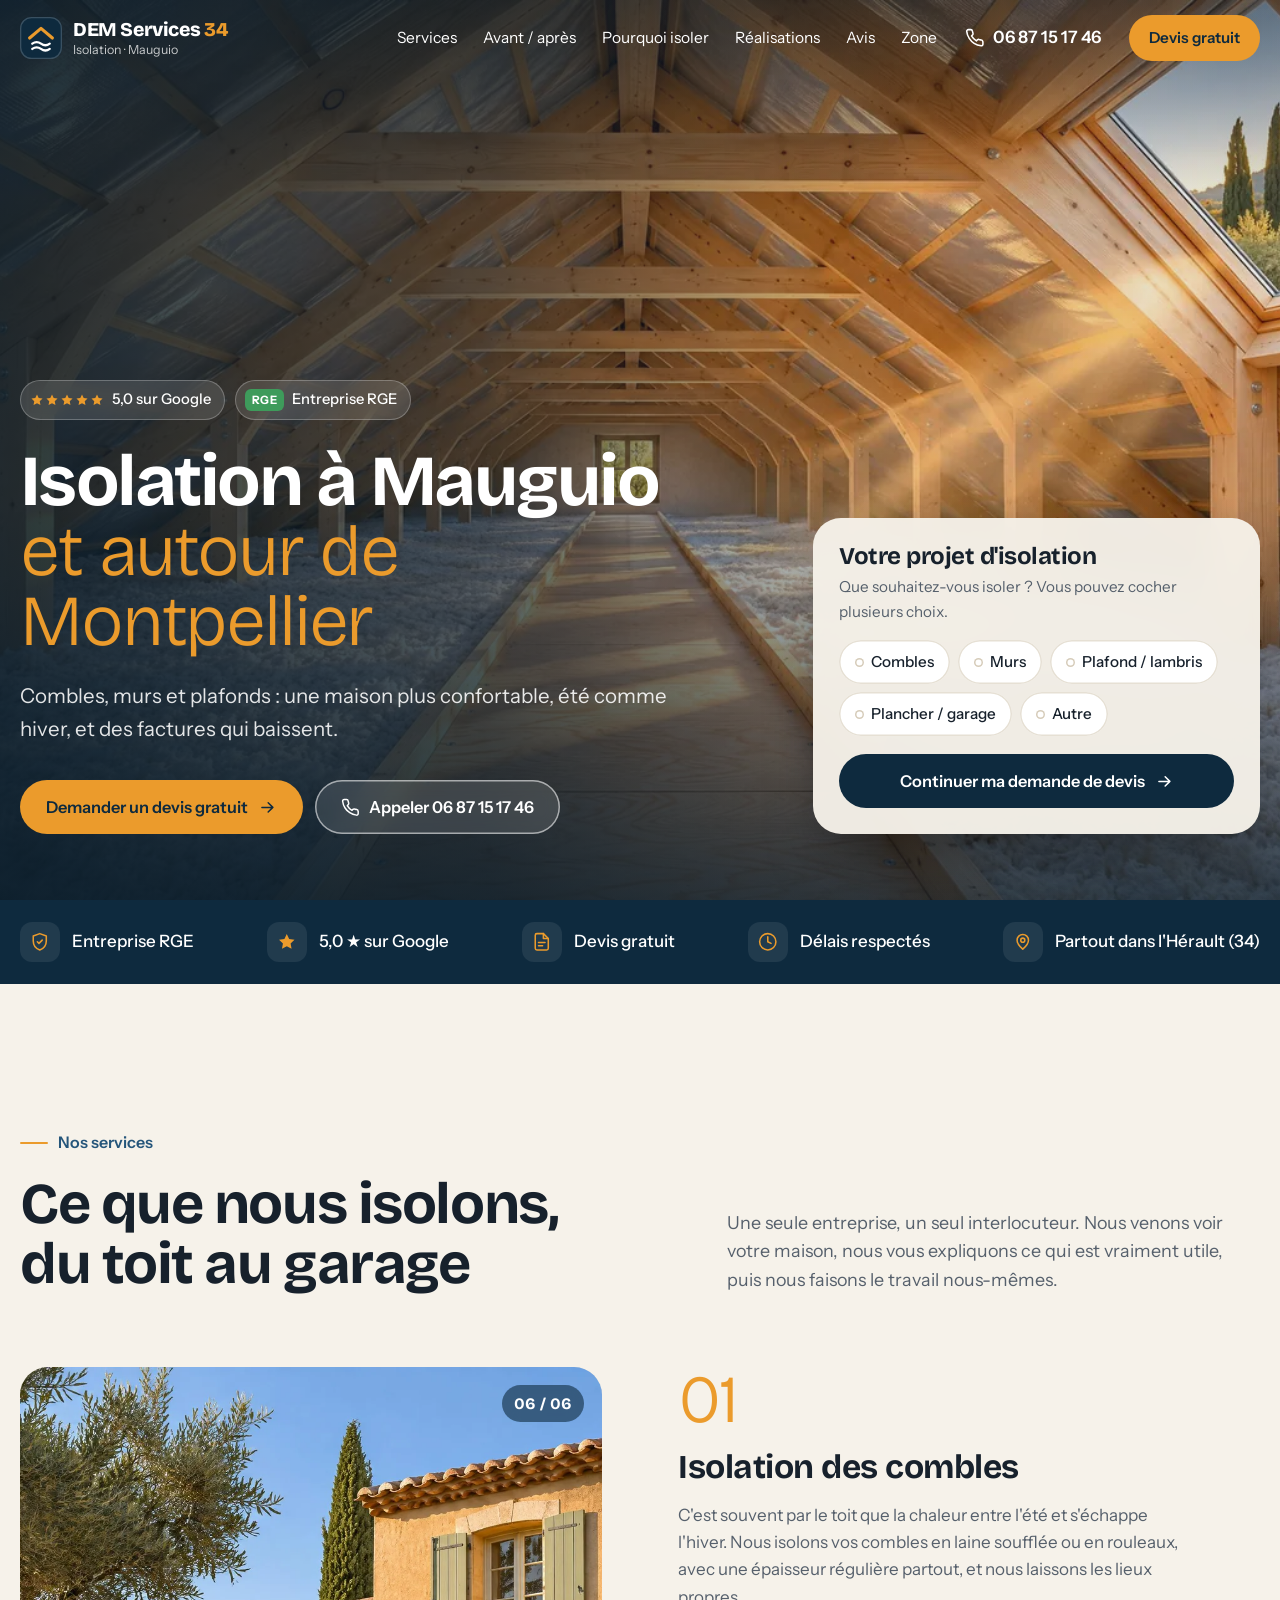
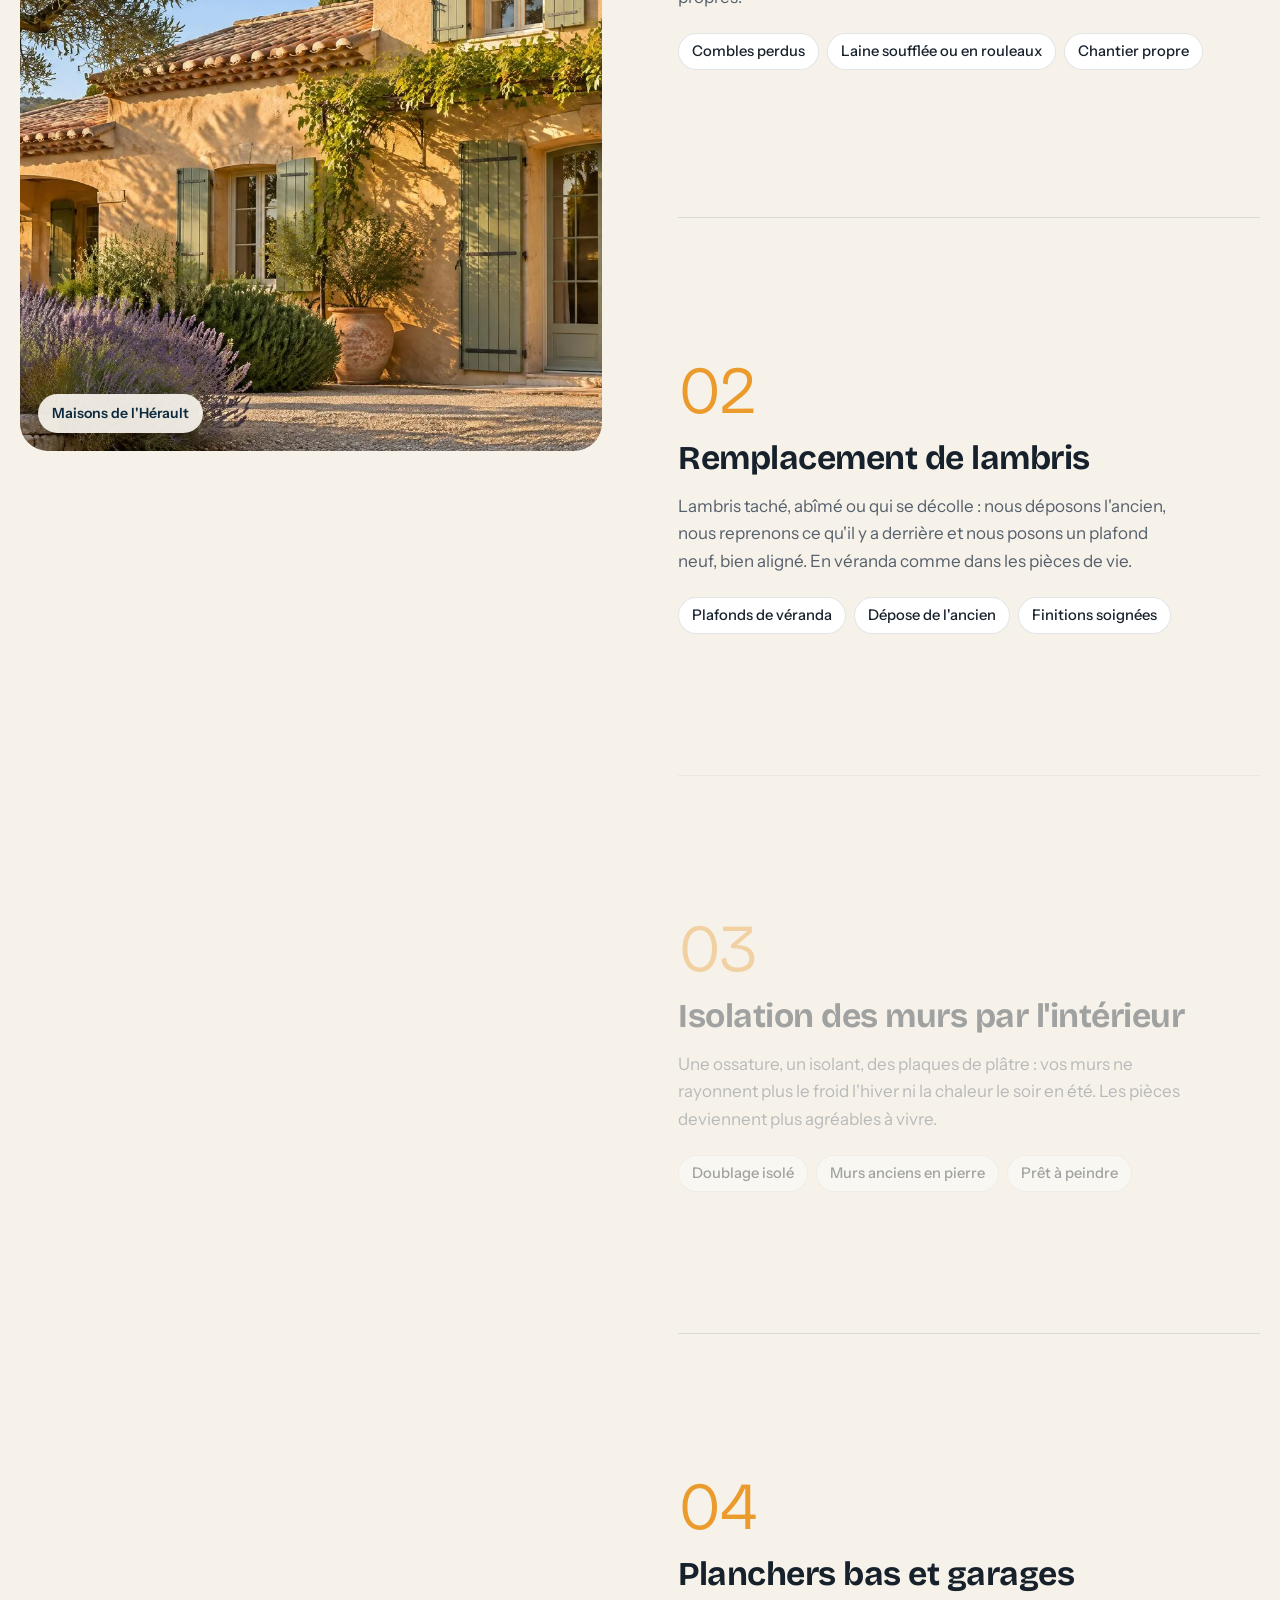
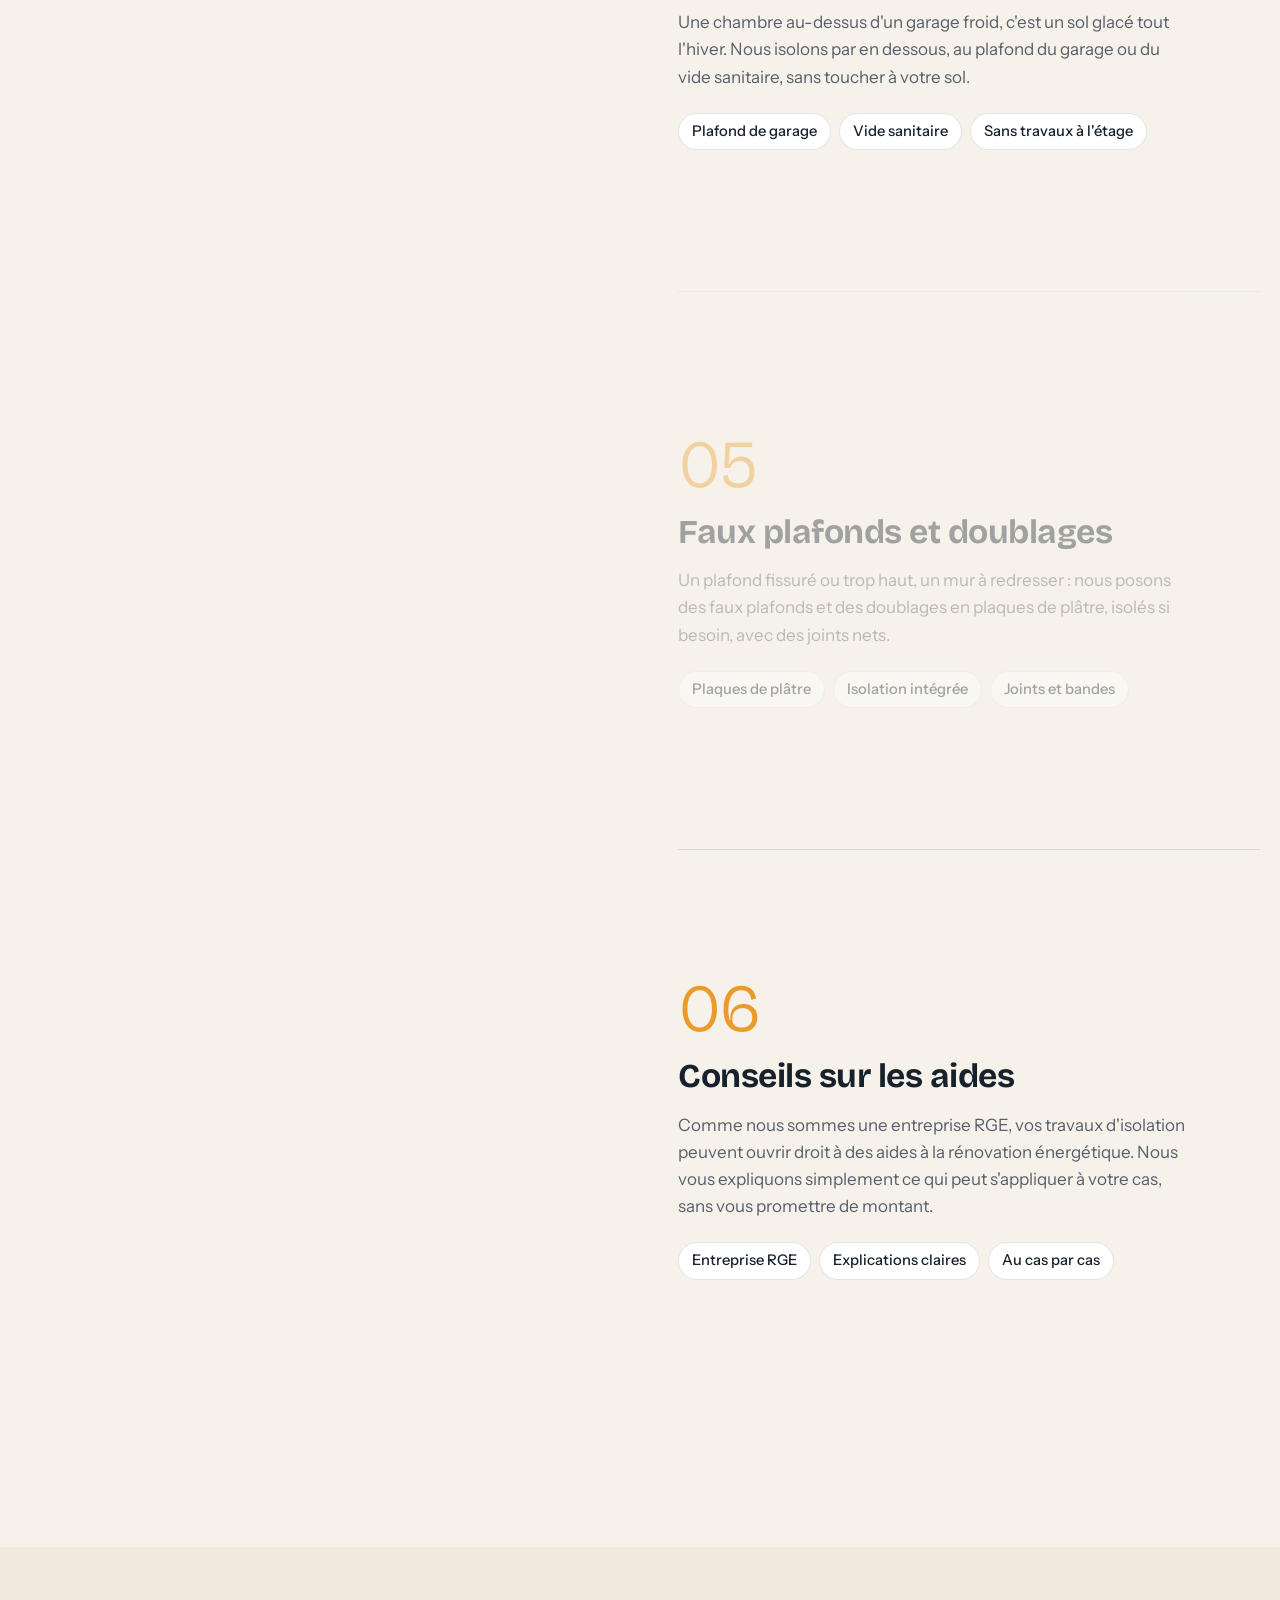
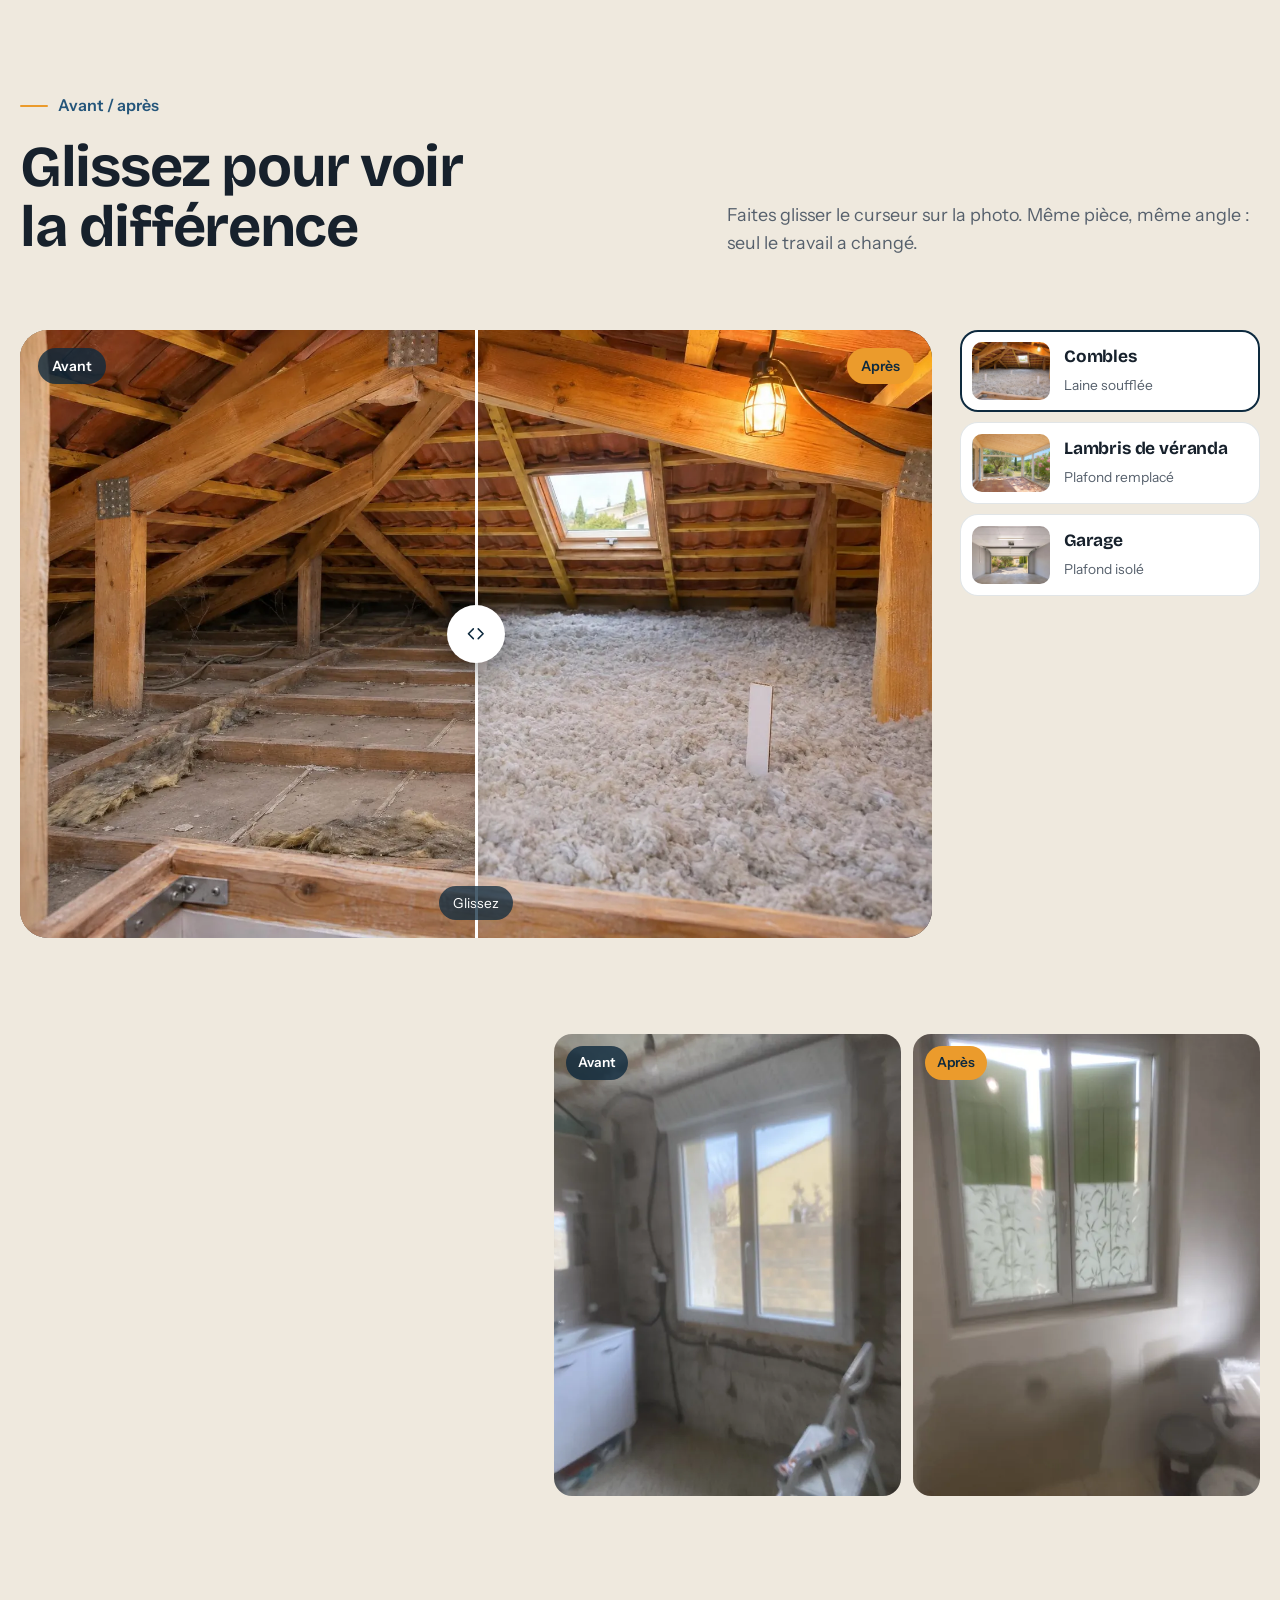
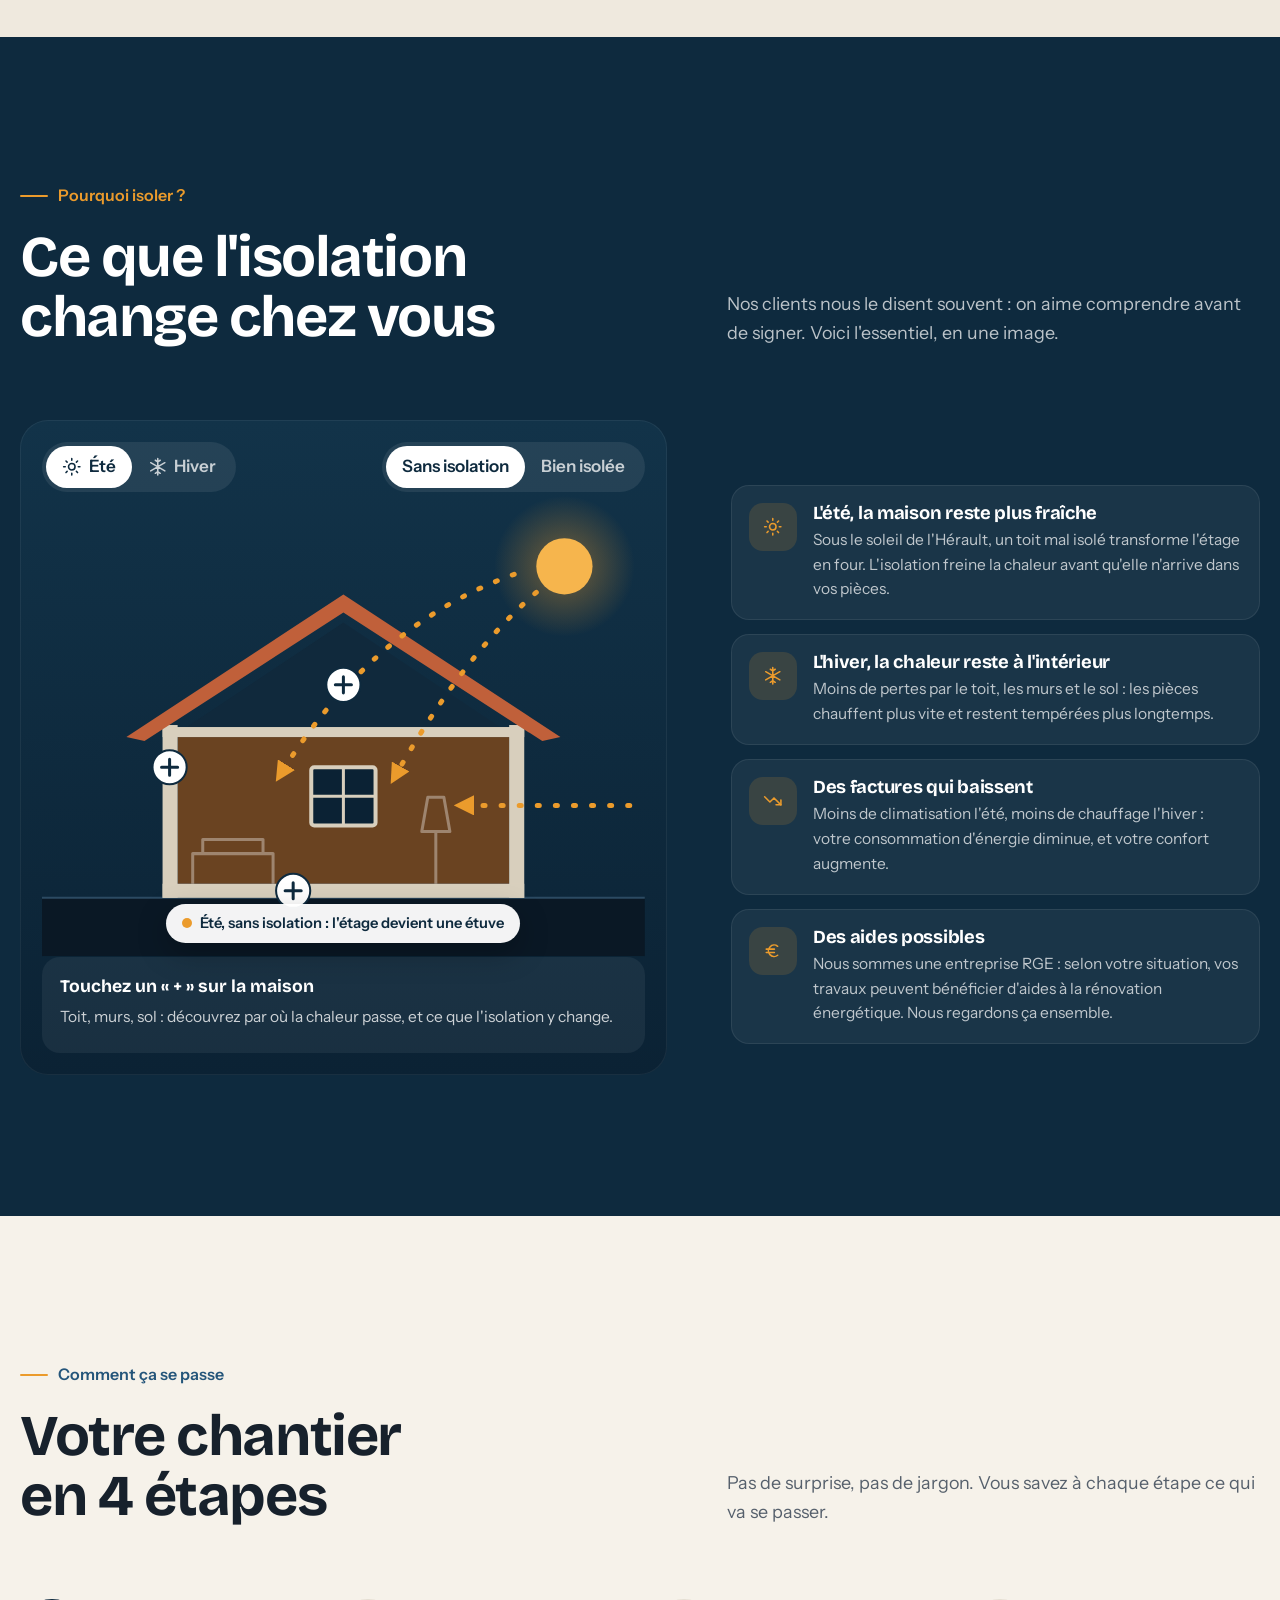
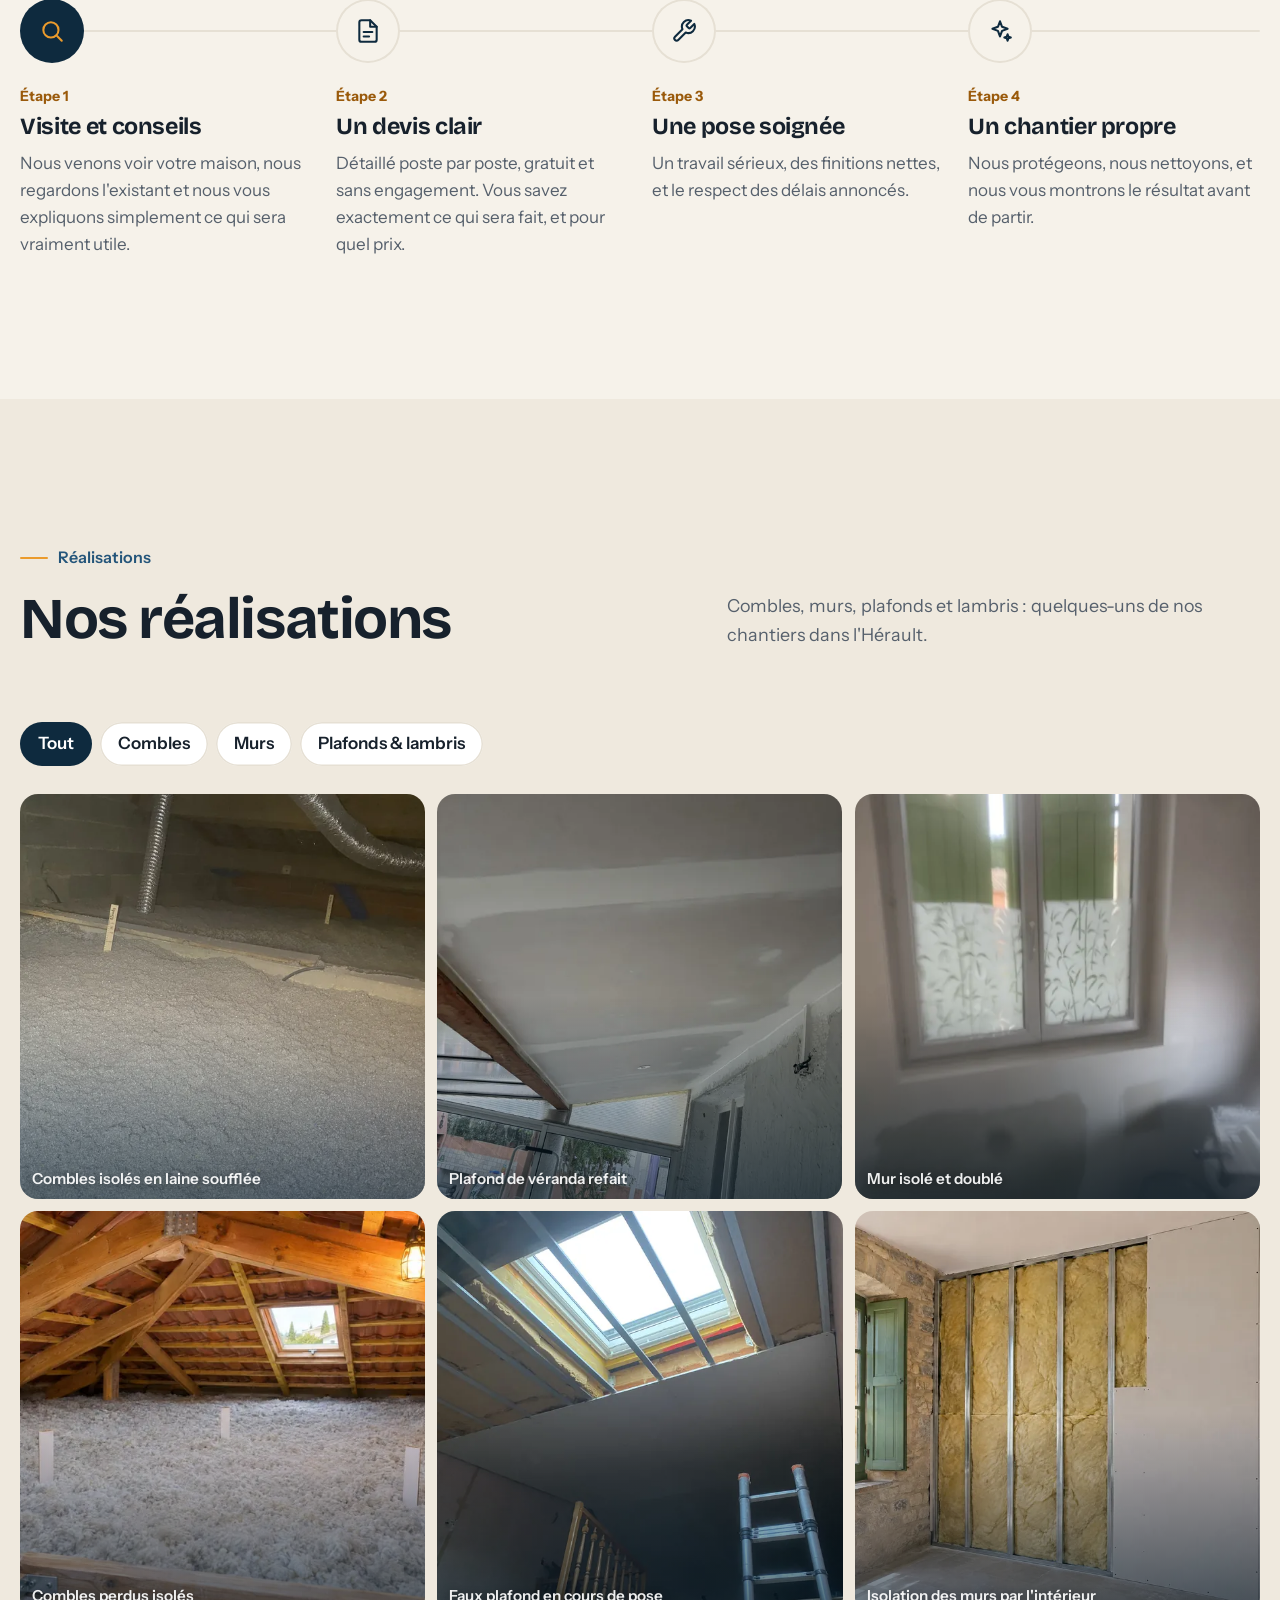
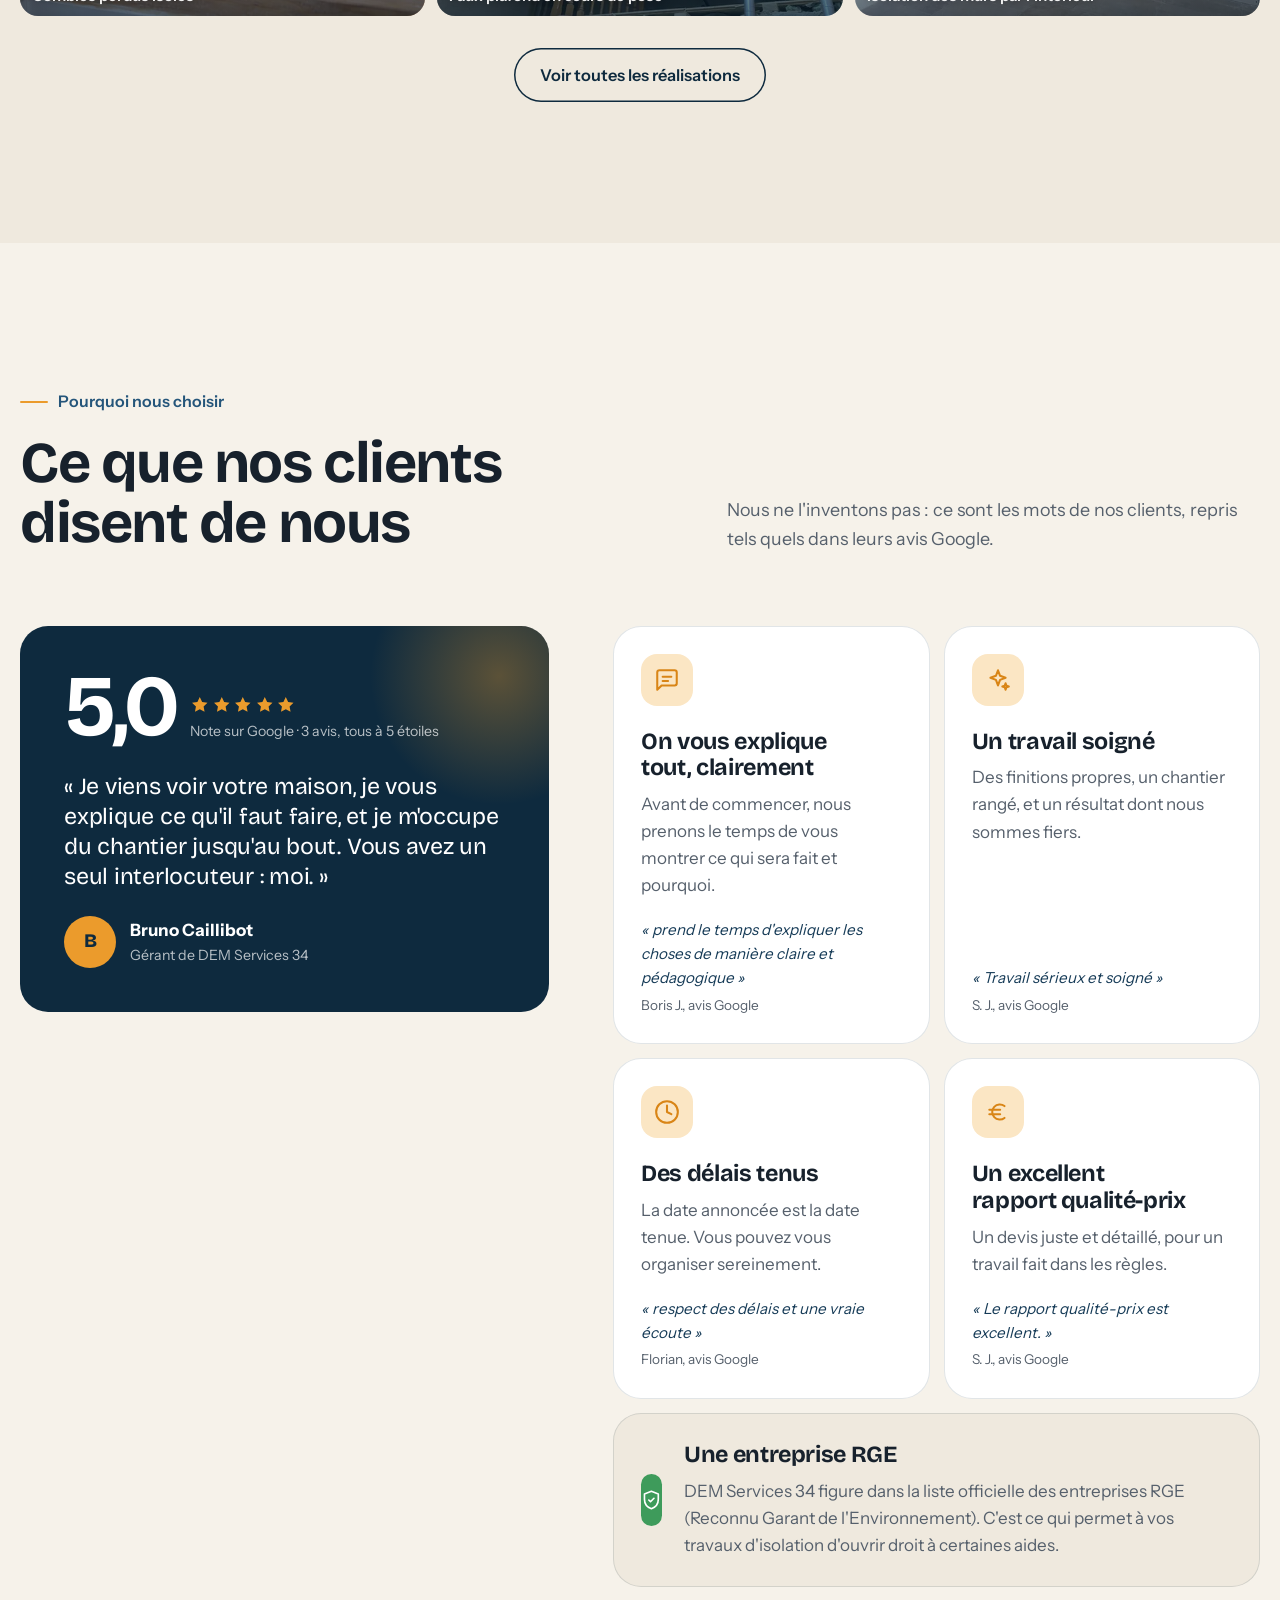
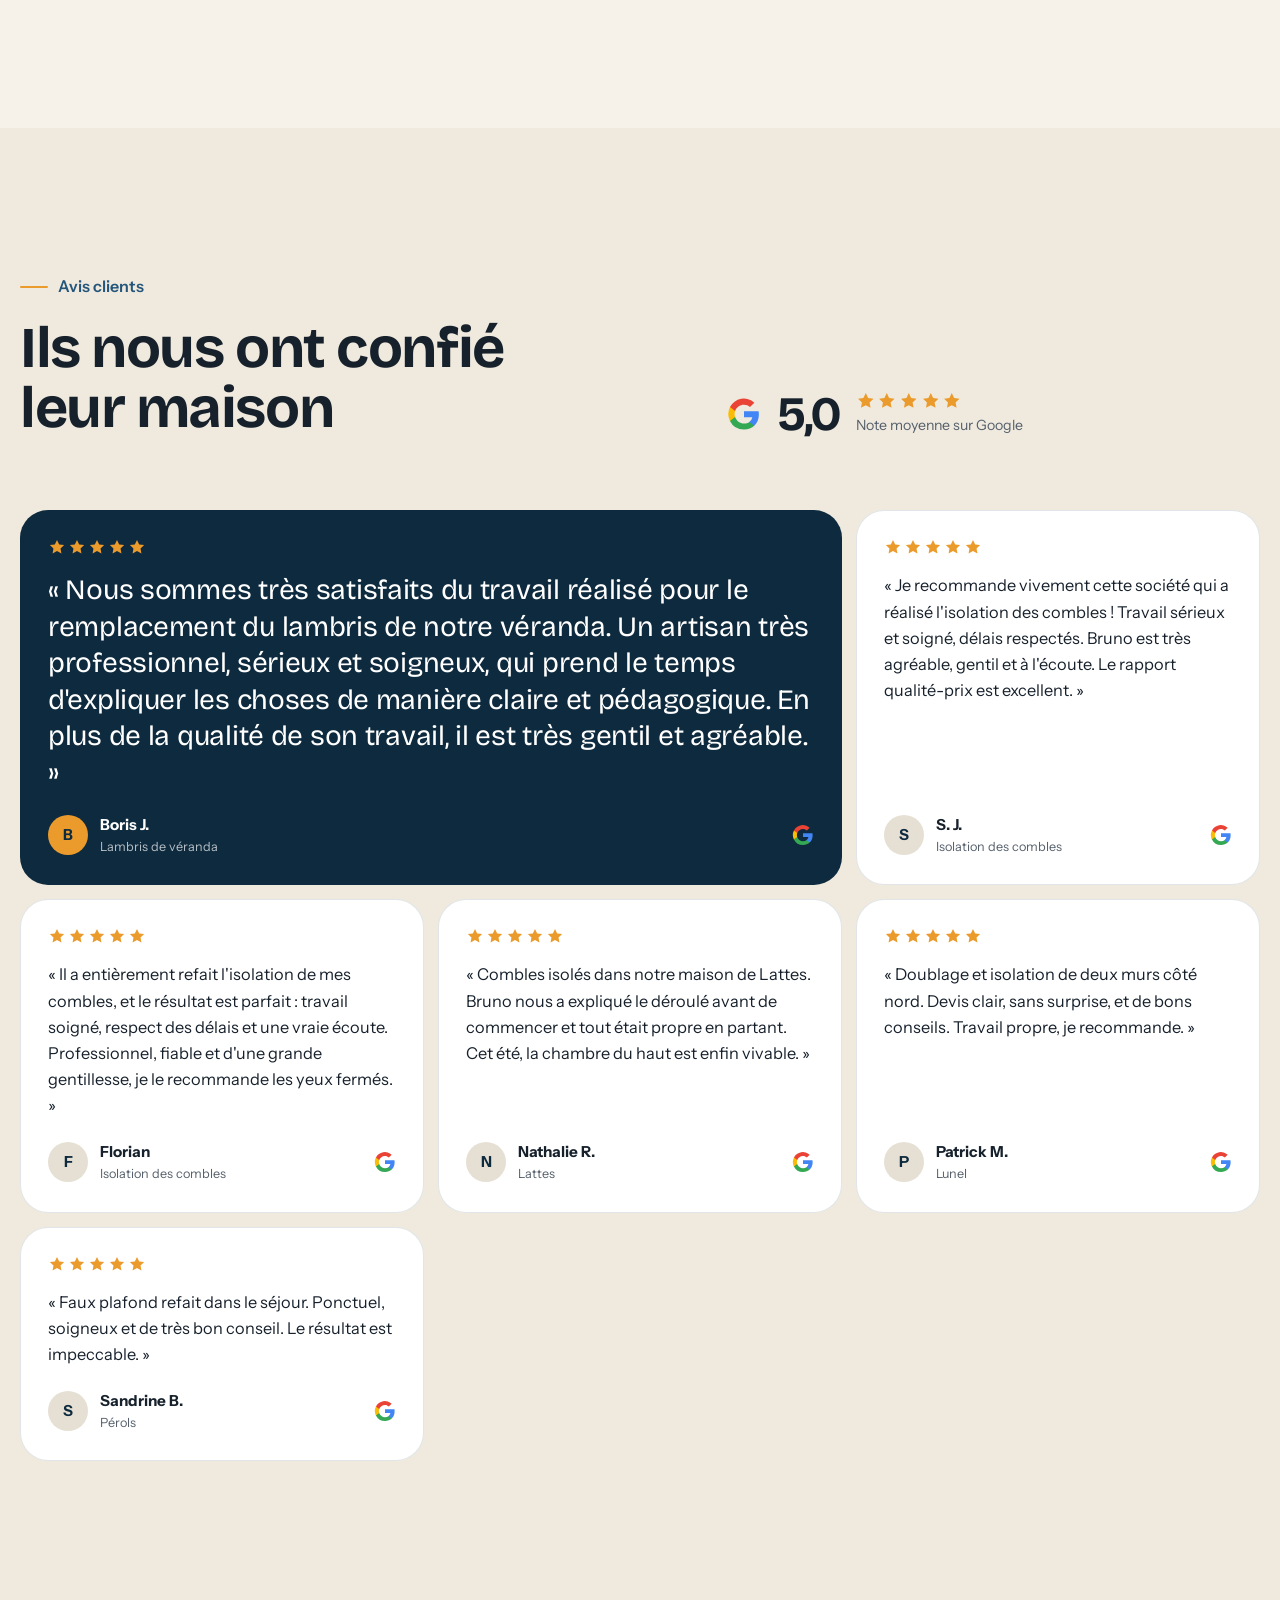
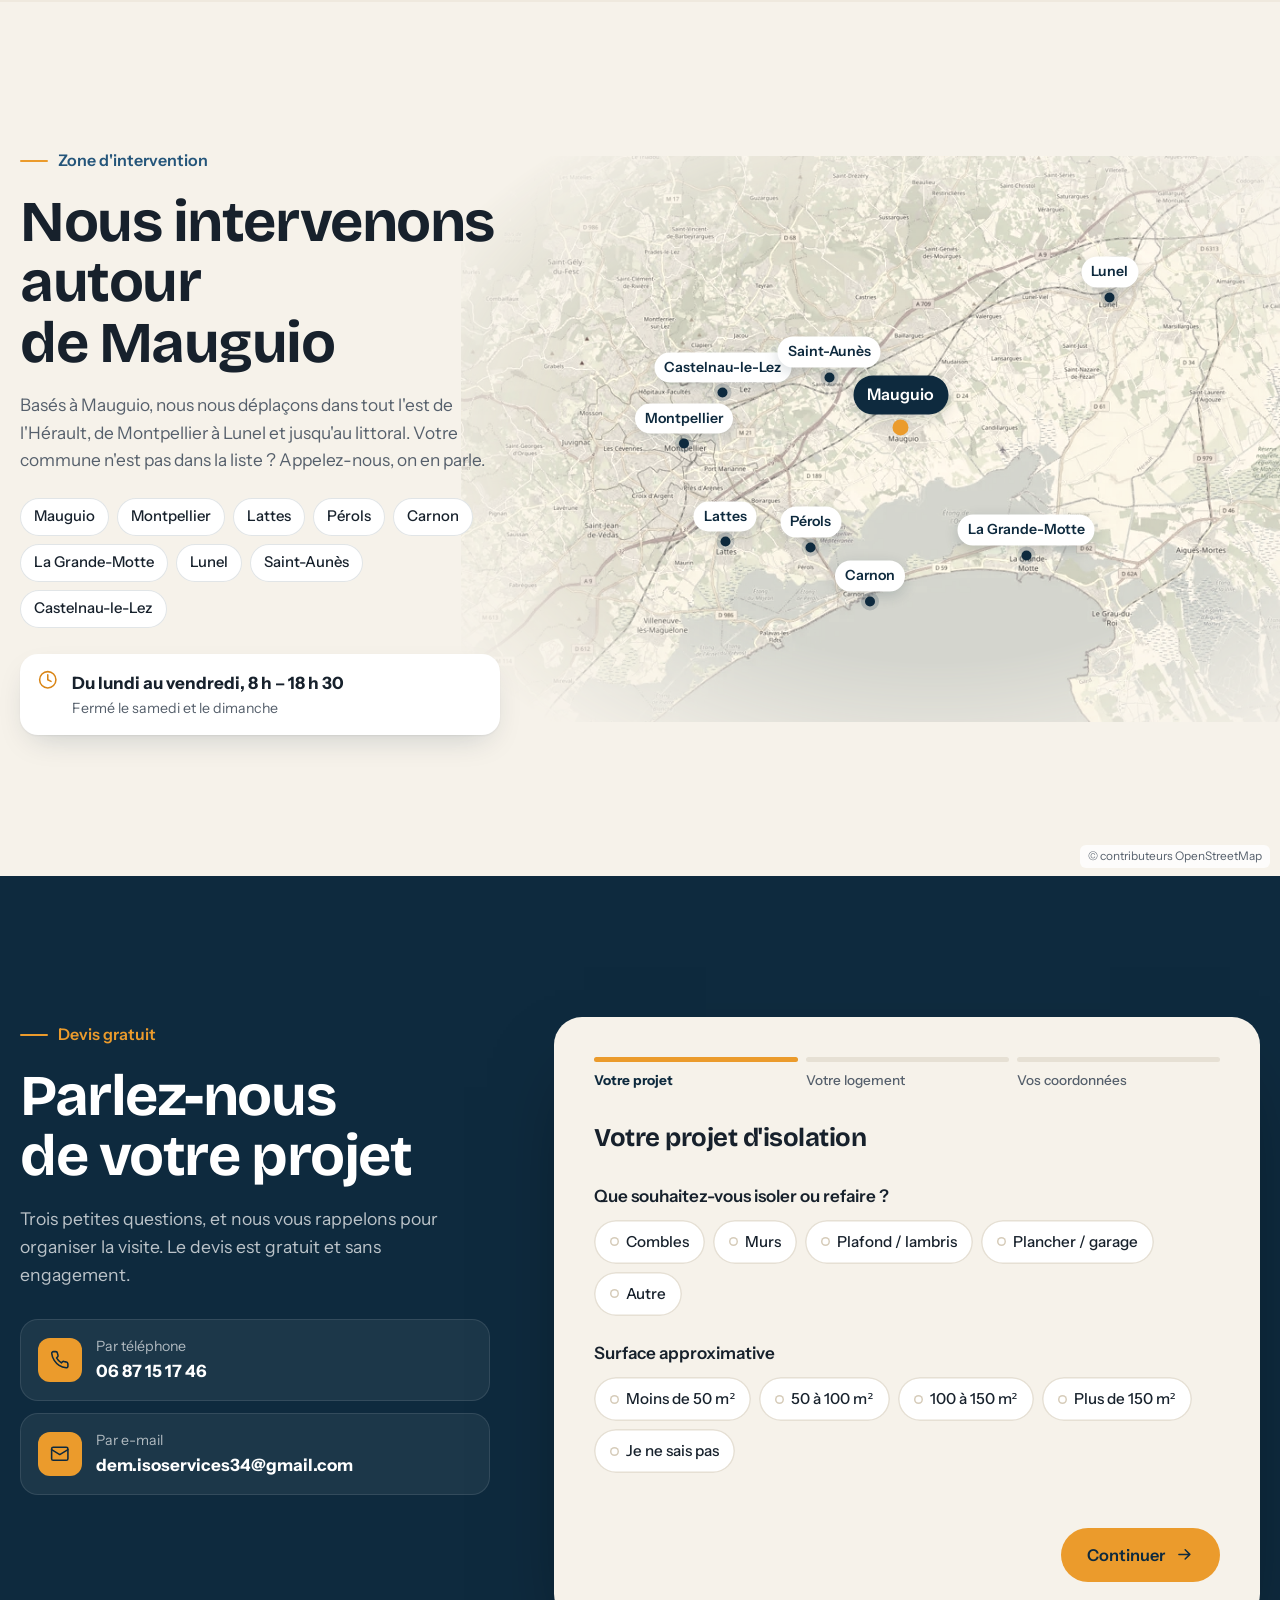
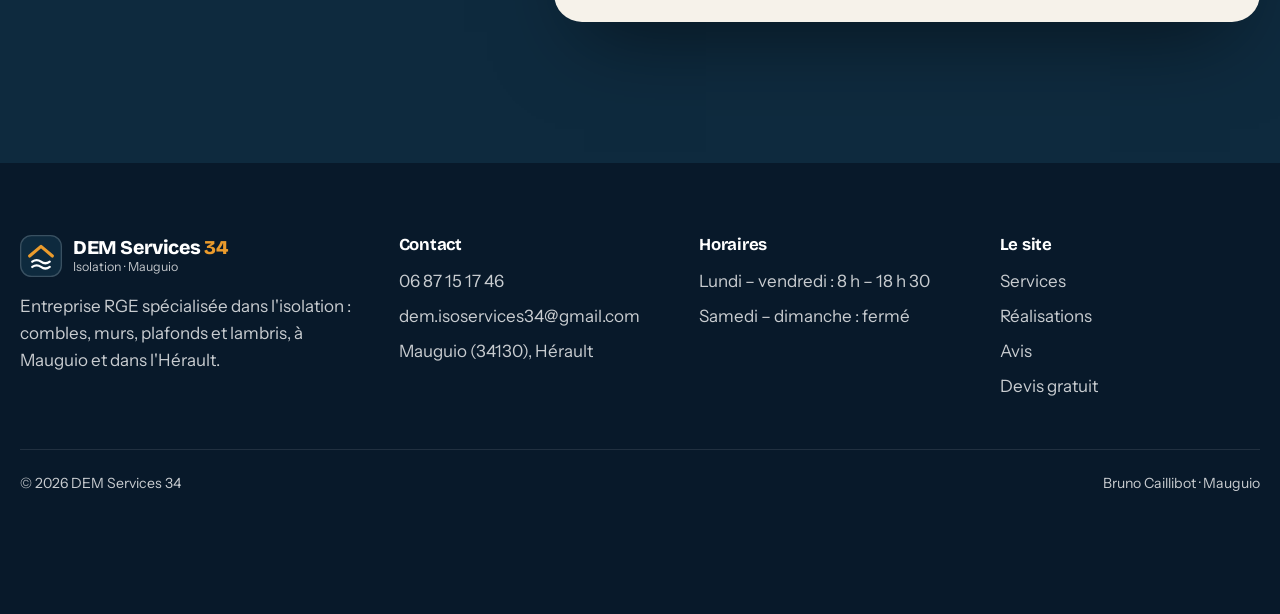
==== index.html @ ad9427db "Ajout démo DEM Services 34" ====
<!doctype html>
<html lang="fr">
<head>
<meta charset="utf-8">
<meta name="viewport" content="width=device-width, initial-scale=1, viewport-fit=cover">
<script>document.documentElement.style.setProperty("--vh",innerHeight/100+"px")</script>
<title>DEM Services 34 · Isolation à Mauguio et autour de Montpellier</title>
<meta name="description" content="DEM Services 34, entreprise RGE spécialisée dans l'isolation à Mauguio (Hérault) : isolation des combles, des murs et des plafonds, remplacement de lambris. Noté 5,0 sur Google. Devis gratuit.">
<meta name="robots" content="noindex, nofollow">
<meta name="theme-color" content="#0e2a3e">
<link rel="icon" type="image/svg+xml" href="favicon.svg">
<link rel="apple-touch-icon" href="apple-touch-icon.png">
<meta property="og:type" content="website">
<meta property="og:locale" content="fr_FR">
<meta property="og:title" content="DEM Services 34 · Isolation à Mauguio">
<meta property="og:description" content="Combles, murs et plafonds : une maison plus confortable, été comme hiver. Entreprise RGE, 5,0 sur Google.">
<meta property="og:image" content="https://rovia-demos.github.io/dem-services34/og-image.jpg">
<meta property="og:url" content="https://rovia-demos.github.io/dem-services34/">
<meta name="twitter:card" content="summary_large_image">
<link rel="preload" href="fonts/bricolage.woff2" as="font" type="font/woff2" crossorigin>
<link rel="preload" href="fonts/instrument.woff2" as="font" type="font/woff2" crossorigin>
<link rel="preload" as="image" href="img/hero-1280.webp" imagesrcset="img/hero-800.webp 800w, img/hero-1280.webp 1280w, img/hero-2400.webp 2400w" imagesizes="100vw" fetchpriority="high">
<link rel="stylesheet" href="styles.css">
<script type="application/ld+json">
{
  "@context": "https://schema.org",
  "@type": "HomeAndConstructionBusiness",
  "name": "DEM Services 34",
  "description": "Entreprise RGE spécialisée dans l'isolation à Mauguio : combles, murs, plafonds, remplacement de lambris.",
  "image": "https://rovia-demos.github.io/dem-services34/og-image.jpg",
  "url": "https://rovia-demos.github.io/dem-services34/",
  "telephone": "+33687151746",
  "email": "dem.isoservices34@gmail.com",
  "founder": {"@type": "Person", "name": "Bruno Caillibot"},
  "address": {"@type": "PostalAddress", "postalCode": "34130", "addressLocality": "Mauguio", "addressRegion": "Hérault", "addressCountry": "FR"},
  "geo": {"@type": "GeoCoordinates", "latitude": 43.6167, "longitude": 4.0083},
  "openingHoursSpecification": [{"@type": "OpeningHoursSpecification", "dayOfWeek": ["Monday","Tuesday","Wednesday","Thursday","Friday"], "opens": "08:00", "closes": "18:30"}],
  "aggregateRating": {"@type": "AggregateRating", "ratingValue": "5.0", "reviewCount": "3", "bestRating": "5"},
  "areaServed": ["Mauguio", "Montpellier", "Lattes", "Pérols", "Carnon", "La Grande-Motte", "Lunel", "Saint-Aunès", "Castelnau-le-Lez"]
}
</script>
</head>
<body>
<a class="skip" href="#contenu">Aller au contenu</a>

<svg width="0" height="0" style="position:absolute" aria-hidden="true">
  <symbol id="i-phone" viewBox="0 0 24 24"><path d="M22 16.9v3a2 2 0 0 1-2.2 2 19.8 19.8 0 0 1-8.6-3.1 19.5 19.5 0 0 1-6-6A19.8 19.8 0 0 1 2.1 4.2 2 2 0 0 1 4.1 2h3a2 2 0 0 1 2 1.7c.1.9.4 1.8.7 2.7a2 2 0 0 1-.5 2.1L8 9.8a16 16 0 0 0 6 6l1.3-1.3a2 2 0 0 1 2.1-.4c.9.3 1.8.6 2.7.7a2 2 0 0 1 1.7 2z"/></symbol>
  <symbol id="i-arrow" viewBox="0 0 24 24"><path d="M5 12h14M13 6l6 6-6 6"/></symbol>
  <symbol id="i-back" viewBox="0 0 24 24"><path d="M19 12H5M11 6l-6 6 6 6"/></symbol>
  <symbol id="i-star" viewBox="0 0 24 24"><path d="M12 2.5l2.9 6 6.6.9-4.8 4.6 1.2 6.5L12 17.4l-5.9 3.1 1.2-6.5L2.5 9.4l6.6-.9z"/></symbol>
  <symbol id="i-check" viewBox="0 0 24 24"><path d="M20 6 9 17l-5-5"/></symbol>
  <symbol id="i-shield" viewBox="0 0 24 24"><path d="M12 2l8 3v6c0 5-3.4 9.3-8 11-4.6-1.7-8-6-8-11V5z"/><path d="M9 12l2 2 4-4"/></symbol>
  <symbol id="i-clock" viewBox="0 0 24 24"><circle cx="12" cy="12" r="10"/><path d="M12 6v6l4 2"/></symbol>
  <symbol id="i-pin" viewBox="0 0 24 24"><path d="M12 21s-7-6.1-7-11a7 7 0 0 1 14 0c0 4.9-7 11-7 11z"/><circle cx="12" cy="10" r="2.5"/></symbol>
  <symbol id="i-doc" viewBox="0 0 24 24"><path d="M14 2H6a2 2 0 0 0-2 2v16a2 2 0 0 0 2 2h12a2 2 0 0 0 2-2V8z"/><path d="M14 2v6h6M8 13h8M8 17h5"/></symbol>
  <symbol id="i-sun" viewBox="0 0 24 24"><circle cx="12" cy="12" r="4"/><path d="M12 2v2M12 20v2M4.9 4.9l1.4 1.4M17.7 17.7l1.4 1.4M2 12h2M20 12h2M4.9 19.1l1.4-1.4M17.7 6.3l1.4-1.4"/></symbol>
  <symbol id="i-snow" viewBox="0 0 24 24"><path d="M12 2v20M3.3 7l17.4 10M3.3 17 20.7 7M9 4l3 2 3-2M9 20l3-2 3 2"/></symbol>
  <symbol id="i-down" viewBox="0 0 24 24"><path d="M22 17l-8.5-8.5-5 5L2 7"/><path d="M16 17h6v-6"/></symbol>
  <symbol id="i-euro" viewBox="0 0 24 24"><path d="M18 6.5A7 7 0 1 0 18 17.5M4 10h10M4 14h10"/></symbol>
  <symbol id="i-chat" viewBox="0 0 24 24"><path d="M21 15a2 2 0 0 1-2 2H7l-4 4V5a2 2 0 0 1 2-2h14a2 2 0 0 1 2 2z"/><path d="M8 9h8M8 13h5"/></symbol>
  <symbol id="i-spark" viewBox="0 0 24 24"><path d="M12 3l1.9 5.1L19 10l-5.1 1.9L12 17l-1.9-5.1L5 10l5.1-1.9z"/><path d="M19 15l.8 2.2L22 18l-2.2.8L19 21l-.8-2.2L16 18l2.2-.8z"/></symbol>
  <symbol id="i-search" viewBox="0 0 24 24"><circle cx="11" cy="11" r="7"/><path d="M21 21l-4.3-4.3"/></symbol>
  <symbol id="i-tool" viewBox="0 0 24 24"><path d="M14.7 6.3a1 1 0 0 0 0 1.4l1.6 1.6a1 1 0 0 0 1.4 0l3.8-3.8a6 6 0 0 1-7.9 7.9l-6.9 6.9a2.1 2.1 0 0 1-3-3l6.9-6.9a6 6 0 0 1 7.9-7.9z"/></symbol>
  <symbol id="i-home" viewBox="0 0 24 24"><path d="M3 11l9-8 9 8v9a1 1 0 0 1-1 1h-5v-6H9v6H4a1 1 0 0 1-1-1z"/></symbol>
  <symbol id="i-camera" viewBox="0 0 24 24"><path d="M23 19a2 2 0 0 1-2 2H3a2 2 0 0 1-2-2V8a2 2 0 0 1 2-2h4l2-3h6l2 3h4a2 2 0 0 1 2 2z"/><circle cx="12" cy="13" r="4"/></symbol>
  <symbol id="i-mail" viewBox="0 0 24 24"><rect x="2" y="4" width="20" height="16" rx="2"/><path d="M22 7l-10 6L2 7"/></symbol>
  <symbol id="i-wa" viewBox="0 0 24 24"><path d="M3 21l1.7-5A9 9 0 1 1 8 19.4z"/><path d="M9 8.5c0 3.5 3 6.5 6.5 6.5l1-1.6-2-1-1 .8a4.5 4.5 0 0 1-2.2-2.2l.8-1-1-2z"/></symbol>
  <symbol id="i-x" viewBox="0 0 24 24"><path d="M18 6 6 18M6 6l12 12"/></symbol>
  <symbol id="i-lr" viewBox="0 0 24 24"><path d="M9 6l-6 6 6 6M15 6l6 6-6 6"/></symbol>
  <symbol id="i-logo" viewBox="0 0 48 48"><rect width="48" height="48" rx="13" fill="#0e2a3e"/><rect x=".75" y=".75" width="46.5" height="46.5" rx="12.3" fill="none" stroke="#fff" stroke-opacity=".18" stroke-width="1.5"/><path d="M11 24 24 13l13 11" fill="none" stroke="#eb9b2c" stroke-width="3.6" stroke-linecap="round" stroke-linejoin="round"/><path d="M14 30.5c3.3-2.4 6.7-2.4 10 0s6.7 2.4 10 0M14 36.5c3.3-2.4 6.7-2.4 10 0s6.7 2.4 10 0" fill="none" stroke="#fff" stroke-width="2.6" stroke-linecap="round"/></symbol>
  <symbol id="i-g" viewBox="0 0 24 24"><path fill="#4285F4" d="M22.5 12.3c0-.8-.1-1.5-.2-2.3H12v4.3h5.9a5 5 0 0 1-2.2 3.3v2.7h3.5c2.1-1.9 3.3-4.7 3.3-8z"/><path fill="#34A853" d="M12 23c3 0 5.5-1 7.3-2.7l-3.5-2.7c-1 .7-2.3 1.1-3.8 1.1-2.9 0-5.4-2-6.3-4.6H2.1v2.8A11 11 0 0 0 12 23z"/><path fill="#FBBC05" d="M5.7 14.1a6.6 6.6 0 0 1 0-4.2V7.1H2.1a11 11 0 0 0 0 9.8z"/><path fill="#EA4335" d="M12 5.4c1.6 0 3.1.6 4.2 1.7l3.1-3.1A11 11 0 0 0 2.1 7.1l3.6 2.8C6.6 7.3 9.1 5.4 12 5.4z"/></symbol>
</svg>

<header class="top" id="top">
  <div class="top__in">
    <a class="logo" href="#" aria-label="DEM Services 34, retour en haut">
      <svg class="logo__mark" aria-hidden="true"><use href="#i-logo"/></svg>
      <span class="logo__txt"><span class="logo__name" translate="no">DEM Services <b>34</b></span><span class="logo__sub">Isolation · Mauguio</span></span>
    </a>
    <nav class="nav" id="nav" aria-label="Navigation principale">
      <a href="#services">Services</a>
      <a href="#avant-apres">Avant / après</a>
      <a href="#pourquoi-isoler">Pourquoi isoler</a>
      <a href="#realisations">Réalisations</a>
      <a href="#avis">Avis</a>
      <a href="#zone">Zone</a>
    </nav>
    <a class="top__tel" href="tel:+33687151746" aria-label="Appeler le 06 87 15 17 46"><svg class="i" aria-hidden="true"><use href="#i-phone"/></svg><span>06 87 15 17 46</span></a>
    <a class="btn" href="#devis">Devis gratuit</a>
    <button class="burger" id="burger" aria-label="Ouvrir le menu" aria-expanded="false" aria-controls="nav"><span></span><span></span></button>
  </div>
</header>

<main id="contenu">

<!-- HERO : image et vidéo = EXEMPLE – à remplacer -->
<section class="hero" aria-labelledby="h1">
  <div class="hero__media">
    <img src="img/hero-1280.webp" srcset="img/hero-800.webp 800w, img/hero-1280.webp 1280w, img/hero-2400.webp 2400w" sizes="100vw" alt="Combles isolés en laine soufflée, baignés par la lumière d'une fenêtre de toit" width="2400" height="1357" fetchpriority="high">
    <video id="heroVideo" muted loop playsinline preload="none" aria-hidden="true" data-src="video/hero-1080.mp4" data-src-small="video/hero-720.mp4"></video>
  </div>
  <div class="hero__shade"></div>
  <div class="hero__in">
    <div>
      <div class="badges rv">
        <span class="badge"><span class="stars" aria-hidden="true"><svg class="i i--fill"><use href="#i-star"/></svg><svg class="i i--fill"><use href="#i-star"/></svg><svg class="i i--fill"><use href="#i-star"/></svg><svg class="i i--fill"><use href="#i-star"/></svg><svg class="i i--fill"><use href="#i-star"/></svg></span>5,0 sur Google</span>
        <span class="badge"><span class="rge">RGE</span>Entreprise RGE</span>
      </div>
      <h1 id="h1" class="rv" style="--d:.08s">Isolation à Mauguio <span class="warm">et autour de Montpellier</span></h1>
      <p class="hero__lead rv" style="--d:.16s">Combles, murs et plafonds : une maison plus confortable, été comme hiver, et des factures qui baissent.</p>
      <div class="hero__cta rv" id="heroCta" style="--d:.24s">
        <a class="btn" href="#devis">Demander un devis gratuit <svg class="i i--arrow" aria-hidden="true"><use href="#i-arrow"/></svg></a>
        <a class="btn btn--ghost" href="tel:+33687151746"><svg class="i" aria-hidden="true"><use href="#i-phone"/></svg>Appeler 06 87 15 17 46</a>
      </div>
    </div>
    <form class="quick rv" id="quick" style="--d:.35s" aria-labelledby="quickT">
      <h2 id="quickT">Votre projet d'isolation</h2>
      <p>Que souhaitez-vous isoler ? Vous pouvez cocher plusieurs choix.</p>
      <div class="chips">
        <label class="chip"><input type="checkbox" value="Combles"><span>Combles</span></label>
        <label class="chip"><input type="checkbox" value="Murs"><span>Murs</span></label>
        <label class="chip"><input type="checkbox" value="Plafond / lambris"><span>Plafond / lambris</span></label>
        <label class="chip"><input type="checkbox" value="Plancher / garage"><span>Plancher / garage</span></label>
        <label class="chip"><input type="checkbox" value="Autre"><span>Autre</span></label>
      </div>
      <button class="btn btn--nuit" type="submit">Continuer ma demande de devis <svg class="i i--arrow" aria-hidden="true"><use href="#i-arrow"/></svg></button>
    </form>
  </div>
</section>

<section class="trust" aria-label="Nos engagements">
  <ul>
    <li><span class="ico"><svg class="i" aria-hidden="true"><use href="#i-shield"/></svg></span>Entreprise RGE</li>
    <li><span class="ico"><svg class="i i--fill" aria-hidden="true"><use href="#i-star"/></svg></span>5,0 ★ sur Google</li>
    <li><span class="ico"><svg class="i" aria-hidden="true"><use href="#i-doc"/></svg></span>Devis gratuit</li>
    <li><span class="ico"><svg class="i" aria-hidden="true"><use href="#i-clock"/></svg></span>Délais respectés</li>
    <li><span class="ico"><svg class="i" aria-hidden="true"><use href="#i-pin"/></svg></span>Partout dans l'Hérault (34)</li>
  </ul>
</section>

<!-- SERVICES : 01 et 02 sont réels (cités dans les avis). 03 à 06 = EXEMPLE – à remplacer (à valider avec Bruno) -->
<section class="sec" id="services" aria-labelledby="svcT">
  <div class="wrap">
    <div class="sec__head">
      <div><span class="kicker rv">Nos services</span><h2 id="svcT" class="rv">Ce que nous isolons, du toit au garage</h2></div>
      <p class="rv" style="--d:.1s">Une seule entreprise, un seul interlocuteur. Nous venons voir votre maison, nous vous expliquons ce qui est vraiment utile, puis nous faisons le travail nous-mêmes.</p>
    </div>
    <div class="svc">
      <div class="svc__stage" aria-hidden="true">
        <span class="svc__count"><span id="svcN">01</span> / 06</span>
        <figure class="is-on"><img src="img/combles-laine-1600.webp" alt="" loading="lazy" width="1600" height="1200"><figcaption>Photo de nos chantiers</figcaption></figure>
        <figure><img src="img/veranda-apres-1600.webp" alt="" loading="lazy" width="1200" height="1600"><figcaption>Photo de nos chantiers</figcaption></figure>
        <figure><img src="img/murs-1600.webp" alt="" loading="lazy" width="1600" height="1195"><figcaption>Isolation des murs</figcaption></figure>
        <figure><img src="img/garage-apres-1600.webp" alt="" loading="lazy" width="1600" height="1063"><figcaption>Plafond de garage isolé</figcaption></figure>
        <figure><img src="img/plafond-chantier-1600.webp" alt="" loading="lazy" width="1600" height="1200"><figcaption>Photo de nos chantiers</figcaption></figure>
        <figure><img src="img/villa-1920.webp" alt="" loading="lazy" width="1920" height="1086"><figcaption>Maisons de l'Hérault</figcaption></figure>
      </div>
      <div class="svc__list">
        <article class="svc__item is-on" data-i="0">
          <div class="svc__pic"><img src="img/combles-laine-800.webp" alt="Combles isolés en laine soufflée sur un de nos chantiers" loading="lazy" width="800" height="600"><span class="svc__num">01</span></div>
          <span class="svc__num">01</span>
          <h3>Isolation des combles</h3>
          <p>C'est souvent par le toit que la chaleur entre l'été et s'échappe l'hiver. Nous isolons vos combles en laine soufflée ou en rouleaux, avec une épaisseur régulière partout, et nous laissons les lieux propres.</p>
          <ul><li>Combles perdus</li><li>Laine soufflée ou en rouleaux</li><li>Chantier propre</li></ul>
        </article>
        <article class="svc__item" data-i="1">
          <div class="svc__pic"><img src="img/veranda-apres-800.webp" alt="Plafond de véranda refait par nos soins" loading="lazy" width="600" height="800" style="object-position:50% 30%"><span class="svc__num">02</span></div>
          <span class="svc__num">02</span>
          <h3>Remplacement de lambris</h3>
          <p>Lambris taché, abîmé ou qui se décolle : nous déposons l'ancien, nous reprenons ce qu'il y a derrière et nous posons un plafond neuf, bien aligné. En véranda comme dans les pièces de vie.</p>
          <ul><li>Plafonds de véranda</li><li>Dépose de l'ancien</li><li>Finitions soignées</li></ul>
        </article>
        <article class="svc__item" data-i="2">
          <div class="svc__pic"><img src="img/murs-800.webp" alt="Isolation d'un mur par l'intérieur avec ossature et laine minérale" loading="lazy" width="800" height="597"><span class="svc__num">03</span></div>
          <span class="svc__num">03</span>
          <h3>Isolation des murs par l'intérieur</h3>
          <p>Une ossature, un isolant, des plaques de plâtre : vos murs ne rayonnent plus le froid l'hiver ni la chaleur le soir en été. Les pièces deviennent plus agréables à vivre.</p>
          <ul><li>Doublage isolé</li><li>Murs anciens en pierre</li><li>Prêt à peindre</li></ul>
        </article>
        <article class="svc__item" data-i="3">
          <div class="svc__pic"><img src="img/garage-apres-800.webp" alt="Plafond de garage isolé sous une maison" loading="lazy" width="800" height="531"><span class="svc__num">04</span></div>
          <span class="svc__num">04</span>
          <h3>Planchers bas et garages</h3>
          <p>Une chambre au-dessus d'un garage froid, c'est un sol glacé tout l'hiver. Nous isolons par en dessous, au plafond du garage ou du vide sanitaire, sans toucher à votre sol.</p>
          <ul><li>Plafond de garage</li><li>Vide sanitaire</li><li>Sans travaux à l'étage</li></ul>
        </article>
        <article class="svc__item" data-i="4">
          <div class="svc__pic"><img src="img/plafond-chantier-800.webp" alt="Pose d'un faux plafond en plaques de plâtre sur un de nos chantiers" loading="lazy" width="800" height="600"><span class="svc__num">05</span></div>
          <span class="svc__num">05</span>
          <h3>Faux plafonds et doublages</h3>
          <p>Un plafond fissuré ou trop haut, un mur à redresser : nous posons des faux plafonds et des doublages en plaques de plâtre, isolés si besoin, avec des joints nets.</p>
          <ul><li>Plaques de plâtre</li><li>Isolation intégrée</li><li>Joints et bandes</li></ul>
        </article>
        <article class="svc__item" data-i="5">
          <div class="svc__pic"><img src="img/villa-960.webp" alt="Maison du Languedoc au soleil" loading="lazy" width="960" height="543"><span class="svc__num">06</span></div>
          <span class="svc__num">06</span>
          <h3>Conseils sur les aides</h3>
          <p>Comme nous sommes une entreprise RGE, vos travaux d'isolation peuvent ouvrir droit à des aides à la rénovation énergétique. Nous vous expliquons simplement ce qui peut s'appliquer à votre cas, sans vous promettre de montant.</p>
          <ul><li>Entreprise RGE</li><li>Explications claires</li><li>Au cas par cas</li></ul>
        </article>
      </div>
    </div>
  </div>
</section>

<!-- AVANT / APRÈS : les 3 curseurs = EXEMPLE – à remplacer. Les photos « Sur un de nos chantiers » sont réelles (fiche Google). -->
<section class="sec" id="avant-apres" aria-labelledby="baT" style="background:var(--lin-2)">
  <div class="wrap">
    <div class="sec__head">
      <div><span class="kicker rv">Avant / après</span><h2 id="baT" class="rv">Glissez pour voir la différence</h2></div>
      <p class="rv" style="--d:.1s">Faites glisser le curseur sur la photo. Même pièce, même angle : seul le travail a changé.</p>
    </div>
    <div class="ba rv">
      <div class="ba__view" id="baView">
        <img id="baAfter" src="img/combles-apres-1600.webp" alt="Après : combles isolés en laine soufflée" width="1600" height="1063" loading="lazy">
        <img id="baBefore" class="ba__before" src="img/combles-avant-1600.webp" alt="Avant : combles sans isolation" width="1600" height="1063" loading="lazy">
        <span class="ba__tag ba__tag--a">Avant</span><span class="ba__tag ba__tag--b">Après</span>
        <span class="ba__line"></span>
        <input class="ba__range" id="baRange" type="range" min="0" max="100" value="50" aria-label="Comparer avant et après">
        <span class="ba__knob"><svg class="i" aria-hidden="true"><use href="#i-lr"/></svg></span>
        <span class="ba__hint">Glissez</span>
      </div>
      <div class="ba__tabs" role="tablist" aria-label="Choisir un chantier">
        <button class="ba__tab" role="tab" aria-selected="true" data-a="combles-apres" data-b="combles-avant" data-alt="combles"><img src="img/combles-apres-800.webp" alt="" loading="lazy" width="800" height="531"><span><strong>Combles</strong><small>Laine soufflée</small></span></button>
        <button class="ba__tab" role="tab" aria-selected="false" data-a="lambris-apres" data-b="lambris-avant" data-alt="plafond de véranda"><img src="img/lambris-apres-800.webp" alt="" loading="lazy" width="800" height="531"><span><strong>Lambris de véranda</strong><small>Plafond remplacé</small></span></button>
        <button class="ba__tab" role="tab" aria-selected="false" data-a="garage-apres" data-b="garage-avant" data-alt="plafond de garage"><img src="img/garage-apres-800.webp" alt="" loading="lazy" width="800" height="531"><span><strong>Garage</strong><small>Plafond isolé</small></span></button>
      </div>
    </div>
    <div class="real">
      <div class="rv">
        <h3>Sur un de nos chantiers</h3>
        <p>Une salle de bain dont les murs étaient bruts et froids. Nous avons isolé et doublé les murs, autour de la fenêtre comme ailleurs. Résultat : des murs droits, prêts à être carrelés ou peints, et une pièce qui garde sa chaleur.</p>
      </div>
      <div class="duo rv" style="--d:.1s">
        <figure><img src="img/sdb-avant-800.webp" srcset="img/sdb-avant-800.webp 600w, img/sdb-avant-1600.webp 1200w" sizes="(max-width:960px) 50vw, 30vw" alt="Avant : mur brut d'une salle de bain autour de la fenêtre" loading="lazy" width="600" height="800"><figcaption>Avant</figcaption></figure>
        <figure><img src="img/sdb-apres-800.webp" srcset="img/sdb-apres-800.webp 600w, img/sdb-apres-1600.webp 1200w" sizes="(max-width:960px) 50vw, 30vw" alt="Après : mur isolé et doublé autour de la fenêtre" loading="lazy" width="600" height="800"><figcaption>Après</figcaption></figure>
      </div>
    </div>
  </div>
</section>

<section class="sec dark" id="pourquoi-isoler" aria-labelledby="whyT">
  <div class="wrap">
    <div class="sec__head">
      <div><span class="kicker rv">Pourquoi isoler ?</span><h2 id="whyT" class="rv">Ce que l'isolation change chez vous</h2></div>
      <p class="rv" style="--d:.1s">Nos clients nous le disent souvent : on aime comprendre avant de signer. Voici l'essentiel, en une image.</p>
    </div>
    <div class="why">
      <div class="house rv" id="house">
        <div class="toggles">
          <div class="seg" role="group" aria-label="Saison">
            <span class="seg__pill"></span>
            <button type="button" aria-pressed="true" data-season="ete"><svg class="i" aria-hidden="true"><use href="#i-sun"/></svg>Été</button>
            <button type="button" aria-pressed="false" data-season="hiver"><svg class="i" aria-hidden="true"><use href="#i-snow"/></svg>Hiver</button>
          </div>
          <div class="seg" role="group" aria-label="Isolation">
            <span class="seg__pill"></span>
            <button type="button" aria-pressed="true" data-ins="0">Sans isolation</button>
            <button type="button" aria-pressed="false" data-ins="1">Bien isolée</button>
          </div>
        </div>
        <svg viewBox="0 0 600 450" role="img" aria-label="Coupe d'une maison montrant les entrées et les pertes de chaleur par le toit, les murs et le sol">
          <defs>
            <marker id="ah1" viewBox="0 0 10 10" refX="5" refY="5" markerWidth="4" markerHeight="4" orient="auto-start-reverse"><path d="M0 0L10 5L0 10z" fill="#eb9b2c"/></marker>
            <marker id="ah2" viewBox="0 0 10 10" refX="5" refY="5" markerWidth="4" markerHeight="4" orient="auto-start-reverse"><path d="M0 0L10 5L0 10z" fill="#ff8a5c"/></marker>
            <pattern id="wool" width="14" height="10" patternUnits="userSpaceOnUse"><rect width="14" height="10" fill="#f7dfae"/><path d="M0 5c2-4 5-4 7 0s5 4 7 0" fill="none" stroke="#e2b562" stroke-width="1.6"/></pattern>
            <radialGradient id="glow"><stop offset="0" stop-color="#eb9b2c" stop-opacity=".9"/><stop offset="1" stop-color="#eb9b2c" stop-opacity="0"/></radialGradient>
          </defs>
          <!-- ciel -->
          <g class="g-summer"><circle cx="520" cy="62" r="70" fill="url(#glow)" opacity=".5"/><circle cx="520" cy="62" r="28" fill="#f6b54d"/></g>
          <g class="g-winter" fill="#cfe3f5"><circle cx="70" cy="60" r="3"/><circle cx="150" cy="38" r="2.5"/><circle cx="470" cy="40" r="3"/><circle cx="545" cy="95" r="2.5"/><circle cx="40" cy="150" r="2"/><circle cx="560" cy="170" r="3"/><circle cx="250" cy="30" r="2"/><circle cx="380" cy="55" r="2.5"/></g>
          <!-- sol -->
          <rect x="0" y="392" width="600" height="58" fill="#0a1825"/>
          <path d="M0 392H600" stroke="#2b4a62" stroke-width="2"/>
          <!-- maison -->
          <rect class="room" id="room" x="135" y="232" width="330" height="146" fill="#6a4321"/>
          <path d="M150 378v-30h80v30M160 348v-14h60v14" fill="none" stroke="rgba(255,255,255,.35)" stroke-width="3" stroke-linejoin="round"/>
          <path d="M392 378v-52M378 326h28l-6-34h-16z" fill="none" stroke="rgba(255,255,255,.35)" stroke-width="3" stroke-linejoin="round"/>
          <rect x="268" y="262" width="64" height="58" rx="3" fill="#0b2234" stroke="#d8cfbd" stroke-width="4"/>
          <path d="M300 262v58M268 291h64" stroke="#d8cfbd" stroke-width="3"/>
          <polygon points="135,228 300,118 465,228" fill="#10293c"/>
          <rect x="120" y="220" width="15" height="172" fill="#d8cfbd"/>
          <rect x="465" y="220" width="15" height="172" fill="#d8cfbd"/>
          <rect x="120" y="378" width="360" height="14" fill="#d8cfbd"/>
          <rect x="120" y="222" width="360" height="10" fill="#d8cfbd"/>
          <polygon points="84,232 300,90 516,232 498,236 300,108 102,236" fill="#c0603a"/>
          <!-- isolant -->
          <g class="insul">
            <polygon points="138,222 171,203 429,203 462,222" fill="url(#wool)"/>
            <rect x="135" y="232" width="9" height="146" fill="url(#wool)"/>
            <rect x="456" y="232" width="9" height="146" fill="url(#wool)"/>
            <rect x="120" y="392" width="360" height="9" fill="url(#wool)"/>
          </g>
          <!-- été : la chaleur entre -->
          <g class="g-summer">
            <g class="leak">
              <path class="flow flow--hot" d="M492 88 Q420 150 352 270" marker-end="url(#ah1)"/>
              <path class="flow flow--hot" d="M470 70 Q330 120 238 268" marker-end="url(#ah1)"/>
              <path class="flow flow--hot" d="M585 300 H420" marker-end="url(#ah1)"/>
            </g>
            <g class="bounce">
              <path class="flow flow--hot" d="M492 88 Q450 140 420 176 Q470 160 540 150" marker-end="url(#ah1)"/>
              <path class="flow flow--hot" d="M585 300 H500 Q520 330 585 340" marker-end="url(#ah1)"/>
            </g>
          </g>
          <!-- hiver : la chaleur s'échappe -->
          <g class="g-winter">
            <g class="leak">
              <path class="flow flow--cold" d="M300 300 Q300 200 300 40" marker-end="url(#ah2)"/>
              <path class="flow flow--cold" d="M220 300 Q120 300 20 300" marker-end="url(#ah2)"/>
              <path class="flow flow--cold" d="M380 340 Q380 400 380 440" marker-end="url(#ah2)"/>
            </g>
            <g class="bounce">
              <path class="flow flow--cold" d="M300 330 Q300 260 300 242 Q330 262 350 300" marker-end="url(#ah2)"/>
              <path class="flow flow--cold" d="M230 300 Q170 300 152 300 Q170 320 210 330" marker-end="url(#ah2)"/>
            </g>
          </g>
          <!-- zones cliquables -->
          <g class="zone" data-zone="toit" tabindex="0" role="button" aria-label="Le toit et les combles"><circle class="zone__ring" cx="300" cy="180" r="17" fill="#fff" stroke="#0e2a3e" stroke-width="2"/><path d="M300 172v16M292 180h16" stroke="#0e2a3e" stroke-width="3" stroke-linecap="round"/></g>
          <g class="zone" data-zone="murs" tabindex="0" role="button" aria-label="Les murs"><circle class="zone__ring" cx="127" cy="262" r="17" fill="#fff" stroke="#0e2a3e" stroke-width="2"/><path d="M127 254v16M119 262h16" stroke="#0e2a3e" stroke-width="3" stroke-linecap="round"/></g>
          <g class="zone" data-zone="sol" tabindex="0" role="button" aria-label="Le sol et le garage"><circle class="zone__ring" cx="250" cy="385" r="17" fill="#fff" stroke="#0e2a3e" stroke-width="2"/><path d="M250 377v16M242 385h16" stroke="#0e2a3e" stroke-width="3" stroke-linecap="round"/></g>
        </svg>
        <span class="house__state"><i id="stateDot"></i><span id="stateTxt">Été, sans isolation : l'étage devient une étuve</span></span>
        <div class="house__info" aria-live="polite"><strong id="infoT">Touchez un « + » sur la maison</strong><p id="infoP">Toit, murs, sol : découvrez par où la chaleur passe, et ce que l'isolation y change.</p></div>
      </div>
      <div>
        <div class="points">
          <div class="point rv"><span class="ico"><svg class="i" aria-hidden="true"><use href="#i-sun"/></svg></span><div><h3>L'été, la maison reste plus fraîche</h3><p>Sous le soleil de l'Hérault, un toit mal isolé transforme l'étage en four. L'isolation freine la chaleur avant qu'elle n'arrive dans vos pièces.</p></div></div>
          <div class="point rv" style="--d:.08s"><span class="ico"><svg class="i" aria-hidden="true"><use href="#i-snow"/></svg></span><div><h3>L'hiver, la chaleur reste à l'intérieur</h3><p>Moins de pertes par le toit, les murs et le sol : les pièces chauffent plus vite et restent tempérées plus longtemps.</p></div></div>
          <div class="point rv" style="--d:.16s"><span class="ico"><svg class="i" aria-hidden="true"><use href="#i-down"/></svg></span><div><h3>Des factures qui baissent</h3><p>Moins de climatisation l'été, moins de chauffage l'hiver : votre consommation d'énergie diminue, et votre confort augmente.</p></div></div>
          <div class="point rv" style="--d:.24s"><span class="ico"><svg class="i" aria-hidden="true"><use href="#i-euro"/></svg></span><div><h3>Des aides possibles</h3><p>Nous sommes une entreprise RGE : selon votre situation, vos travaux peuvent bénéficier d'aides à la rénovation énergétique. Nous regardons ça ensemble.</p></div></div>
        </div>
      </div>
    </div>
  </div>
</section>

<section class="sec" id="etapes" aria-labelledby="stepT">
  <div class="wrap">
    <div class="sec__head">
      <div><span class="kicker rv">Comment ça se passe</span><h2 id="stepT" class="rv">Votre chantier en 4 étapes</h2></div>
      <p class="rv" style="--d:.1s">Pas de surprise, pas de jargon. Vous savez à chaque étape ce qui va se passer.</p>
    </div>
    <ol class="steps" id="steps">
      <span class="steps__bar" aria-hidden="true"><i></i></span>
      <li class="step"><span class="step__dot"><svg class="i" aria-hidden="true"><use href="#i-search"/></svg></span><div><small>Étape 1</small><h3>Visite et conseils</h3><p>Nous venons voir votre maison, nous regardons l'existant et nous vous expliquons simplement ce qui sera vraiment utile.</p></div></li>
      <li class="step"><span class="step__dot"><svg class="i" aria-hidden="true"><use href="#i-doc"/></svg></span><div><small>Étape 2</small><h3>Un devis clair</h3><p>Détaillé poste par poste, gratuit et sans engagement. Vous savez exactement ce qui sera fait, et pour quel prix.</p></div></li>
      <li class="step"><span class="step__dot"><svg class="i" aria-hidden="true"><use href="#i-tool"/></svg></span><div><small>Étape 3</small><h3>Une pose soignée</h3><p>Un travail sérieux, des finitions nettes, et le respect des délais annoncés.</p></div></li>
      <li class="step"><span class="step__dot"><svg class="i" aria-hidden="true"><use href="#i-spark"/></svg></span><div><small>Étape 4</small><h3>Un chantier propre</h3><p>Nous protégeons, nous nettoyons, et nous vous montrons le résultat avant de partir.</p></div></li>
    </ol>
  </div>
</section>

<!-- RÉALISATIONS : photos marquées data-ex="1" = EXEMPLE – à remplacer. Les autres sont les vraies photos de la fiche Google. -->
<section class="sec" id="realisations" aria-labelledby="realT" style="background:var(--lin-2)">
  <div class="wrap">
    <div class="sec__head">
      <div><span class="kicker rv">Réalisations</span><h2 id="realT" class="rv">Nos réalisations</h2></div>
      <p class="rv" style="--d:.1s">Combles, murs, plafonds et lambris : quelques-uns de nos chantiers dans l'Hérault.</p>
    </div>
    <div class="filters rv" role="group" aria-label="Filtrer les réalisations">
      <button class="filter" type="button" aria-pressed="true" data-f="all">Tout</button>
      <button class="filter" type="button" aria-pressed="false" data-f="combles">Combles</button>
      <button class="filter" type="button" aria-pressed="false" data-f="murs">Murs</button>
      <button class="filter" type="button" aria-pressed="false" data-f="plafonds">Plafonds &amp; lambris</button>
    </div>
    <div class="grid" id="grid">
      <button class="tile" type="button" data-cat="combles" data-full="img/combles-laine-1600.webp"><img src="img/combles-laine-800.webp" alt="Combles isolés en laine soufflée" loading="lazy" width="800" height="600"><span>Combles isolés en laine soufflée</span></button>
      <button class="tile" type="button" data-cat="plafonds" data-full="img/veranda-apres-1600.webp"><img src="img/veranda-apres-800.webp" alt="Plafond de véranda refait" loading="lazy" width="600" height="800"><span>Plafond de véranda refait</span></button>
      <button class="tile" type="button" data-cat="murs" data-full="img/sdb-apres-1600.webp"><img src="img/sdb-apres-800.webp" alt="Mur isolé et doublé dans une salle de bain" loading="lazy" width="600" height="800"><span>Mur isolé et doublé</span></button>
      <button class="tile" type="button" data-cat="combles" data-ex="1" data-full="img/combles-apres-1600.webp"><img src="img/combles-apres-800.webp" alt="Combles perdus isolés" loading="lazy" width="800" height="531"><span>Combles perdus isolés</span></button>
      <button class="tile" type="button" data-cat="plafonds" data-full="img/plafond-chantier-1600.webp"><img src="img/plafond-chantier-800.webp" alt="Pose d'un faux plafond sous fenêtre de toit" loading="lazy" width="800" height="600"><span>Faux plafond en cours de pose</span></button>
      <button class="tile" type="button" data-cat="murs" data-ex="1" data-full="img/murs-1600.webp"><img src="img/murs-800.webp" alt="Isolation d'un mur par l'intérieur" loading="lazy" width="800" height="597"><span>Isolation des murs par l'intérieur</span></button>
      <button class="tile" type="button" data-cat="plafonds" data-ex="1" data-full="img/lambris-apres-1600.webp"><img src="img/lambris-apres-800.webp" alt="Lambris neuf au plafond d'une véranda" loading="lazy" width="800" height="531"><span>Lambris neuf en véranda</span></button>
      <button class="tile" type="button" data-cat="plafonds" data-ex="1" data-full="img/garage-apres-1600.webp"><img src="img/garage-apres-800.webp" alt="Plafond de garage isolé" loading="lazy" width="800" height="531"><span>Plafond de garage isolé</span></button>
      <button class="tile" type="button" data-cat="plafonds" data-full="img/veranda-pendant-1600.webp"><img src="img/veranda-pendant-800.webp" alt="Véranda pendant la dépose de l'ancien plafond" loading="lazy" width="800" height="600"><span>Véranda : dépose de l'ancien plafond</span></button>
      <button class="tile" type="button" data-cat="combles" data-ex="1" data-full="img/hero-1280.webp"><img src="img/hero-800.webp" alt="Combles isolés sous charpente" loading="lazy" width="800" height="452"><span>Combles isolés sous charpente</span></button>
      <button class="tile" type="button" data-cat="plafonds" data-full="img/plafond-fini-1600.webp"><img src="img/plafond-fini-800.webp" alt="Plafond neuf terminé, prêt à peindre" loading="lazy" width="800" height="600"><span>Plafond terminé, prêt à peindre</span></button>
      <button class="tile" type="button" data-cat="murs" data-full="img/sdb-avant-1600.webp"><img src="img/sdb-avant-800.webp" alt="Mur brut avant doublage" loading="lazy" width="600" height="800"><span>Mur brut, avant doublage</span></button>
    </div>
    <div class="more"><button class="btn btn--line" type="button" id="more">Voir toutes les réalisations</button></div>
  </div>
  <dialog class="lb" id="lb" aria-label="Photo agrandie">
    <button class="lb__x" type="button" id="lbX" aria-label="Fermer"><svg class="i" aria-hidden="true"><use href="#i-x"/></svg></button>
    <img id="lbImg" src="data:," alt="">
    <p id="lbCap"></p>
  </dialog>
</section>

<!-- POURQUOI NOUS : citations = vrais avis Google. Texte de Bruno = [À VÉRIFIER] avec lui. -->
<section class="sec" id="pourquoi-nous" aria-labelledby="usT">
  <div class="wrap">
    <div class="sec__head">
      <div><span class="kicker rv">Pourquoi nous choisir</span><h2 id="usT" class="rv">Ce que nos clients disent de nous</h2></div>
      <p class="rv" style="--d:.1s">Nous ne l'inventons pas : ce sont les mots de nos clients, repris tels quels dans leurs avis Google.</p>
    </div>
    <div class="us">
      <aside class="boss rv">
        <div class="boss__score"><b>5,0</b><div><span class="stars" aria-hidden="true"><svg class="i i--fill"><use href="#i-star"/></svg><svg class="i i--fill"><use href="#i-star"/></svg><svg class="i i--fill"><use href="#i-star"/></svg><svg class="i i--fill"><use href="#i-star"/></svg><svg class="i i--fill"><use href="#i-star"/></svg></span><small>Note sur Google · 3 avis, tous à 5 étoiles</small></div></div>
        <blockquote>« Je viens voir votre maison, je vous explique ce qu'il faut faire, et je m'occupe du chantier jusqu'au bout. Vous avez un seul interlocuteur : moi. »</blockquote>
        <div class="boss__sign"><span class="av" aria-hidden="true">B</span><div><strong>Bruno Caillibot</strong><small>Gérant de DEM Services 34</small></div></div>
      </aside>
      <div class="args">
        <article class="arg rv"><span class="ico"><svg class="i" aria-hidden="true"><use href="#i-chat"/></svg></span><h3>On vous explique tout, clairement</h3><p>Avant de commencer, nous prenons le temps de vous montrer ce qui sera fait et pourquoi.</p><q>prend le temps d'expliquer les choses de manière claire et pédagogique</q><small>Boris J., avis Google</small></article>
        <article class="arg rv" style="--d:.08s"><span class="ico"><svg class="i" aria-hidden="true"><use href="#i-spark"/></svg></span><h3>Un travail soigné</h3><p>Des finitions propres, un chantier rangé, et un résultat dont nous sommes fiers.</p><q>Travail sérieux et soigné</q><small>S. J., avis Google</small></article>
        <article class="arg rv"><span class="ico"><svg class="i" aria-hidden="true"><use href="#i-clock"/></svg></span><h3>Des délais tenus</h3><p>La date annoncée est la date tenue. Vous pouvez vous organiser sereinement.</p><q>respect des délais et une vraie écoute</q><small>Florian, avis Google</small></article>
        <article class="arg rv" style="--d:.08s"><span class="ico"><svg class="i" aria-hidden="true"><use href="#i-euro"/></svg></span><h3>Un excellent rapport qualité-prix</h3><p>Un devis juste et détaillé, pour un travail fait dans les règles.</p><q>Le rapport qualité-prix est excellent.</q><small>S. J., avis Google</small></article>
        <article class="arg arg--wide rv"><span class="ico"><svg class="i" aria-hidden="true"><use href="#i-shield"/></svg></span><div><h3>Une entreprise RGE</h3><p>DEM Services 34 figure dans la liste officielle des entreprises RGE (Reconnu Garant de l'Environnement). C'est ce qui permet à vos travaux d'isolation d'ouvrir droit à certaines aides.</p></div></article>
      </div>
    </div>
  </div>
</section>

<!-- AVIS : les 3 premiers sont réels (Google, mot pour mot). Les 3 suivants (data-ex="1") = EXEMPLE – à remplacer -->
<section class="sec" id="avis" aria-labelledby="avisT" style="background:var(--lin-2)">
  <div class="wrap">
    <div class="sec__head">
      <div><span class="kicker rv">Avis clients</span><h2 id="avisT" class="rv">Ils nous ont confié leur maison</h2></div>
      <div class="gbar rv" style="--d:.1s"><svg width="34" height="34" aria-hidden="true"><use href="#i-g"/></svg><b>5,0</b><div><span class="stars" style="display:flex;gap:2px;color:var(--ambre)" aria-hidden="true"><svg class="i i--fill"><use href="#i-star"/></svg><svg class="i i--fill"><use href="#i-star"/></svg><svg class="i i--fill"><use href="#i-star"/></svg><svg class="i i--fill"><use href="#i-star"/></svg><svg class="i i--fill"><use href="#i-star"/></svg></span><small style="color:var(--muted)">Note moyenne sur Google</small></div></div>
    </div>
    <div class="reviews">
      <article class="rev rev--big rv"><span class="stars" aria-label="5 étoiles sur 5"><svg class="i i--fill"><use href="#i-star"/></svg><svg class="i i--fill"><use href="#i-star"/></svg><svg class="i i--fill"><use href="#i-star"/></svg><svg class="i i--fill"><use href="#i-star"/></svg><svg class="i i--fill"><use href="#i-star"/></svg></span><p>« Nous sommes très satisfaits du travail réalisé pour le remplacement du lambris de notre véranda. Un artisan très professionnel, sérieux et soigneux, qui prend le temps d'expliquer les choses de manière claire et pédagogique. En plus de la qualité de son travail, il est très gentil et agréable. »</p><footer><span class="av" aria-hidden="true">B</span><div><strong>Boris J.</strong><small>Lambris de véranda</small></div><svg class="g" aria-label="Avis Google"><use href="#i-g"/></svg></footer></article>
      <article class="rev rv" style="--d:.08s"><span class="stars" aria-label="5 étoiles sur 5"><svg class="i i--fill"><use href="#i-star"/></svg><svg class="i i--fill"><use href="#i-star"/></svg><svg class="i i--fill"><use href="#i-star"/></svg><svg class="i i--fill"><use href="#i-star"/></svg><svg class="i i--fill"><use href="#i-star"/></svg></span><p>« Je recommande vivement cette société qui a réalisé l'isolation des combles ! Travail sérieux et soigné, délais respectés. Bruno est très agréable, gentil et à l'écoute. Le rapport qualité-prix est excellent. »</p><footer><span class="av" aria-hidden="true">S</span><div><strong>S. J.</strong><small>Isolation des combles</small></div><svg class="g" aria-label="Avis Google"><use href="#i-g"/></svg></footer></article>
      <article class="rev rv"><span class="stars" aria-label="5 étoiles sur 5"><svg class="i i--fill"><use href="#i-star"/></svg><svg class="i i--fill"><use href="#i-star"/></svg><svg class="i i--fill"><use href="#i-star"/></svg><svg class="i i--fill"><use href="#i-star"/></svg><svg class="i i--fill"><use href="#i-star"/></svg></span><p>« Il a entièrement refait l'isolation de mes combles, et le résultat est parfait : travail soigné, respect des délais et une vraie écoute. Professionnel, fiable et d'une grande gentillesse, je le recommande les yeux fermés. »</p><footer><span class="av" aria-hidden="true">F</span><div><strong>Florian</strong><small>Isolation des combles</small></div><svg class="g" aria-label="Avis Google"><use href="#i-g"/></svg></footer></article>
      <!-- EXEMPLE – à remplacer -->
      <article class="rev rv" data-ex="1" style="--d:.08s"><span class="stars" aria-label="5 étoiles sur 5"><svg class="i i--fill"><use href="#i-star"/></svg><svg class="i i--fill"><use href="#i-star"/></svg><svg class="i i--fill"><use href="#i-star"/></svg><svg class="i i--fill"><use href="#i-star"/></svg><svg class="i i--fill"><use href="#i-star"/></svg></span><p>« Combles isolés dans notre maison de Lattes. Bruno nous a expliqué le déroulé avant de commencer et tout était propre en partant. Cet été, la chambre du haut est enfin vivable. »</p><footer><span class="av" aria-hidden="true">N</span><div><strong>Nathalie R.</strong><small>Lattes</small></div><svg class="g" aria-label="Avis Google"><use href="#i-g"/></svg></footer></article>
      <!-- EXEMPLE – à remplacer -->
      <article class="rev rv" data-ex="1"><span class="stars" aria-label="5 étoiles sur 5"><svg class="i i--fill"><use href="#i-star"/></svg><svg class="i i--fill"><use href="#i-star"/></svg><svg class="i i--fill"><use href="#i-star"/></svg><svg class="i i--fill"><use href="#i-star"/></svg><svg class="i i--fill"><use href="#i-star"/></svg></span><p>« Doublage et isolation de deux murs côté nord. Devis clair, sans surprise, et de bons conseils. Travail propre, je recommande. »</p><footer><span class="av" aria-hidden="true">P</span><div><strong>Patrick M.</strong><small>Lunel</small></div><svg class="g" aria-label="Avis Google"><use href="#i-g"/></svg></footer></article>
      <!-- EXEMPLE – à remplacer -->
      <article class="rev rv" data-ex="1" style="--d:.08s"><span class="stars" aria-label="5 étoiles sur 5"><svg class="i i--fill"><use href="#i-star"/></svg><svg class="i i--fill"><use href="#i-star"/></svg><svg class="i i--fill"><use href="#i-star"/></svg><svg class="i i--fill"><use href="#i-star"/></svg><svg class="i i--fill"><use href="#i-star"/></svg></span><p>« Faux plafond refait dans le séjour. Ponctuel, soigneux et de très bon conseil. Le résultat est impeccable. »</p><footer><span class="av" aria-hidden="true">S</span><div><strong>Sandrine B.</strong><small>Pérols</small></div><svg class="g" aria-label="Avis Google"><use href="#i-g"/></svg></footer></article>
    </div>
  </div>
</section>

<!-- ZONE : liste des communes = EXEMPLE – à remplacer. Carte © contributeurs OpenStreetMap -->
<section class="sec zone-sec" id="zone" aria-labelledby="zoneT">
  <div class="map" aria-hidden="true">
    <img src="img/carte-osm-1456.webp" srcset="img/carte-osm-900.webp 900w, img/carte-osm-1456.webp 1456w" sizes="(max-width:960px) 100vw, 62vw" alt="" loading="lazy" width="1456" height="1006">
    <div class="pins">
      <span class="pin pin--main" style="left:53.7%;top:49.4%"><span>Mauguio</span></span>
      <span class="pin" style="left:27.3%;top:51.7%"><span>Montpellier</span></span>
      <span class="pin" style="left:32%;top:42.7%"><span>Castelnau-le-Lez</span></span>
      <span class="pin" style="left:45%;top:39.9%"><span>Saint-Aunès</span></span>
      <span class="pin" style="left:32.3%;top:69%"><span>Lattes</span></span>
      <span class="pin" style="left:42.7%;top:70%"><span>Pérols</span></span>
      <span class="pin" style="left:50%;top:79.5%"><span>Carnon</span></span>
      <span class="pin" style="left:69%;top:71.4%"><span>La Grande-Motte</span></span>
      <span class="pin" style="left:79.2%;top:25.8%"><span>Lunel</span></span>
    </div>
  </div>
  <span class="osm">© contributeurs OpenStreetMap</span>
  <div class="wrap">
    <div class="zone-card">
      <span class="kicker rv">Zone d'intervention</span>
      <h2 id="zoneT" class="rv">Nous intervenons autour de Mauguio</h2>
      <p class="rv">Basés à Mauguio, nous nous déplaçons dans tout l'est de l'Hérault, de Montpellier à Lunel et jusqu'au littoral. Votre commune n'est pas dans la liste ? Appelez-nous, on en parle.</p>
      <ul class="towns rv">
        <li>Mauguio</li><li>Montpellier</li><li>Lattes</li><li>Pérols</li><li>Carnon</li><li>La Grande-Motte</li><li>Lunel</li><li>Saint-Aunès</li><li>Castelnau-le-Lez</li>
      </ul>
      <div class="hours rv"><svg class="i ico" aria-hidden="true"><use href="#i-clock"/></svg><div><strong>Du lundi au vendredi, 8 h – 18 h 30</strong><small>Fermé le samedi et le dimanche</small></div></div>
    </div>
  </div>
</section>

<section class="sec dark" id="devis" aria-labelledby="devisT">
  <div class="wrap quote">
    <div class="quote__side">
      <span class="kicker rv">Devis gratuit</span>
      <h2 id="devisT" class="rv">Parlez-nous de votre projet</h2>
      <p class="muted rv" style="margin-top:18px;font-size:1.1rem">Trois petites questions, et nous vous rappelons pour organiser la visite. Le devis est gratuit et sans engagement.</p>
      <div class="lines">
        <a class="line rv" href="tel:+33687151746"><span class="ico"><svg class="i" aria-hidden="true"><use href="#i-phone"/></svg></span><span><small>Par téléphone</small><strong>06 87 15 17 46</strong></span></a>
        <a class="line rv" href="mailto:dem.isoservices34@gmail.com"><span class="ico"><svg class="i" aria-hidden="true"><use href="#i-mail"/></svg></span><span><small>Par e-mail</small><strong>dem.isoservices34@gmail.com</strong></span></a>
      </div>
    </div>
    <form class="form rv" id="form" novalidate>
      <ol class="prog" aria-hidden="true"><li class="is-on"><b></b><span>Votre projet</span></li><li><b></b><span>Votre logement</span></li><li><b></b><span>Vos coordonnées</span></li></ol>
      <fieldset class="fstep" data-step="0">
        <legend>Votre projet d'isolation</legend>
        <div class="q"><span id="qT">Que souhaitez-vous isoler ou refaire ?</span>
          <div class="chips" role="group" aria-labelledby="qT">
            <label class="chip"><input type="checkbox" name="travaux" value="Combles"><span>Combles</span></label>
            <label class="chip"><input type="checkbox" name="travaux" value="Murs"><span>Murs</span></label>
            <label class="chip"><input type="checkbox" name="travaux" value="Plafond / lambris"><span>Plafond / lambris</span></label>
            <label class="chip"><input type="checkbox" name="travaux" value="Plancher / garage"><span>Plancher / garage</span></label>
            <label class="chip"><input type="checkbox" name="travaux" value="Autre"><span>Autre</span></label>
          </div>
        </div>
        <div class="q"><span id="qS">Surface approximative</span>
          <div class="chips" role="radiogroup" aria-labelledby="qS">
            <label class="chip"><input type="radio" name="surface" value="Moins de 50 m²"><span>Moins de 50 m²</span></label>
            <label class="chip"><input type="radio" name="surface" value="50 à 100 m²"><span>50 à 100 m²</span></label>
            <label class="chip"><input type="radio" name="surface" value="100 à 150 m²"><span>100 à 150 m²</span></label>
            <label class="chip"><input type="radio" name="surface" value="Plus de 150 m²"><span>Plus de 150 m²</span></label>
            <label class="chip"><input type="radio" name="surface" value="Je ne sais pas"><span>Je ne sais pas</span></label>
          </div>
        </div>
      </fieldset>
      <fieldset class="fstep" data-step="1" hidden>
        <legend>Votre logement</legend>
        <div class="q"><span id="qL">Type de logement</span>
          <div class="chips" role="radiogroup" aria-labelledby="qL">
            <label class="chip"><input type="radio" name="logement" value="Maison"><span>Maison</span></label>
            <label class="chip"><input type="radio" name="logement" value="Appartement"><span>Appartement</span></label>
            <label class="chip"><input type="radio" name="logement" value="Véranda"><span>Véranda</span></label>
            <label class="chip"><input type="radio" name="logement" value="Autre"><span>Autre</span></label>
          </div>
        </div>
        <div class="field"><label for="ville">Commune des travaux</label><input id="ville" name="ville" autocomplete="address-level2" placeholder="Ex. Mauguio"></div>
        <div class="field"><span style="font-weight:600;font-size:.95rem">Photos (facultatif)</span>
          <label class="drop" for="photos"><span class="ico"><svg class="i" aria-hidden="true"><use href="#i-camera"/></svg></span><span><strong>Ajouter des photos</strong><small>Combles, plafond, murs… ça nous aide à préparer la visite.</small></span></label>
          <input id="photos" name="photos" type="file" accept="image/*" multiple class="sr">
          <div class="thumbs" id="thumbs"></div>
        </div>
        <div class="field"><label for="msg">Un mot sur votre projet (facultatif)</label><textarea id="msg" name="message" placeholder="Ex. chambre trop chaude l'été sous les combles…"></textarea></div>
      </fieldset>
      <fieldset class="fstep" data-step="2" hidden>
        <legend>Vos coordonnées</legend>
        <div class="row2">
          <div class="field"><label for="nom">Nom et prénom</label><input id="nom" name="nom" autocomplete="name" required></div>
          <div class="field"><label for="tel">Téléphone</label><input id="tel" name="tel" type="tel" autocomplete="tel" inputmode="tel" required></div>
        </div>
        <div class="field"><label for="email">E-mail (facultatif)</label><input id="email" name="email" type="email" autocomplete="email" spellcheck="false"></div>
        <p class="legal">Vos informations servent uniquement à vous recontacter au sujet de votre demande.</p>
      </fieldset>
      <p class="err" id="err" role="alert"></p>
      <div class="fnav">
        <button type="button" class="back" id="prev" hidden><svg class="i" aria-hidden="true"><use href="#i-back"/></svg>Retour</button>
        <span></span>
        <button type="button" class="btn" id="next">Continuer <svg class="i i--arrow" aria-hidden="true"><use href="#i-arrow"/></svg></button>
        <button type="submit" class="btn" id="send" hidden>Envoyer ma demande <svg class="i i--arrow" aria-hidden="true"><use href="#i-arrow"/></svg></button>
      </div>
    </form>
  </div>
</section>

</main>

<footer class="foot">
  <div class="wrap foot__in">
    <div>
      <a class="logo" href="#" aria-label="DEM Services 34, retour en haut"><svg class="logo__mark" aria-hidden="true"><use href="#i-logo"/></svg><span class="logo__txt"><span class="logo__name" translate="no">DEM Services <b>34</b></span><span class="logo__sub">Isolation · Mauguio</span></span></a>
      <p>Entreprise RGE spécialisée dans l'isolation : combles, murs, plafonds et lambris, à Mauguio et dans l'Hérault.</p>
    </div>
    <div><h3>Contact</h3><ul><li><a href="tel:+33687151746">06 87 15 17 46</a></li><li><a href="mailto:dem.isoservices34@gmail.com">dem.isoservices34@gmail.com</a></li><li>Mauguio (34130), Hérault</li></ul></div>
    <div><h3>Horaires</h3><ul><li>Lundi – vendredi : 8 h – 18 h 30</li><li>Samedi – dimanche : fermé</li></ul></div>
    <div><h3>Le site</h3><ul><li><a href="#services">Services</a></li><li><a href="#realisations">Réalisations</a></li><li><a href="#avis">Avis</a></li><li><a href="#devis">Devis gratuit</a></li></ul></div>
  </div>
  <div class="foot__bot"><span>© <span id="year">2026</span> DEM Services 34</span><span>Bruno Caillibot · Mauguio</span></div>
</footer>

<nav class="mbar" id="mbar" aria-label="Contact rapide">
  <a href="tel:+33687151746"><svg class="i" aria-hidden="true"><use href="#i-phone"/></svg>Appeler</a>
  <a class="mbar__wa" href="https://wa.me/33687151746" rel="noopener"><svg class="i" aria-hidden="true"><use href="#i-wa"/></svg>WhatsApp</a>
  <a class="mbar__devis" href="#devis">Devis gratuit</a>
</nav>

<script src="main.js" defer></script>
</body>
</html>
---- styles.css ----
[hidden]{display:none!important}
@font-face{font-family:"Bricolage";src:url(fonts/bricolage.woff2) format("woff2");font-weight:200 800;font-display:swap}
@font-face{font-family:"Instrument";src:url(fonts/instrument.woff2) format("woff2");font-weight:400 700;font-display:swap}

:root{
  --lin:#f6f2ea; --lin-2:#efe9de; --pierre:#e6e0d4; --sable:#d6ccba;
  --nuit:#0e2a3e; --nuit-2:#163b57; --nuit-3:#24557a;
  --ambre:#eb9b2c; --ambre-2:#d98516; --ambre-clair:#fbe6c4;
  --froid:#5b9bd5; --ink:#17212c; --muted:#56606c; --line:rgba(14,42,62,.12);
  --r:18px; --r-lg:28px;
  --shadow:0 1px 2px rgba(14,42,62,.06),0 12px 32px -12px rgba(14,42,62,.22);
  --ease:cubic-bezier(.22,1,.36,1);
  --wrap:min(1240px,100% - 40px);
  --display:"Bricolage",ui-sans-serif,system-ui,sans-serif;
  --body:"Instrument",ui-sans-serif,system-ui,-apple-system,"Segoe UI",sans-serif;
}
*,*::before,*::after{box-sizing:border-box}
html{-webkit-text-size-adjust:100%;scroll-behavior:smooth;scroll-padding-top:84px}
body{margin:0;background:var(--lin);color:var(--ink);font:400 1.0625rem/1.6 var(--body);-webkit-font-smoothing:antialiased;overflow-x:hidden}
img,video,svg{display:block;max-width:100%}
img{height:auto}
a{color:inherit}
a,button,label,summary{touch-action:manipulation;-webkit-tap-highlight-color:transparent}
button,input,select,textarea{font:inherit;color:inherit}
h1,h2,h3{font-family:var(--display);font-weight:700;line-height:1.05;letter-spacing:-.025em;margin:0;text-wrap:balance}
h2{font-size:clamp(2.1rem,4.6vw,3.6rem)}
h3{font-size:1.45rem;letter-spacing:-.015em;line-height:1.15}
p{margin:0}
.wrap{width:var(--wrap);margin-inline:auto}
.i{width:1.15em;height:1.15em;flex:none;fill:none;stroke:currentColor;stroke-width:1.9;stroke-linecap:round;stroke-linejoin:round}
.i--fill{fill:currentColor;stroke:none}
.skip{position:absolute;left:12px;top:-60px;z-index:100;background:var(--nuit);color:#fff;padding:10px 16px;border-radius:10px}
.skip:focus{top:12px}
:focus-visible{outline:3px solid var(--ambre);outline-offset:3px;border-radius:6px}
.sr{position:absolute;width:1px;height:1px;overflow:hidden;clip:rect(0 0 0 0);white-space:nowrap}

/* Boutons */
.btn{--bg:var(--ambre);--fg:var(--nuit);display:inline-flex;align-items:center;justify-content:center;gap:.6em;min-height:54px;padding:0 26px;border-radius:999px;border:0;background:var(--bg);color:var(--fg);font-weight:600;font-size:1.02rem;text-decoration:none;cursor:pointer;position:relative;overflow:hidden;isolation:isolate;transition:transform .35s var(--ease),box-shadow .35s var(--ease),background-color .25s}
.btn::after{content:"";position:absolute;inset:0;z-index:-1;background:linear-gradient(110deg,transparent 30%,rgba(255,255,255,.45) 50%,transparent 70%);transform:translateX(-110%);transition:transform .7s var(--ease)}
.btn:hover{transform:translateY(-2px);box-shadow:0 14px 30px -12px rgba(235,155,44,.7)}
.btn:hover::after{transform:translateX(110%)}
.btn:active{transform:translateY(0) scale(.98)}
.btn .i{transition:transform .35s var(--ease)}
.btn:hover .i--arrow{transform:translateX(4px)}
.btn--ghost{--bg:rgba(255,255,255,.12);--fg:#fff;box-shadow:inset 0 0 0 1.5px rgba(255,255,255,.55);backdrop-filter:blur(8px);-webkit-backdrop-filter:blur(8px)}
.btn--ghost:hover{--bg:rgba(255,255,255,.22);box-shadow:inset 0 0 0 1.5px #fff}
.btn--nuit{--bg:var(--nuit);--fg:#fff}
.btn--nuit:hover{box-shadow:0 14px 30px -12px rgba(14,42,62,.6)}
.btn--line{--bg:transparent;--fg:var(--nuit);box-shadow:inset 0 0 0 1.5px var(--nuit)}
.btn--line:hover{--bg:var(--nuit);--fg:#fff;box-shadow:none}

/* En-tête */
.top{position:fixed;inset:0 0 auto;z-index:50;transition:background-color .4s,box-shadow .4s,color .4s;color:#fff}
.top.is-solid{background:rgba(246,242,234,.92);backdrop-filter:blur(14px);-webkit-backdrop-filter:blur(14px);box-shadow:0 1px 0 var(--line);color:var(--nuit)}
.top__in{width:var(--wrap);margin-inline:auto;height:76px;display:flex;align-items:center;gap:28px}
.logo{display:flex;align-items:center;gap:11px;text-decoration:none;margin-right:auto}
.logo__mark{width:42px;height:42px;flex:none}
.logo__txt{display:flex;flex-direction:column;line-height:1}
.logo__name{font-family:var(--display);font-weight:800;font-size:1.22rem;letter-spacing:-.02em}
.logo__name b{color:var(--ambre);font-weight:800}
.logo__sub{font-size:.78rem;opacity:.75;margin-top:4px}
.nav{display:flex;gap:26px;font-size:.97rem}
.nav a{text-decoration:none;position:relative;padding:6px 0}
.nav a::after{content:"";position:absolute;left:0;right:0;bottom:0;height:2px;background:var(--ambre);transform:scaleX(0);transform-origin:right;transition:transform .35s var(--ease)}
.nav a:hover::after{transform:scaleX(1);transform-origin:left}
.top__tel{display:flex;align-items:center;gap:8px;text-decoration:none;font-weight:600;white-space:nowrap}
.top .btn{min-height:46px;padding:0 20px;font-size:.95rem}
.burger{display:none;width:46px;height:46px;border:0;border-radius:50%;background:transparent;cursor:pointer;position:relative}
.burger span{position:absolute;left:13px;right:13px;height:2px;background:currentColor;border-radius:2px;transition:transform .35s var(--ease),top .35s var(--ease)}
.burger span:first-child{top:18px}.burger span:last-child{top:26px}
.burger[aria-expanded=true] span:first-child{top:22px;transform:rotate(45deg)}
.burger[aria-expanded=true] span:last-child{top:22px;transform:rotate(-45deg)}

/* Hero */
.hero{position:relative;min-height:calc(100 * var(--vh,1vh));display:flex;align-items:flex-end;color:#fff;overflow:hidden;background:var(--nuit)}
.hero__media{position:absolute;inset:0}
.hero__media img,.hero__media video{position:absolute;inset:0;width:100%;height:100%;object-fit:cover;object-position:50% 50%}
.hero__media video{opacity:0;transition:opacity 1.2s ease}
.hero__media video.is-on{opacity:1}
.hero__shade{position:absolute;inset:0;background:
  linear-gradient(90deg,rgba(9,28,42,.86) 0%,rgba(9,28,42,.62) 38%,rgba(9,28,42,.08) 72%),
  linear-gradient(0deg,rgba(9,28,42,.75) 0%,rgba(9,28,42,0) 45%),
  linear-gradient(180deg,rgba(9,28,42,.55) 0%,rgba(9,28,42,0) 22%)}
.hero__in{position:relative;width:var(--wrap);margin-inline:auto;padding:150px 0 clamp(48px,7vw,84px);display:grid;grid-template-columns:minmax(0,1.25fr) minmax(0,.75fr);gap:48px;align-items:end}
.badges{display:flex;flex-wrap:wrap;gap:10px;margin-bottom:26px}
.badge{display:inline-flex;align-items:center;gap:8px;padding:8px 14px 8px 10px;border-radius:999px;background:rgba(255,255,255,.12);box-shadow:inset 0 0 0 1px rgba(255,255,255,.25);backdrop-filter:blur(10px);-webkit-backdrop-filter:blur(10px);font-size:.92rem;font-weight:500}
.badge .stars{color:var(--ambre);display:flex;gap:1px}
.badge .stars .i{width:14px;height:14px}
.rge{display:inline-grid;place-items:center;height:22px;padding:0 7px;border-radius:6px;background:#3e9b5b;color:#fff;font-weight:700;font-size:.72rem;letter-spacing:.04em}
.hero h1{font-size:clamp(2.7rem,5.6vw,4.9rem);font-weight:700;letter-spacing:-.035em;line-height:.98}
.hero h1 .warm{color:var(--ambre);font-weight:300;font-style:normal;display:block;letter-spacing:-.03em}
.hero__lead{font-size:clamp(1.08rem,1.6vw,1.3rem);max-width:34em;margin-top:24px;color:rgba(255,255,255,.88)}
.hero__cta{display:flex;flex-wrap:wrap;gap:12px;margin-top:34px}

/* Carte projet dans le hero */
.quick{background:rgba(246,242,234,.96);color:var(--ink);border-radius:var(--r-lg);padding:26px;box-shadow:0 30px 60px -20px rgba(0,0,0,.5);backdrop-filter:blur(14px)}
.quick h2{font-size:1.5rem;letter-spacing:-.02em}
.quick p{color:var(--muted);font-size:.95rem;margin-top:6px}
.chips{display:flex;flex-wrap:wrap;gap:8px;margin-top:16px}
.chip{position:relative}
.chip input{position:absolute;opacity:0;inset:0;cursor:pointer;margin:0}
.chip span{display:inline-flex;align-items:center;gap:7px;min-height:44px;padding:0 16px;border-radius:999px;background:#fff;box-shadow:inset 0 0 0 1.5px var(--pierre);font-weight:500;font-size:.95rem;transition:background-color .25s,box-shadow .25s,transform .25s var(--ease);cursor:pointer;user-select:none}
.chip span::before{content:"";width:9px;height:9px;border-radius:50%;box-shadow:inset 0 0 0 1.5px var(--sable);transition:background-color .25s,box-shadow .25s}
@media (hover:hover){.chip:hover span{box-shadow:inset 0 0 0 1.5px var(--nuit-3)}}
.chip input:checked+span{background:var(--nuit);color:#fff;box-shadow:none}
.chip input:checked+span::before{background:var(--ambre);box-shadow:none}
.chip input:focus-visible+span{outline:3px solid var(--ambre);outline-offset:2px}
.chip input:active+span{transform:scale(.96)}
.quick .btn{width:100%;margin-top:18px}

/* Bandeau de confiance */
.trust{background:var(--nuit);color:#fff}
.trust ul{list-style:none;margin:0 auto;padding:22px 0;width:var(--wrap);display:flex;justify-content:space-between;gap:20px;flex-wrap:wrap}
.trust li{display:flex;align-items:center;gap:12px;font-weight:500}
.trust li .ico{width:40px;height:40px;border-radius:12px;display:grid;place-items:center;background:rgba(255,255,255,.08);color:var(--ambre)}

/* Sections */
.sec{padding:clamp(80px,11vw,150px) 0}
.sec__head{display:grid;grid-template-columns:minmax(0,1fr) minmax(0,.8fr);gap:40px;align-items:end;margin-bottom:clamp(40px,6vw,72px)}
.sec__head p{color:var(--muted);font-size:1.12rem;max-width:32em}
.kicker{display:inline-flex;align-items:center;gap:10px;font-weight:600;color:var(--nuit-3);margin-bottom:18px;font-size:1rem}
.kicker::before{content:"";width:28px;height:2px;background:var(--ambre);border-radius:2px}
.dark{background:var(--nuit);color:#fff}
.dark .sec__head p,.dark .muted{color:rgba(255,255,255,.72)}
.dark .kicker{color:var(--ambre)}

/* Services : photo fixe qui change au défilement */
.svc{display:grid;grid-template-columns:minmax(0,1fr) minmax(0,1fr);gap:clamp(32px,6vw,96px)}
.svc__stage{position:sticky;top:110px;height:calc(76 * var(--vh,1vh));max-height:720px;border-radius:var(--r-lg);overflow:hidden;background:var(--pierre)}
.svc__stage figure{position:absolute;inset:0;margin:0;opacity:0;transform:scale(1.06);transition:opacity .8s var(--ease),transform 1.4s var(--ease)}
.svc__stage figure.is-on{opacity:1;transform:none}
.svc__stage img{width:100%;height:100%;object-fit:cover}
.svc__stage figcaption{position:absolute;left:18px;bottom:18px;background:rgba(246,242,234,.94);color:var(--nuit);padding:8px 14px;border-radius:999px;font-size:.88rem;font-weight:600}
.svc__count{position:absolute;right:18px;top:18px;z-index:2;font-family:var(--display);font-weight:700;color:#fff;font-size:1rem;background:rgba(14,42,62,.6);backdrop-filter:blur(8px);padding:6px 12px;border-radius:999px}
.svc__list{display:flex;flex-direction:column}
.svc__item{min-height:calc(62 * var(--vh,1vh));display:flex;flex-direction:column;justify-content:center;padding:40px 0;border-top:1px solid var(--line);transition:opacity .5s}
.svc__item:first-child{border-top:0;min-height:calc(50 * var(--vh,1vh));justify-content:flex-start;padding-top:0}
.svc__num{font-family:var(--display);font-weight:300;font-size:4.2rem;line-height:1;color:var(--ambre);letter-spacing:-.04em}
.svc__item h3{font-size:clamp(1.7rem,2.6vw,2.3rem);margin:14px 0 16px}
.svc__item p{color:var(--muted);max-width:30em}
.svc__item ul{list-style:none;padding:0;margin:22px 0 0;display:flex;flex-wrap:wrap;gap:8px}
.svc__item li{padding:7px 14px;border-radius:999px;background:#fff;box-shadow:inset 0 0 0 1px var(--line);font-size:.92rem;font-weight:500}
.svc__pic{display:none}
@media (min-width:961px){.svc__item:not(.is-on){opacity:.38}}

/* Avant / après */
.ba{display:grid;grid-template-columns:minmax(0,1fr) 300px;gap:28px;align-items:start}
.ba__view{position:relative;aspect-ratio:3/2;border-radius:var(--r-lg);overflow:hidden;background:#222;user-select:none;touch-action:pan-y;--pos:50%}
.ba__view img{position:absolute;inset:0;width:100%;height:100%;object-fit:cover;pointer-events:none}
.ba__before{clip-path:inset(0 calc(100% - var(--pos)) 0 0)}
.ba__line{position:absolute;top:0;bottom:0;left:var(--pos);width:3px;margin-left:-1.5px;background:#fff;box-shadow:0 0 18px rgba(0,0,0,.35);pointer-events:none}
.ba__knob{position:absolute;top:50%;left:var(--pos);width:58px;height:58px;margin:-29px 0 0 -29px;border-radius:50%;background:#fff;color:var(--nuit);display:grid;place-items:center;box-shadow:0 10px 30px rgba(0,0,0,.35);pointer-events:none;transition:transform .3s var(--ease)}
.ba__view:active .ba__knob{transform:scale(1.1)}
.ba__tag{position:absolute;top:18px;padding:7px 14px;border-radius:999px;font-size:.88rem;font-weight:600;pointer-events:none}
.ba__tag--a{left:18px;background:rgba(14,42,62,.8);color:#fff}
.ba__tag--b{right:18px;background:var(--ambre);color:var(--nuit)}
.ba__range{position:absolute;inset:0;pointer-events:none;width:100%;height:100%;opacity:0;cursor:ew-resize;margin:0;-webkit-appearance:none;appearance:none}
.ba__range:focus-visible~.ba__knob{outline:3px solid var(--ambre);outline-offset:3px}
.ba__hint{position:absolute;left:50%;bottom:18px;transform:translateX(-50%);background:rgba(14,42,62,.75);color:#fff;font-size:.86rem;padding:6px 14px;border-radius:999px;pointer-events:none;transition:opacity .4s;white-space:nowrap}
.ba__view.is-used .ba__hint{opacity:0}
.ba__tabs{display:flex;flex-direction:column;gap:10px}
.ba__tab{display:flex;gap:14px;align-items:center;text-align:left;padding:12px;border-radius:var(--r);border:0;background:#fff;box-shadow:inset 0 0 0 1px var(--line);cursor:pointer;transition:box-shadow .3s,transform .3s var(--ease)}
.ba__tab img{width:78px;height:58px;border-radius:10px;object-fit:cover}
.ba__tab strong{display:block;font-family:var(--display);font-size:1.08rem;letter-spacing:-.01em}
.ba__tab small{color:var(--muted);font-size:.86rem}
.ba__tab:hover{transform:translateX(4px)}
.ba__tab[aria-selected=true]{box-shadow:inset 0 0 0 2px var(--nuit)}
.real{margin-top:clamp(56px,8vw,96px);display:grid;grid-template-columns:minmax(0,.8fr) minmax(0,1.2fr);gap:clamp(28px,5vw,72px);align-items:center}
.real h3{font-size:clamp(1.6rem,2.6vw,2.2rem)}
.real p{color:var(--muted);margin-top:14px}
.duo{display:grid;grid-template-columns:1fr 1fr;gap:12px}
.duo figure{margin:0;position:relative;border-radius:var(--r);overflow:hidden;aspect-ratio:3/4;background:var(--pierre)}
.duo img{width:100%;height:100%;object-fit:cover;transition:transform 1s var(--ease)}
.duo figure:hover img{transform:scale(1.04)}
.duo figcaption{position:absolute;left:12px;top:12px;padding:6px 12px;border-radius:999px;background:rgba(14,42,62,.8);color:#fff;font-size:.85rem;font-weight:600}
.duo figure:last-child figcaption{background:var(--ambre);color:var(--nuit)}

/* Pourquoi isoler : coupe de maison */
.why{display:grid;grid-template-columns:minmax(0,1.1fr) minmax(0,.9fr);gap:clamp(32px,5vw,80px);align-items:center}
.house{position:relative;background:linear-gradient(180deg,#123349,#0b2234);border-radius:var(--r-lg);padding:22px;box-shadow:inset 0 0 0 1px rgba(255,255,255,.06);transition:background .8s}
.house.is-winter{background:linear-gradient(180deg,#14304a,#0a1c2c)}
.toggles{display:flex;flex-wrap:wrap;gap:10px;justify-content:space-between;margin-bottom:12px}
.seg{display:inline-flex;padding:4px;border-radius:999px;background:rgba(255,255,255,.08);position:relative}
.seg button{position:relative;z-index:1;border:0;background:transparent;color:rgba(255,255,255,.75);min-height:42px;padding:0 16px;border-radius:999px;cursor:pointer;font-weight:600;display:inline-flex;align-items:center;gap:7px;transition:color .3s}
.seg button[aria-pressed=true]{color:var(--nuit)}
.seg__pill{position:absolute;top:4px;bottom:4px;left:4px;border-radius:999px;background:#fff;transition:transform .45s var(--ease),width .45s var(--ease)}
.house>svg{width:100%;height:auto;overflow:visible}
.house .flow{fill:none;stroke-width:5;stroke-linecap:round;stroke-dasharray:2 16;animation:flow 1.1s linear infinite;transition:opacity .6s}
.house .flow--hot{stroke:var(--ambre)}
.house .flow--cold{stroke:#ff8a5c}
.house .head{transition:opacity .6s}
@keyframes flow{to{stroke-dashoffset:-18}}
.house .g-summer,.house .g-winter{transition:opacity .6s}
.house.is-winter .g-summer,.house:not(.is-winter) .g-winter{opacity:0}
.house .insul{opacity:0;transition:opacity .6s,transform .6s var(--ease);transform-origin:center}
.house.is-insulated .insul{opacity:1}
.house.is-insulated .leak{opacity:.12}
.house .bounce{opacity:0;transition:opacity .6s}
.house.is-insulated .bounce{opacity:1}
.house .room{transition:fill .8s}
.house .zone{cursor:pointer}
.house .zone:hover .zone__ring,.house .zone.is-sel .zone__ring{stroke:var(--ambre);stroke-width:3}
.house .zone:focus{outline:none}
.house .zone:focus-visible .zone__ring{stroke:#fff;stroke-width:3}
.house__state{position:relative;width:fit-content;margin:-52px auto 0;background:rgba(255,255,255,.95);color:var(--nuit);padding:8px 16px;border-radius:999px;font-weight:600;font-size:.92rem;white-space:nowrap;display:flex;align-items:center;gap:8px;box-shadow:0 10px 30px rgba(0,0,0,.25)}
.house__state i{width:10px;height:10px;border-radius:50%;background:var(--ambre);transition:background .5s}
.house__info{margin-top:14px;background:rgba(255,255,255,.06);border-radius:var(--r);padding:16px 18px;min-height:96px}
.house__info strong{font-family:var(--display);font-size:1.1rem;display:block;margin-bottom:4px}
.house__info p{color:rgba(255,255,255,.78);font-size:.97rem}
.points{display:grid;gap:14px;margin-top:34px}
.point{display:grid;grid-template-columns:48px 1fr;gap:16px;padding:18px;border-radius:var(--r);background:rgba(255,255,255,.05);box-shadow:inset 0 0 0 1px rgba(255,255,255,.08)}
.point .ico{width:48px;height:48px;border-radius:14px;display:grid;place-items:center;background:rgba(235,155,44,.15);color:var(--ambre)}
.point h3{font-size:1.15rem;margin-bottom:4px}
.point p{color:rgba(255,255,255,.72);font-size:.97rem}

/* Étapes */
.steps{position:relative;display:grid;grid-template-columns:repeat(4,1fr);gap:24px;list-style:none;margin:0;padding:0;counter-reset:s}
.steps__bar{position:absolute;left:0;right:0;top:31px;height:2px;background:var(--pierre);border-radius:2px;overflow:hidden}
.steps__bar i{position:absolute;inset:0;background:var(--ambre);transform:scaleX(var(--p,0));transform-origin:left}
.step{position:relative}
.step__dot{width:64px;height:64px;border-radius:50%;background:var(--lin);box-shadow:inset 0 0 0 2px var(--pierre);display:grid;place-items:center;color:var(--nuit);position:relative;z-index:1;transition:background-color .5s,box-shadow .5s,color .5s}
.step.is-on .step__dot{background:var(--nuit);color:var(--ambre);box-shadow:none}
.step__dot .i{width:26px;height:26px}
.step small{display:block;margin-top:22px;color:#9a5a0b;font-weight:700}
.step h3{margin-top:6px}
.step p{color:var(--muted);margin-top:10px}

/* Réalisations */
.filters{display:flex;flex-wrap:wrap;gap:8px;margin-bottom:28px}
.filter{min-height:44px;padding:0 18px;border-radius:999px;border:0;background:#fff;box-shadow:inset 0 0 0 1.5px var(--pierre);cursor:pointer;font-weight:600;transition:background-color .25s,color .25s,box-shadow .25s}
.filter:hover{box-shadow:inset 0 0 0 1.5px var(--nuit)}
.filter[aria-pressed=true]{background:var(--nuit);color:#fff;box-shadow:none}
.filter sup{font-size:.72em;margin-left:3px;opacity:.6}
.grid{display:grid;grid-template-columns:repeat(var(--cols,3),minmax(0,1fr));gap:12px}
.tile{position:relative;aspect-ratio:1;border-radius:var(--r);overflow:hidden;border:0;padding:0;background:var(--pierre);cursor:zoom-in;animation:pop .5s var(--ease) both}
.tile.is-wide{aspect-ratio:auto}
.tile.is-solo{aspect-ratio:var(--ar,3)/1}
.tile[hidden]{display:none}
.tile img{width:100%;height:100%;object-fit:cover;transition:transform 1s var(--ease)}
.tile:hover img{transform:scale(1.05)}
.tile span{position:absolute;left:12px;bottom:12px;right:12px;text-align:left;color:#fff;font-weight:600;font-size:.95rem;text-shadow:0 1px 10px rgba(0,0,0,.5);transform:translateY(4px);opacity:.92;transition:transform .4s var(--ease),opacity .4s}
.tile::after{content:"";position:absolute;inset:0;background:linear-gradient(0deg,rgba(9,28,42,.65),rgba(9,28,42,0) 50%);pointer-events:none}
.tile span{z-index:1}
.tile:hover span{transform:none;opacity:1}
@keyframes pop{from{opacity:0;transform:scale(.97)}}
.more{display:flex;justify-content:center;margin-top:32px}
.lb{overscroll-behavior:contain;border:0;padding:0;background:transparent;max-width:min(1200px,94vw);max-height:92%;overflow:visible}
.lb::backdrop{background:rgba(9,20,30,.88);backdrop-filter:blur(6px)}
.lb img{max-height:82dvh;width:auto;max-width:100%;border-radius:14px;margin-inline:auto}
.lb p{color:#fff;text-align:center;margin-top:12px}
.lb__x{position:absolute;right:-6px;top:-56px;width:46px;height:46px;border-radius:50%;border:0;background:#fff;color:var(--nuit);cursor:pointer;display:grid;place-items:center}

/* Pourquoi nous */
.us{display:grid;grid-template-columns:minmax(0,.9fr) minmax(0,1.1fr);gap:clamp(32px,5vw,80px)}
.boss{position:sticky;top:110px;align-self:start;background:var(--nuit);color:#fff;border-radius:var(--r-lg);padding:clamp(28px,4vw,44px);overflow:hidden}
.boss::before{content:"";position:absolute;right:-80px;top:-80px;width:260px;height:260px;border-radius:50%;background:radial-gradient(circle,rgba(235,155,44,.35),rgba(235,155,44,0) 70%)}
.boss__score{display:flex;align-items:flex-end;gap:14px;position:relative}
.boss__score b{font-family:var(--display);font-size:5.4rem;line-height:.85;font-weight:700;letter-spacing:-.05em}
.boss__score .stars{color:var(--ambre);display:flex;gap:2px}
.boss__score small{display:block;color:rgba(255,255,255,.7);margin-top:6px}
.boss blockquote{margin:28px 0 0;font-family:var(--display);font-size:1.45rem;line-height:1.3;letter-spacing:-.01em;font-weight:400;position:relative}
.boss__sign{display:flex;align-items:center;gap:14px;margin-top:24px}
.boss__sign .av{width:52px;height:52px;border-radius:50%;background:var(--ambre);color:var(--nuit);display:grid;place-items:center;font-family:var(--display);font-weight:800;font-size:1.2rem}
.boss__sign small{display:block;color:rgba(255,255,255,.7)}
.args{display:grid;grid-template-columns:1fr 1fr;gap:14px}
.arg{background:#fff;border-radius:var(--r-lg);padding:28px;box-shadow:inset 0 0 0 1px var(--line);display:flex;flex-direction:column;transition:transform .45s var(--ease),box-shadow .45s var(--ease)}
.arg:hover{transform:translateY(-4px);box-shadow:var(--shadow)}
.arg .ico{width:52px;height:52px;border-radius:16px;background:var(--ambre-clair);color:var(--ambre-2);display:grid;place-items:center;margin-bottom:22px}
.arg .ico .i{width:26px;height:26px}
.arg p{color:var(--muted);margin-top:10px}
.arg q{display:block;margin-top:auto;padding-top:18px;font-style:italic;color:var(--nuit-2);font-size:.95rem;quotes:"« " " »"}
.arg q+small{color:var(--muted);font-size:.85rem;margin-top:4px}
.arg--wide{grid-column:1/-1;flex-direction:row;gap:22px;align-items:center;background:var(--lin-2)}
.arg--wide .ico{margin:0;background:#3e9b5b;color:#fff}

/* Avis */
.reviews{display:grid;grid-template-columns:repeat(3,minmax(0,1fr));gap:14px}
.rev{background:#fff;border-radius:var(--r-lg);padding:28px;display:flex;flex-direction:column;box-shadow:inset 0 0 0 1px var(--line)}
.rev .stars{display:flex;gap:2px;color:var(--ambre)}
.rev .stars .i{width:18px;height:18px}
.rev p{margin:16px 0 22px;font-size:1.02rem}
.rev footer{margin-top:auto;display:flex;align-items:center;gap:12px;font-size:.95rem}
.rev footer .av{width:40px;height:40px;border-radius:50%;display:grid;place-items:center;font-weight:700;background:var(--pierre);color:var(--nuit)}
.rev footer small{display:block;color:var(--muted)}
.rev footer .g{margin-left:auto;width:22px;height:22px}
.rev--big{grid-column:span 2;background:var(--nuit);color:#fff;box-shadow:none}
.rev--big p{font-family:var(--display);font-size:clamp(1.35rem,2.2vw,1.75rem);line-height:1.3;letter-spacing:-.01em}
.rev--big footer small{color:rgba(255,255,255,.7)}
.rev--big footer .av{background:var(--ambre)}
.gbar{display:flex;align-items:center;gap:16px;flex-wrap:wrap}
.gbar b{font-family:var(--display);font-size:3rem;line-height:1;letter-spacing:-.04em}

/* Zone */
.zone-sec{position:relative;overflow:hidden;background:var(--lin)}
.map{position:absolute;right:0;top:50%;transform:translateY(-50%);width:64%;aspect-ratio:1456/1006;-webkit-mask-image:radial-gradient(ellipse 70% 68% at 58% 50%,#000 58%,transparent 100%);mask-image:radial-gradient(ellipse 70% 68% at 58% 50%,#000 58%,transparent 100%)}
.map img{width:100%;height:100%;object-fit:cover;filter:grayscale(.8) sepia(.18) contrast(.92) brightness(1.04)}
.pins{position:absolute;inset:0;z-index:1}
.pin{position:absolute;transform:translate(-50%,-100%);display:flex;flex-direction:column;align-items:center;font-weight:600;font-size:.88rem;color:var(--nuit)}
.pin span{background:#fff;padding:4px 10px;border-radius:999px;box-shadow:0 4px 14px rgba(14,42,62,.18);white-space:nowrap}
.pin::after{content:"";width:10px;height:10px;border-radius:50%;background:var(--nuit);margin-top:5px;box-shadow:0 0 0 4px rgba(14,42,62,.18)}
.pin--main span{background:var(--nuit);color:#fff;font-size:1rem;padding:7px 14px}
.pin--main::after{width:16px;height:16px;background:var(--ambre);box-shadow:0 0 0 0 rgba(235,155,44,.6);animation:ping 2.2s var(--ease) infinite}
@keyframes ping{70%{box-shadow:0 0 0 22px rgba(235,155,44,0)}100%{box-shadow:0 0 0 0 rgba(235,155,44,0)}}
.zone-sec .wrap{position:relative;z-index:2;pointer-events:none}
.zone-card{max-width:480px;pointer-events:auto}
.zone-card p{color:var(--muted);margin-top:18px;font-size:1.08rem}
.towns{display:flex;flex-wrap:wrap;gap:8px;margin-top:24px;list-style:none;padding:0}
.towns li{padding:7px 14px;border-radius:999px;background:#fff;box-shadow:inset 0 0 0 1px var(--line);font-size:.93rem;font-weight:500}
.hours{margin-top:26px;display:flex;gap:14px;align-items:flex-start;background:#fff;border-radius:var(--r);padding:16px 18px;box-shadow:var(--shadow)}
.hours .ico{color:var(--ambre-2)}
.hours small{display:block;color:var(--muted)}
.osm{position:absolute;right:10px;bottom:8px;z-index:2;font-size:.74rem;color:var(--muted);background:rgba(255,255,255,.8);padding:2px 8px;border-radius:6px}

/* Devis */
.quote{display:grid;grid-template-columns:minmax(0,.8fr) minmax(0,1.2fr);gap:clamp(32px,5vw,80px);align-items:start}
.quote__side .lines{display:grid;gap:12px;margin-top:30px}
.quote__side a.line{display:flex;align-items:center;gap:14px;text-decoration:none;padding:16px 18px;border-radius:var(--r);background:rgba(255,255,255,.06);box-shadow:inset 0 0 0 1px rgba(255,255,255,.1);transition:background-color .3s}
.quote__side a.line:hover{background:rgba(255,255,255,.12)}
.quote__side .line .ico{width:44px;height:44px;border-radius:12px;display:grid;place-items:center;background:var(--ambre);color:var(--nuit)}
.quote__side .line small{display:block;color:rgba(255,255,255,.65)}
.form{background:var(--lin);color:var(--ink);border-radius:var(--r-lg);padding:clamp(22px,3.5vw,40px);box-shadow:0 40px 80px -30px rgba(0,0,0,.5)}
.prog{display:flex;gap:8px;margin-bottom:26px}
.prog li{flex:1;list-style:none}
.prog{padding:0;margin-top:0}
.prog b{display:block;height:5px;border-radius:5px;background:var(--pierre);overflow:hidden;position:relative}
.prog b::after{content:"";position:absolute;inset:0;background:var(--ambre);transform:scaleX(0);transform-origin:left;transition:transform .6s var(--ease)}
.prog li.is-done b::after,.prog li.is-on b::after{transform:scaleX(1)}
.prog span{display:block;font-size:.85rem;color:var(--muted);margin-top:8px;font-weight:500}
.prog li.is-on span{color:var(--nuit);font-weight:700}
.fstep{border:0;margin:0;padding:0;min-width:0}
.fstep[hidden]{display:none}
.fstep:not([hidden]){animation:slide .5s var(--ease)}
@keyframes slide{from{opacity:0;transform:translateX(18px)}}
.fstep legend{font-family:var(--display);font-weight:700;font-size:1.6rem;letter-spacing:-.02em;padding:0}
.q{margin-top:24px}
.q>span,.q>label{display:block;font-weight:600;margin-bottom:10px}
.q .chips{margin-top:0}
.field{display:grid;gap:8px;margin-top:16px}
.field label{font-weight:600;font-size:.95rem}
.field input,.field textarea,.field select{width:100%;min-height:54px;padding:14px 16px;border-radius:14px;border:0;background:#fff;box-shadow:inset 0 0 0 1.5px var(--pierre);font-size:16px;transition:box-shadow .25s}
.field textarea{min-height:110px;resize:vertical}
.field input:hover,.field textarea:hover{box-shadow:inset 0 0 0 1.5px var(--sable)}
.field input:focus,.field textarea:focus{outline:none;box-shadow:inset 0 0 0 2px var(--nuit)}
.field input[aria-invalid=true]{box-shadow:inset 0 0 0 2px #c2412d}
.row2{display:grid;grid-template-columns:1fr 1fr;gap:0 14px}
.drop{display:flex;align-items:center;gap:14px;padding:18px;border-radius:16px;border:2px dashed var(--sable);background:#fff;cursor:pointer;transition:border-color .25s,background-color .25s}
.drop:hover,.drop.is-over{border-color:var(--nuit);background:var(--lin-2)}
.drop .ico{width:46px;height:46px;border-radius:12px;display:grid;place-items:center;background:var(--ambre-clair);color:var(--ambre-2)}
.drop small{display:block;color:var(--muted)}
.thumbs{display:flex;gap:8px;flex-wrap:wrap;margin-top:10px}
.thumbs img{width:64px;height:64px;object-fit:cover;border-radius:10px}
.err{color:#b23a26;font-size:.9rem;font-weight:500;min-height:1.3em;margin-top:10px}
.fnav{display:flex;justify-content:space-between;gap:10px;margin-top:26px}
.fnav .btn{min-width:150px}
.fnav .back{background:transparent;border:0;cursor:pointer;font-weight:600;color:var(--muted);display:inline-flex;align-items:center;gap:6px;padding:0 6px;min-height:54px}
.fnav .back:hover{color:var(--nuit)}
.legal{font-size:.82rem;color:var(--muted);margin-top:14px}
.done{text-align:center;padding:30px 10px}
.done .ico{width:76px;height:76px;margin:0 auto 18px;border-radius:50%;background:#3e9b5b;color:#fff;display:grid;place-items:center;animation:popin .6s var(--ease)}
.done .ico .i{width:36px;height:36px}
@keyframes popin{from{transform:scale(.4);opacity:0}}
.done h3{font-size:1.8rem}
.done p{color:var(--muted);margin-top:10px}

/* Pied de page */
.foot{background:#08192a;color:rgba(255,255,255,.78);padding:72px 0 120px}
.foot__in{display:grid;grid-template-columns:1.3fr 1fr 1fr 1fr;gap:40px}
.foot h3{color:#fff;font-size:1.05rem;margin-bottom:14px}
.foot ul{list-style:none;margin:0;padding:0;display:grid;gap:8px}
.foot a{text-decoration:none}
.foot a:hover{color:#fff;text-decoration:underline}
.foot .logo{color:#fff;margin-bottom:16px}
.foot__bot{width:var(--wrap);margin:48px auto 0;padding-top:22px;border-top:1px solid rgba(255,255,255,.1);font-size:.88rem;display:flex;justify-content:space-between;gap:20px;flex-wrap:wrap}

/* Barre mobile */
.mbar{display:none}

/* Apparition au défilement */
.rv{opacity:0;transform:translateY(28px);transition:opacity .9s var(--ease),transform .9s var(--ease);transition-delay:var(--d,0s)}
.rv.is-in{opacity:1;transform:none}
.hero .rv{transform:translateY(18px)}

/* Tablette */
@media (max-width:1100px){
  .nav{display:none}
  .nav.is-open{display:flex;position:fixed;inset:76px 0 auto;flex-direction:column;gap:0;background:var(--lin);color:var(--nuit);padding:10px 20px 24px;box-shadow:0 20px 40px rgba(0,0,0,.15)}
  .nav.is-open a{padding:14px 0;border-bottom:1px solid var(--line);font-size:1.1rem}
  .burger{display:block}
  .top.menu-open{background:var(--lin);color:var(--nuit)}
  .hero__in{grid-template-columns:1fr}
  .quick{display:none}
  .trust ul{justify-content:flex-start;gap:16px 30px}
  .us{grid-template-columns:1fr}
  .boss{position:relative;top:0}
  .reviews{grid-template-columns:1fr 1fr}
  .foot__in{grid-template-columns:1fr 1fr}
}
/* Téléphone */
@media (max-width:960px){
  .sec__head{grid-template-columns:1fr;gap:16px}
  .svc{grid-template-columns:1fr}
  .svc__stage{display:none}
  .svc__item,.svc__item:first-child{min-height:0;padding:0 0 44px;border:0}
  .svc__pic{display:block;margin:0 0 22px;border-radius:var(--r-lg);overflow:hidden;aspect-ratio:4/3;position:relative;background:var(--pierre)}
  .svc__pic img{width:100%;height:100%;object-fit:cover}
  .svc__pic .svc__num{position:absolute;left:16px;bottom:10px;color:#fff;font-size:3rem;text-shadow:0 2px 16px rgba(0,0,0,.4)}
  .svc__item>.svc__num{display:none}
  .svc__item h3{margin-top:0}
  .ba{grid-template-columns:1fr}
  .ba__tabs{flex-direction:row;overflow-x:auto;scroll-snap-type:x mandatory;scroll-padding-inline:20px;margin:0 -20px;padding:0 20px 6px;scrollbar-width:none}
  .ba__tabs::-webkit-scrollbar{display:none}
  .ba__tab{flex:0 0 auto;scroll-snap-align:start;padding:8px 14px 8px 8px}
  .ba__tab img{width:52px;height:42px}
  .ba__tab:hover{transform:none}
  .real{grid-template-columns:1fr}
  .why{grid-template-columns:1fr}
  .steps{grid-template-columns:1fr;gap:0}
  .steps__bar{left:31px;right:auto;width:2px;top:0;bottom:0;height:auto}
  .steps__bar i{transform:scaleY(var(--p,0));transform-origin:top}
  .step{display:grid;grid-template-columns:64px 1fr;gap:0 20px;padding-bottom:34px}
  .step small{margin-top:4px}
  .step>div{grid-column:2}
  .step__dot{grid-row:1/span 3}
  .args{grid-template-columns:1fr}
  .arg--wide{flex-direction:column;align-items:flex-start}
  .reviews{grid-template-columns:1fr}
  .rev--big{grid-column:auto}
  .zone-sec{padding-top:0;display:flex;flex-direction:column-reverse}
  .map{position:relative;top:auto;transform:none;width:100%;-webkit-mask-image:linear-gradient(0deg,transparent 0,#000 22%);mask-image:linear-gradient(0deg,transparent 0,#000 22%)}
  .zone-sec .wrap{padding-top:10px}
  .pin:not(.pin--main) span{display:none}
  .quote{grid-template-columns:1fr}
  .row2{grid-template-columns:1fr}
}
@media (max-width:720px){
  html{scroll-padding-bottom:90px}
  body{font-size:1rem}
  .top__in{height:68px;gap:10px}
  .nav.is-open{top:68px}
  .top__tel span,.top .btn{display:none}
  .top__tel{width:46px;height:46px;justify-content:center;border-radius:50%;box-shadow:inset 0 0 0 1.5px currentColor}
  .logo__mark{width:38px;height:38px}
  .logo__name{font-size:1.1rem}
  .hero{align-items:flex-end}
  .hero__media img,.hero__media video{object-position:66% 50%}
  .hero__shade{background:linear-gradient(0deg,rgba(9,28,42,.94) 0%,rgba(9,28,42,.7) 48%,rgba(9,28,42,.25) 75%,rgba(9,28,42,.5) 100%)}
  .hero__in{padding:110px 0 34px;gap:0}
  .hero h1{font-size:clamp(2.4rem,11vw,3.2rem)}
  .hero__lead{margin-top:16px}
  .badges{margin-bottom:18px;gap:8px}
  .badge{font-size:.85rem;padding:6px 12px 6px 8px}
  .hero__cta{flex-direction:column;margin-top:26px}
  .hero__cta .btn{width:100%}
  .trust ul{display:grid;grid-template-columns:1fr 1fr;gap:16px 14px;padding:24px 0}
  .trust li{font-size:.93rem;gap:10px}
  .trust li .ico{width:36px;height:36px}
  .trust li:last-child{grid-column:1/-1}
  .ba__view{aspect-ratio:4/3.4}
  .ba__knob{width:50px;height:50px;margin:-25px 0 0 -25px}
  .duo figure{aspect-ratio:3/4}
  .house{padding:14px}
  .seg button{padding:0 12px;font-size:.92rem;min-height:40px}
  .house__state{font-size:.82rem;margin-top:8px;white-space:normal;text-align:center}
  .foot__in{grid-template-columns:1fr}
  .mbar{display:grid;grid-template-columns:1fr 1fr 1.3fr;gap:8px;position:fixed;left:10px;right:10px;bottom:calc(10px + env(safe-area-inset-bottom));z-index:60;background:rgba(8,25,42,.94);backdrop-filter:blur(12px);-webkit-backdrop-filter:blur(12px);padding:8px;border-radius:22px;box-shadow:0 18px 40px rgba(0,0,0,.35);transform:translateY(140%);transition:transform .5s var(--ease)}
  .mbar.is-on{transform:none}
  .mbar a{display:flex;align-items:center;justify-content:center;gap:7px;min-height:50px;border-radius:15px;text-decoration:none;color:#fff;font-weight:600;font-size:.95rem;background:rgba(255,255,255,.08)}
  .mbar a.mbar__devis{background:var(--ambre);color:var(--nuit)}
  .mbar a.mbar__wa .i{color:#4ad07c}
}
@media (hover:none){.ba__tab:hover,.arg:hover{transform:none}}
@media (prefers-reduced-motion:reduce){
  html{scroll-behavior:auto}
  *,*::before,*::after{animation-duration:.01ms!important;animation-iteration-count:1!important;transition-duration:.01ms!important}
  .rv{opacity:1;transform:none}
  .house .flow{stroke-dasharray:none}
}
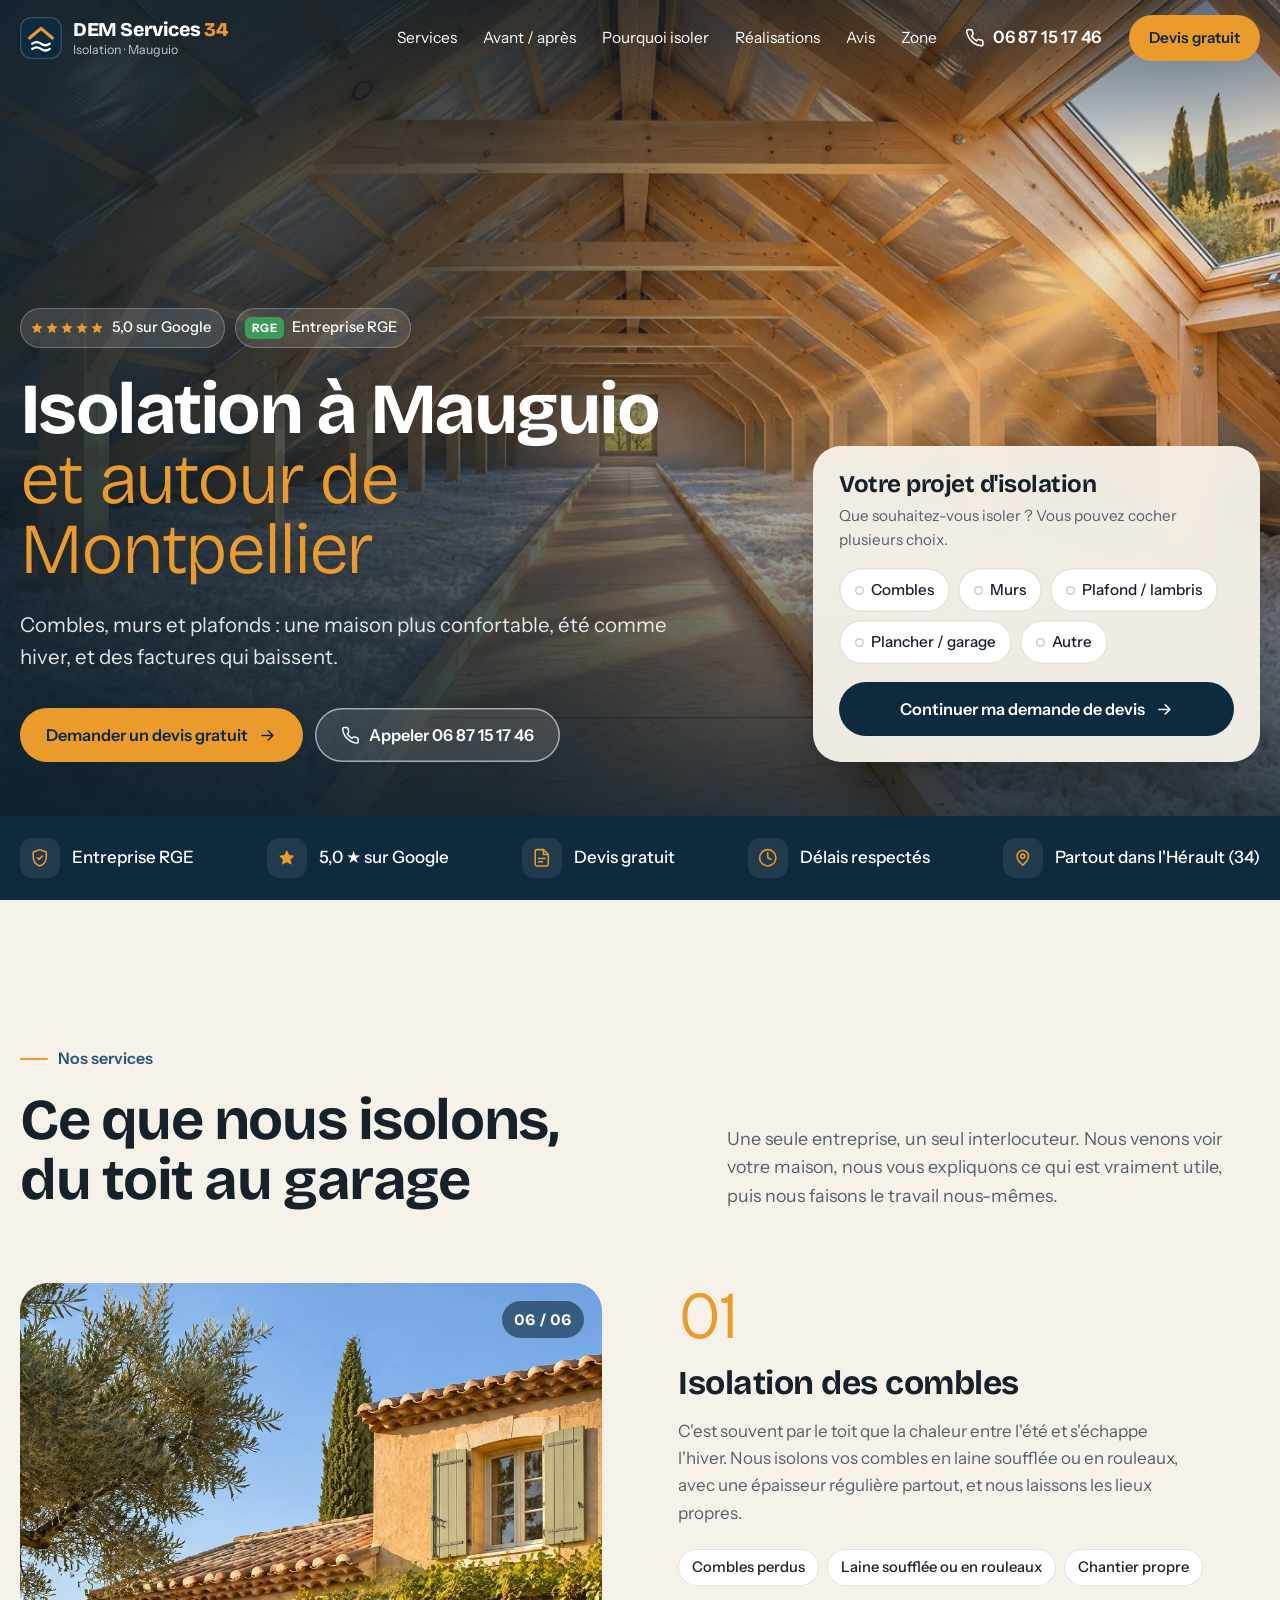
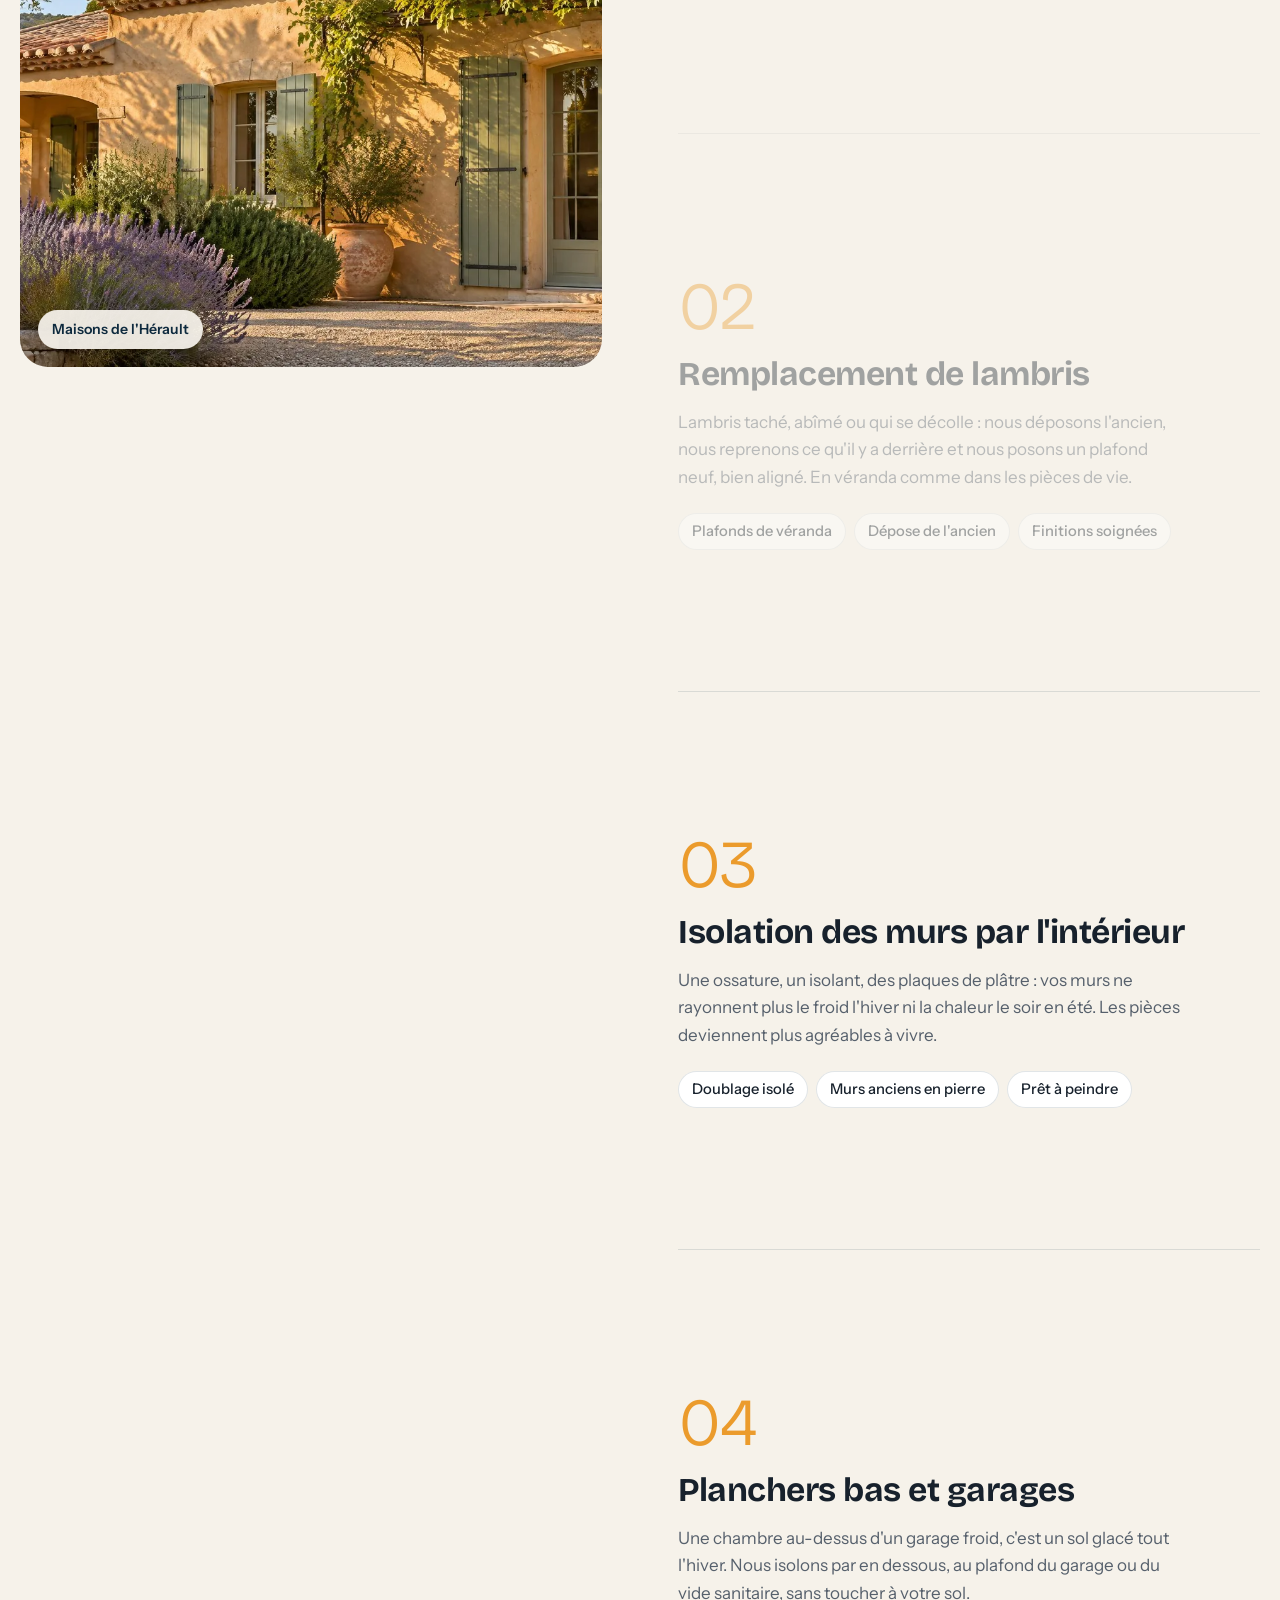
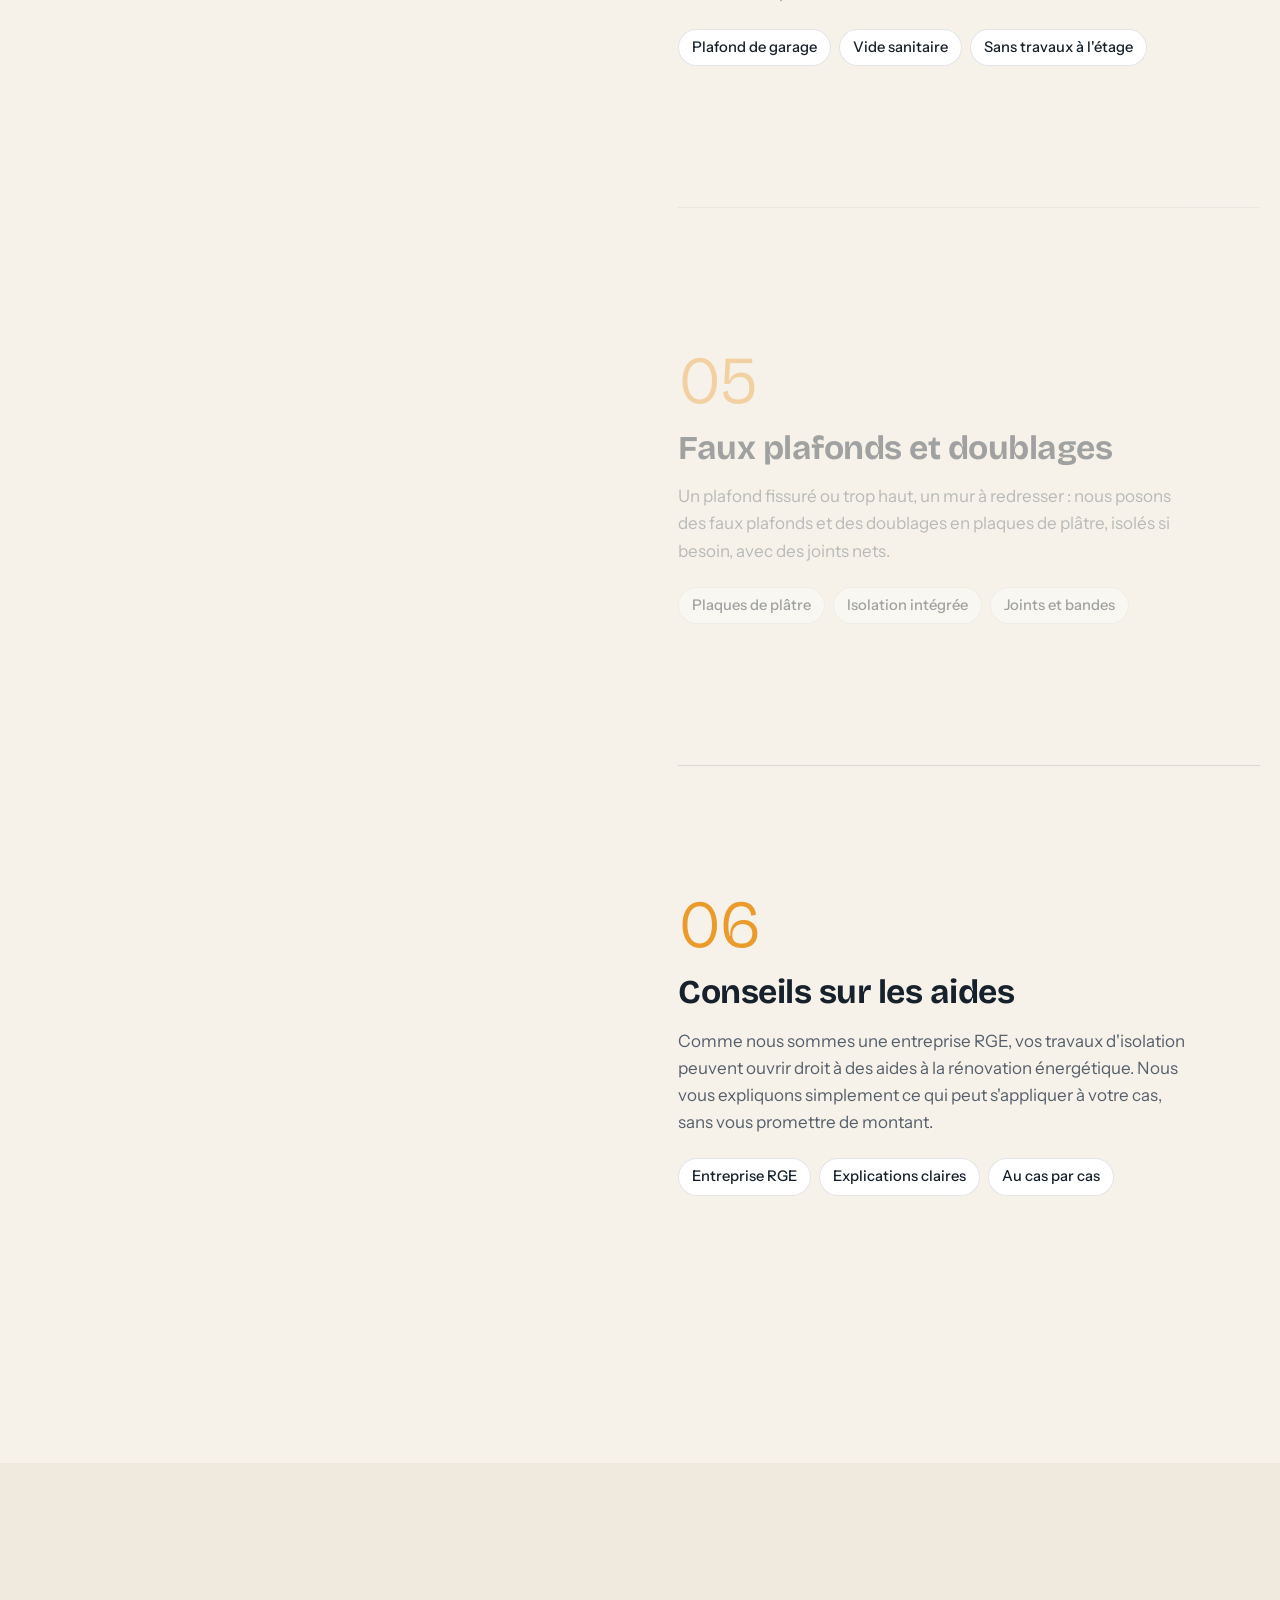
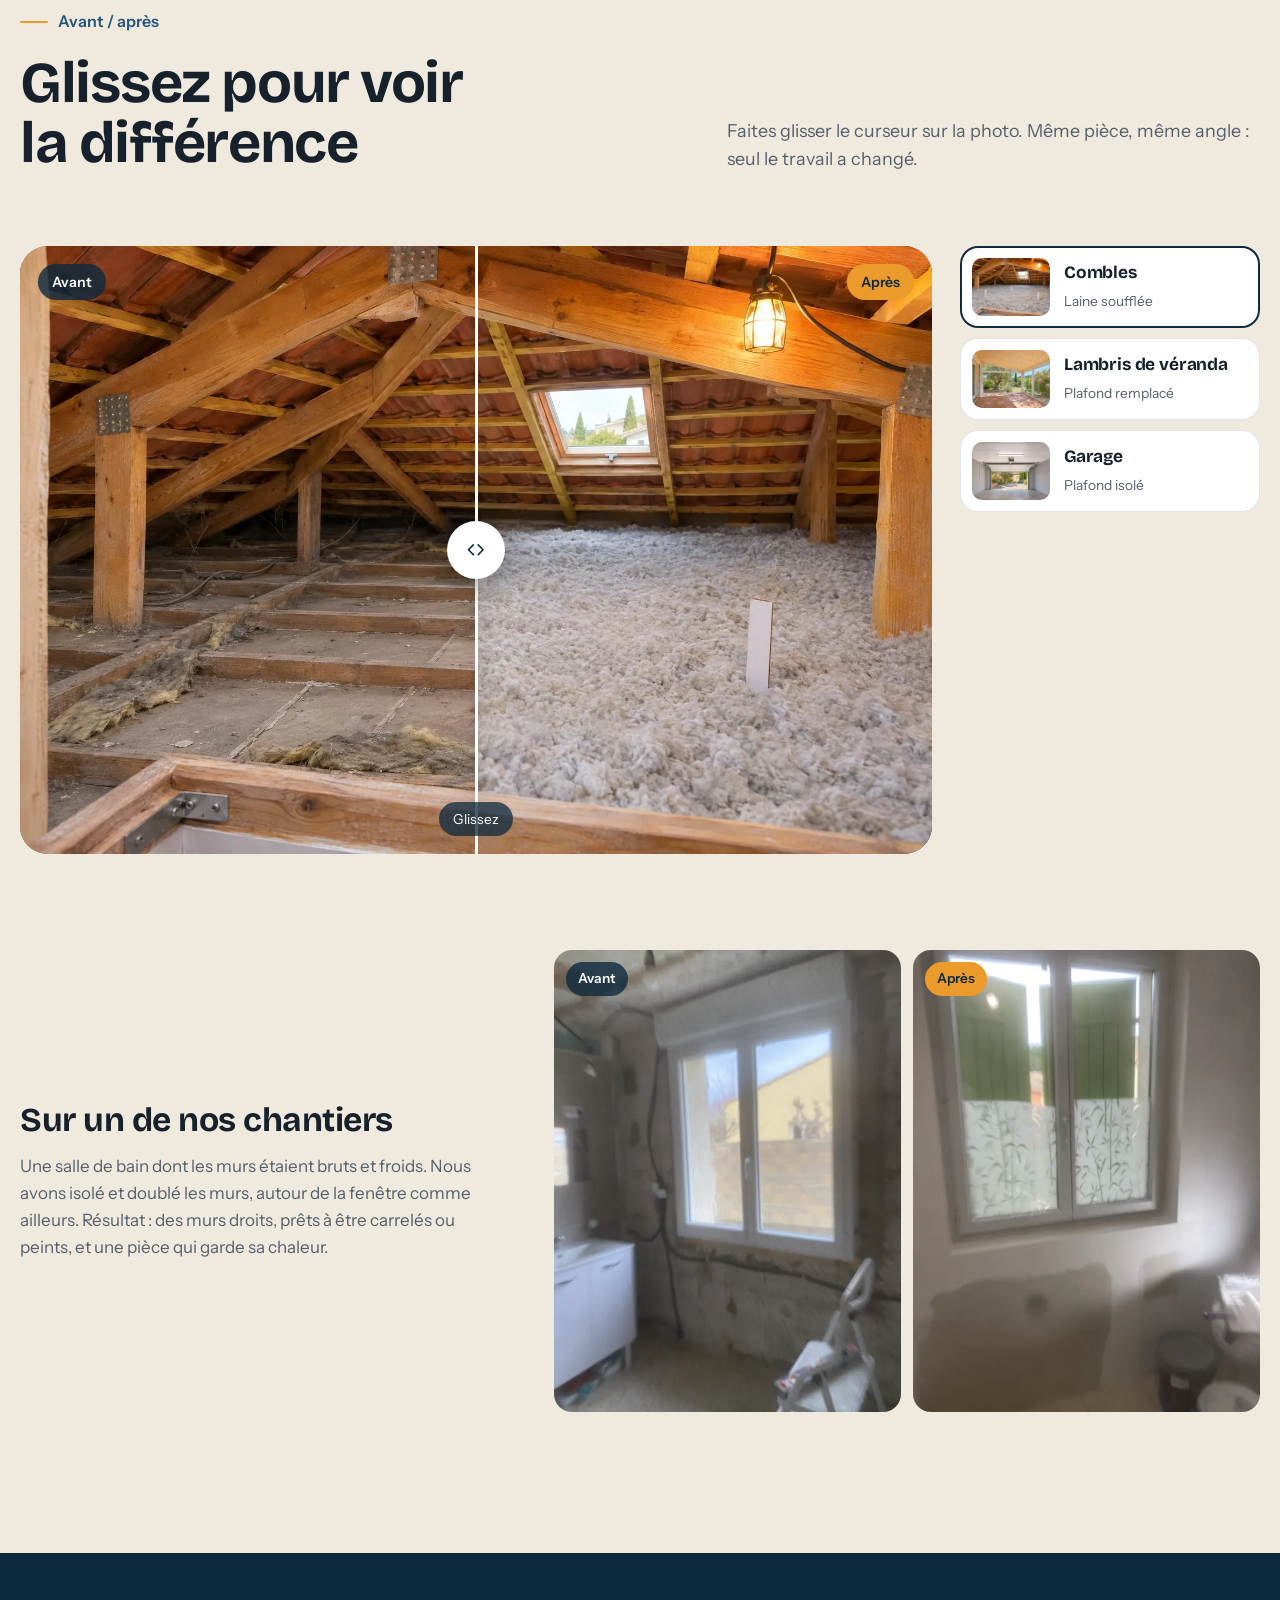
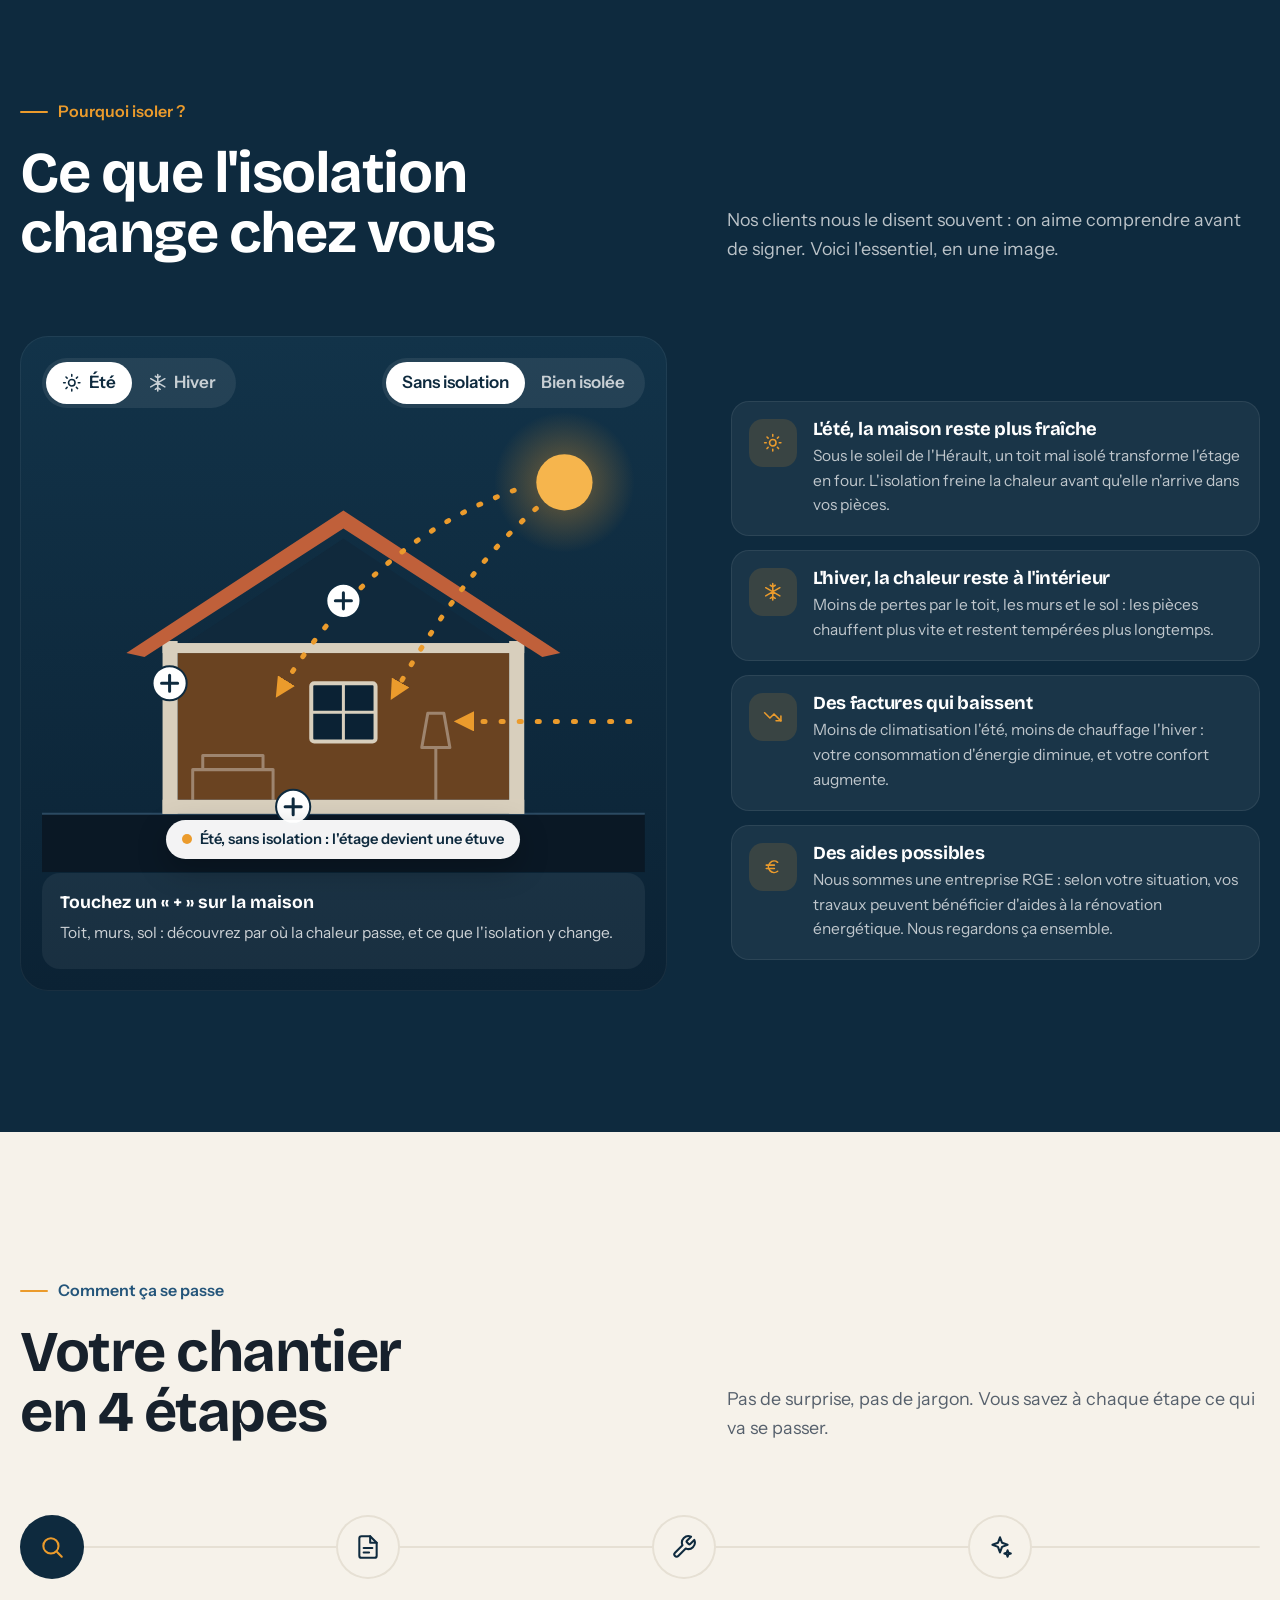
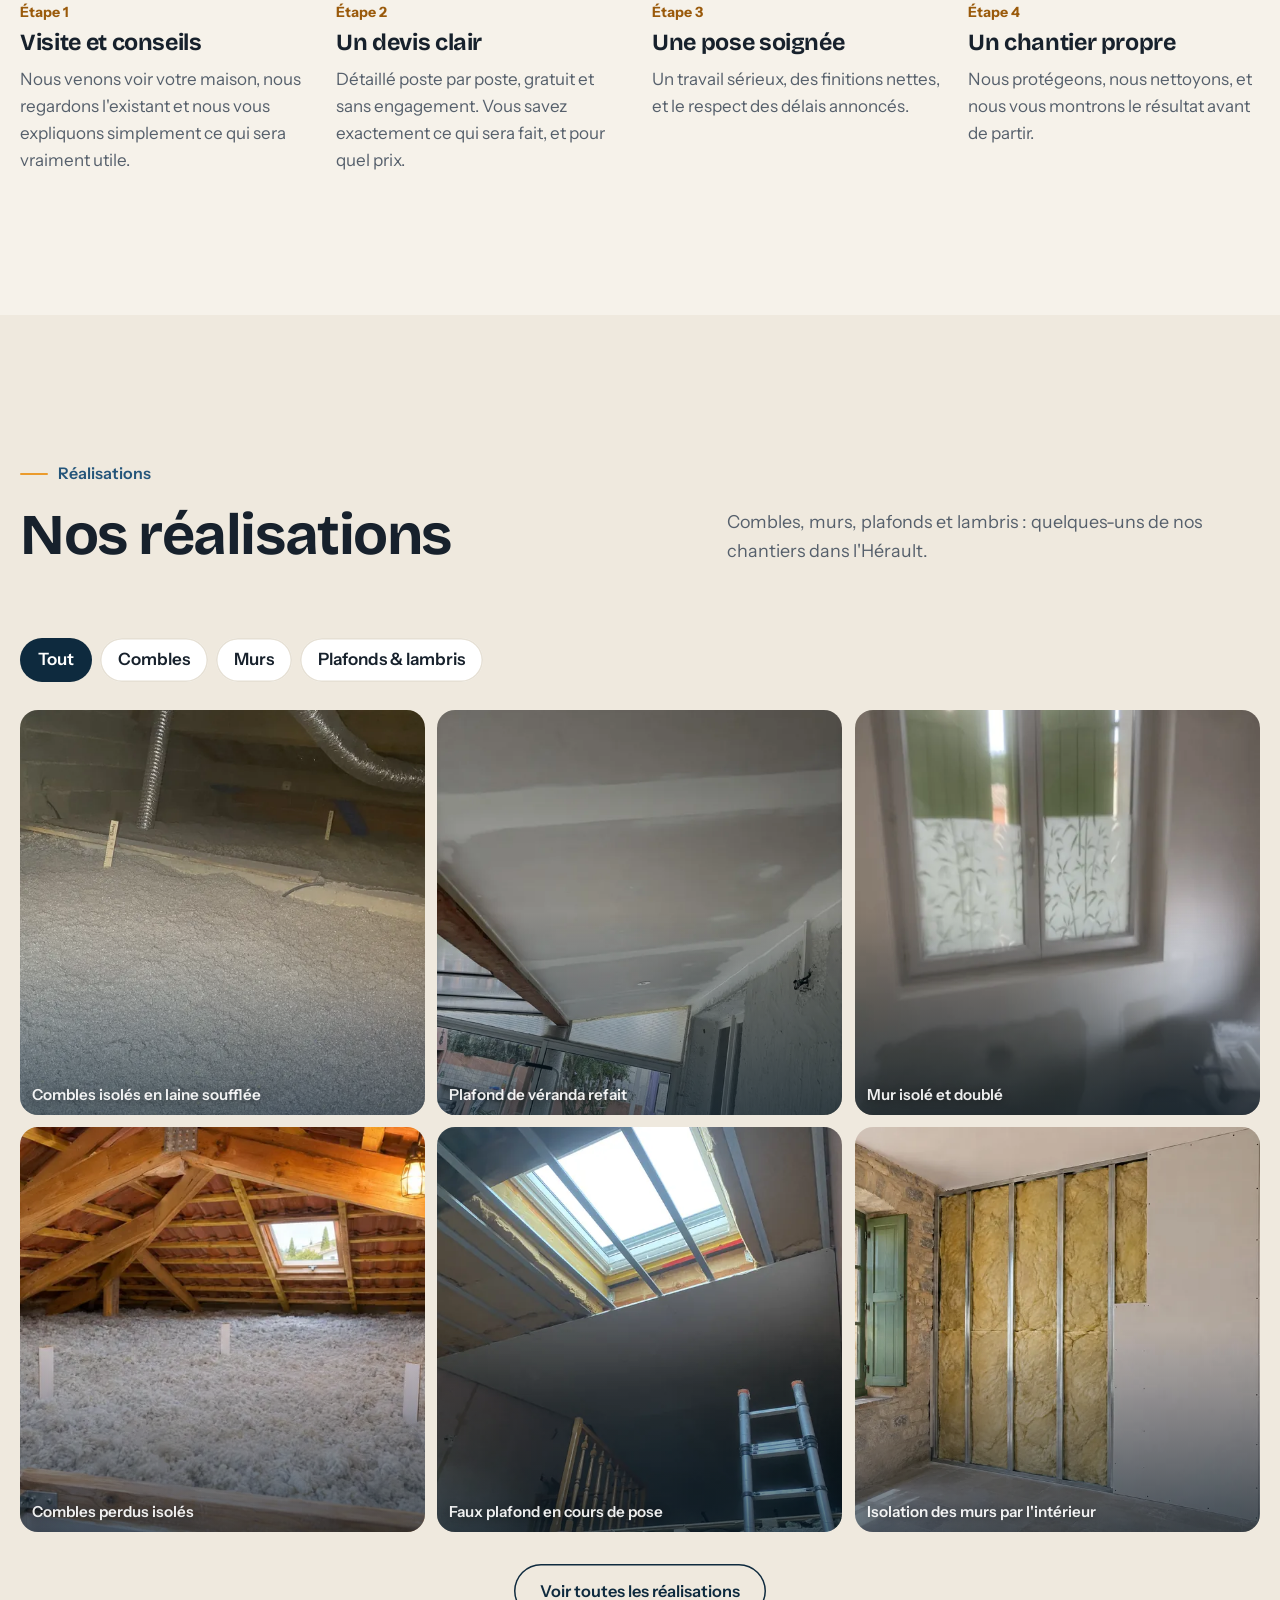
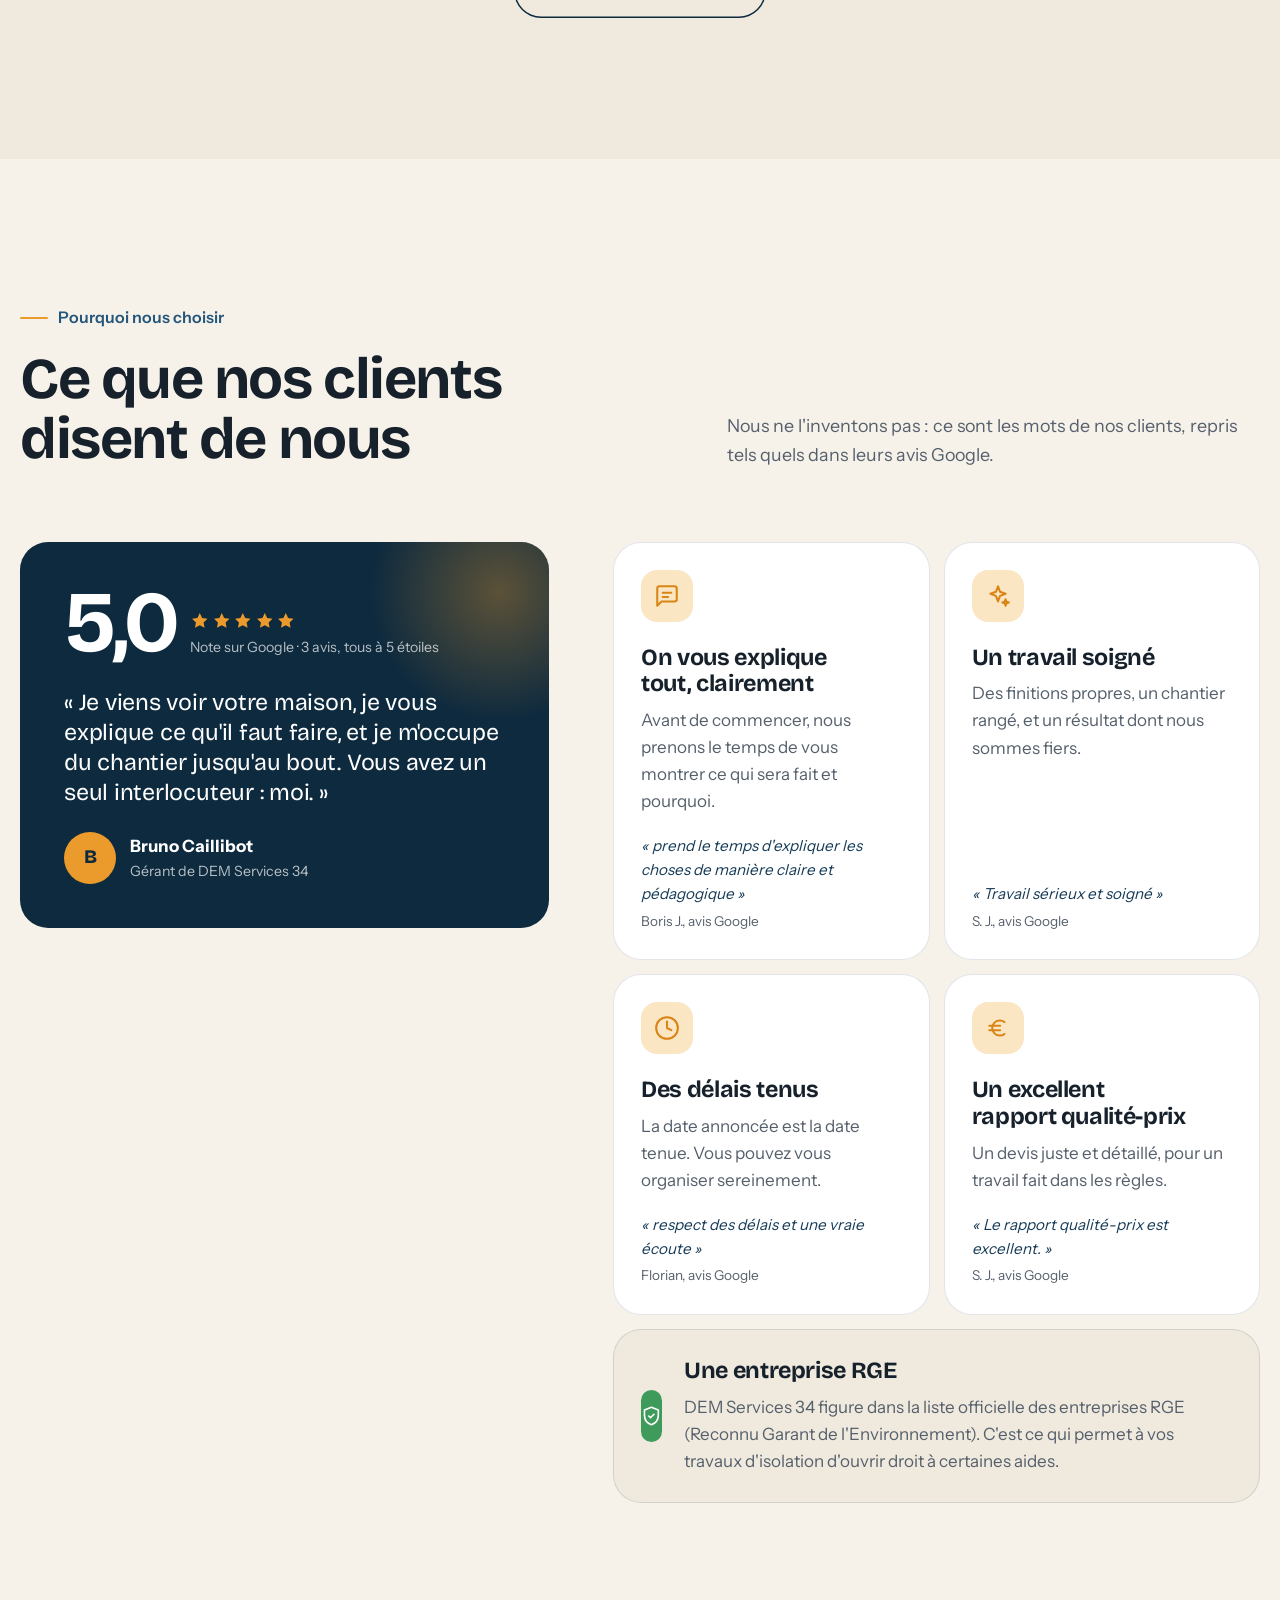
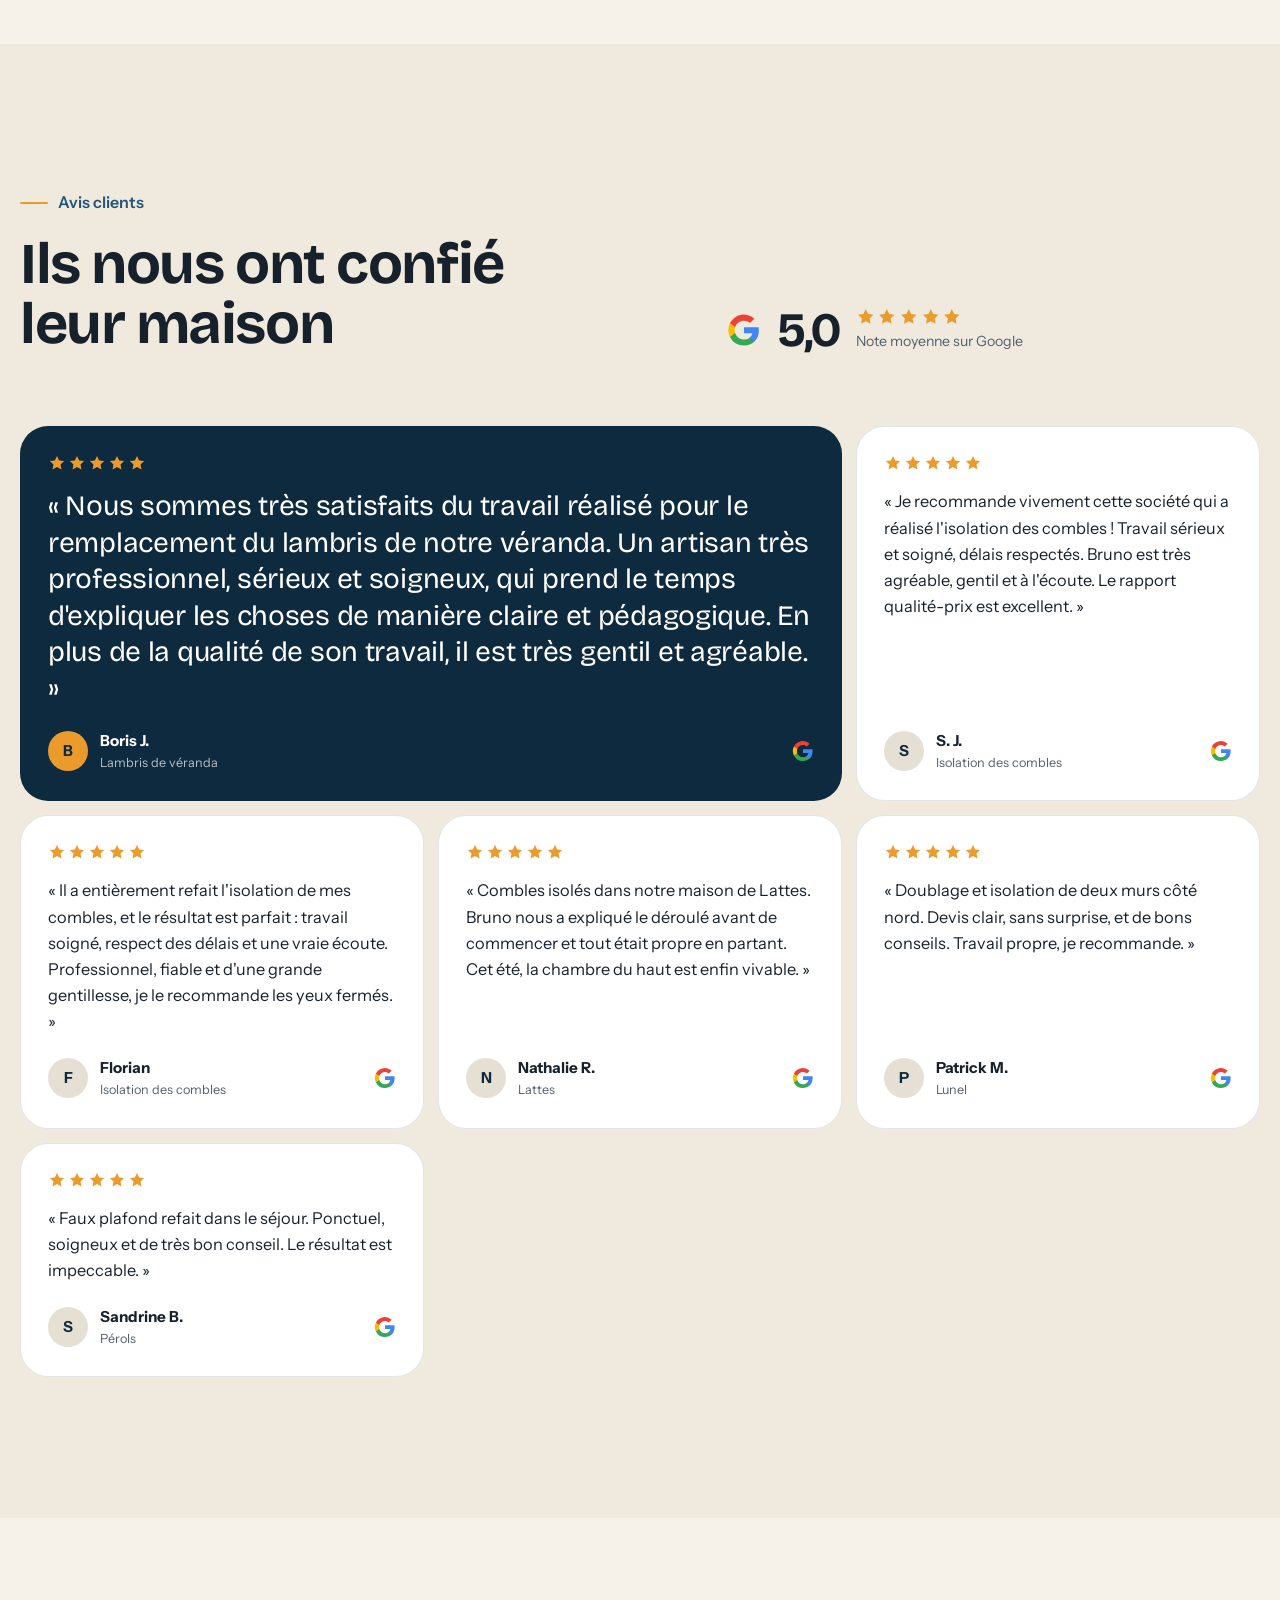
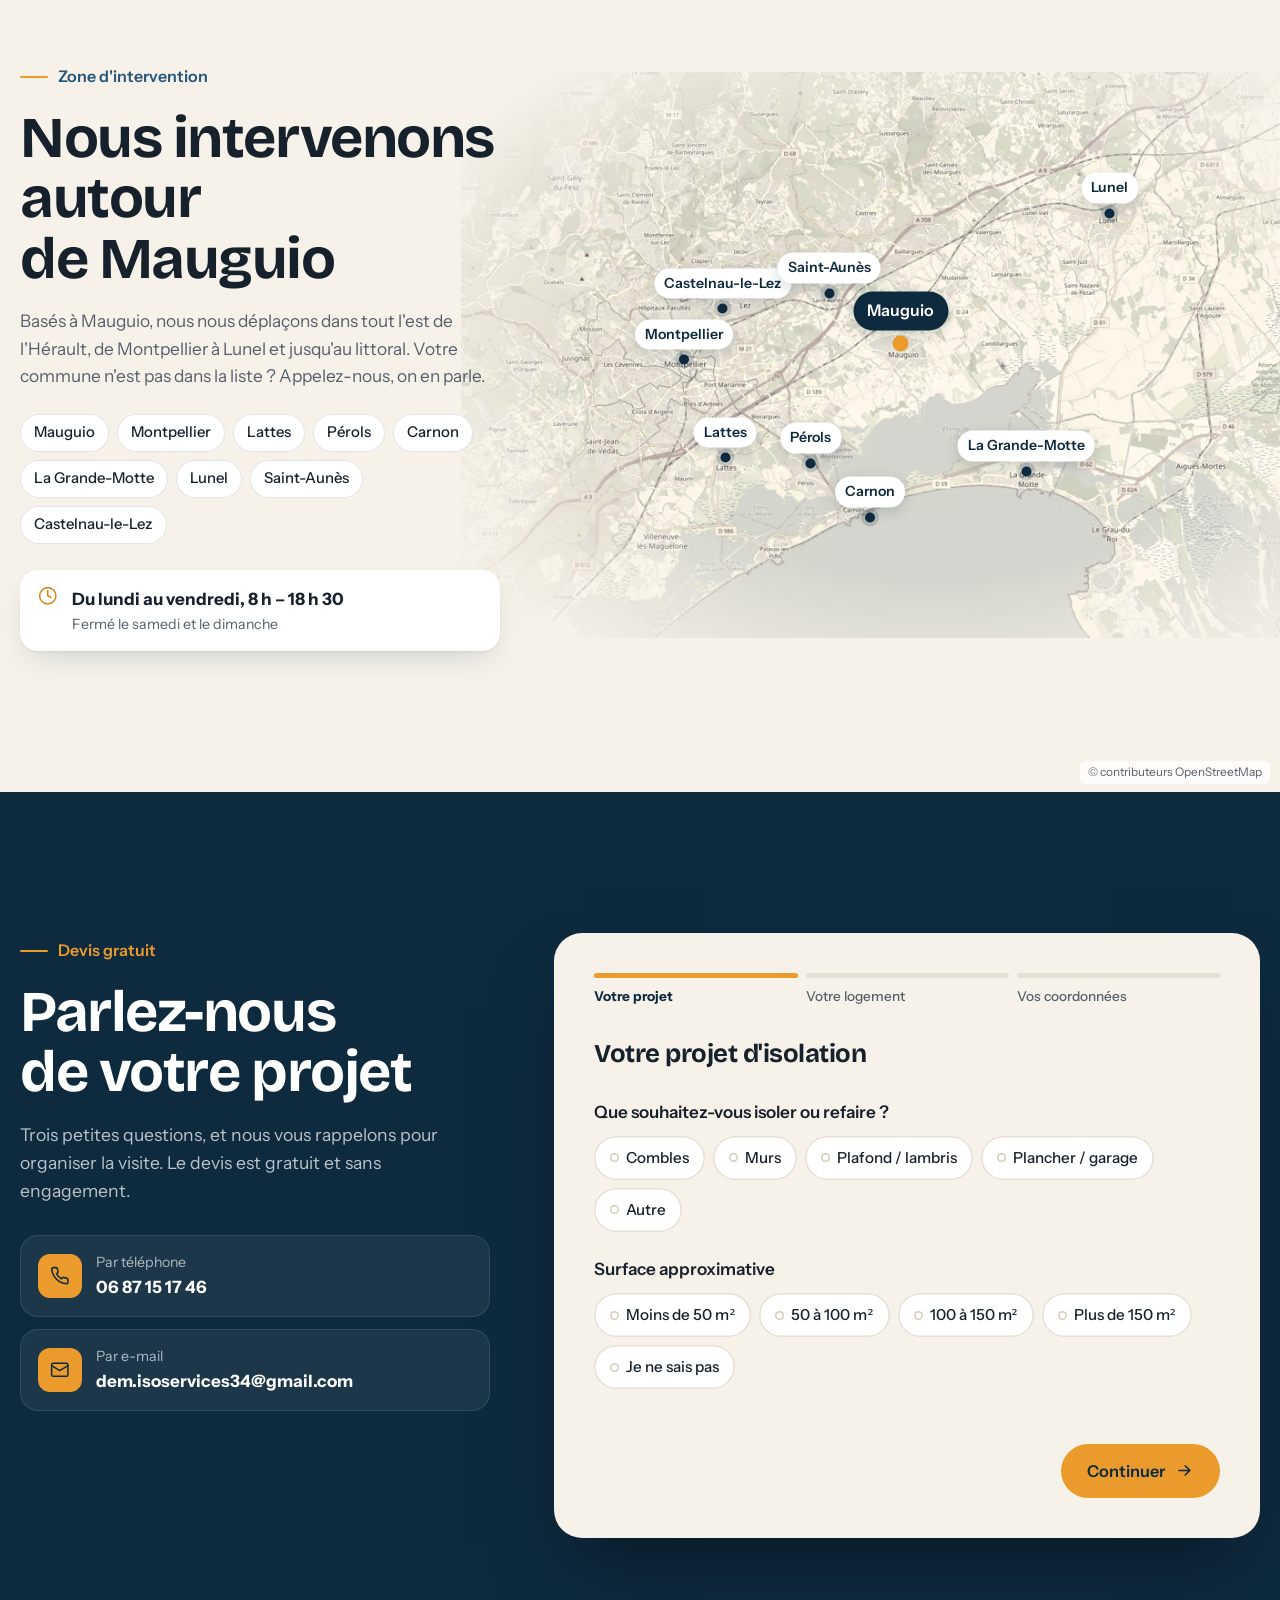
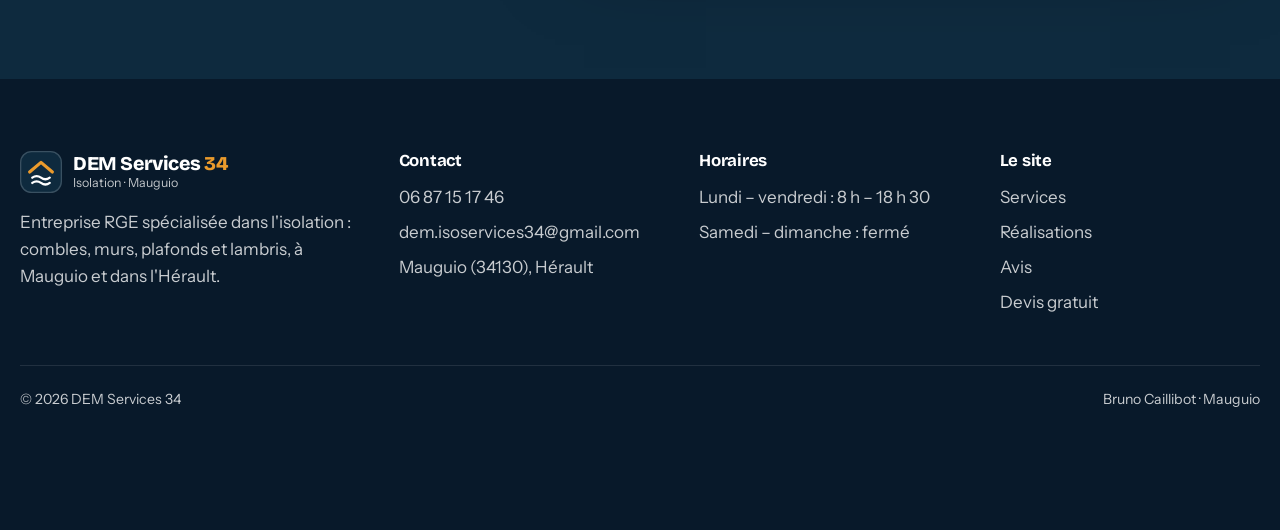
==== commit 9600017f: "Bandeau de confiance visible et avant/après plus fluide" ====
--- a/index.html
+++ b/index.html
@@ -212,8 +212,8 @@
     </div>
     <div class="ba rv">
       <div class="ba__view" id="baView">
-        <img id="baAfter" src="img/combles-apres-1600.webp" alt="Après : combles isolés en laine soufflée" width="1600" height="1063" loading="lazy">
-        <img id="baBefore" class="ba__before" src="img/combles-avant-1600.webp" alt="Avant : combles sans isolation" width="1600" height="1063" loading="lazy">
+        <img id="baAfter" src="data:," alt="Après : combles isolés en laine soufflée" width="1600" height="1063" loading="lazy">
+        <img id="baBefore" class="ba__before" src="data:," alt="Avant : combles sans isolation" width="1600" height="1063" loading="lazy">
         <span class="ba__tag ba__tag--a">Avant</span><span class="ba__tag ba__tag--b">Après</span>
         <span class="ba__line"></span>
         <input class="ba__range" id="baRange" type="range" min="0" max="100" value="50" aria-label="Comparer avant et après">
--- a/styles.css
+++ b/styles.css
@@ -81,7 +81,7 @@
   linear-gradient(90deg,rgba(9,28,42,.86) 0%,rgba(9,28,42,.62) 38%,rgba(9,28,42,.08) 72%),
   linear-gradient(0deg,rgba(9,28,42,.75) 0%,rgba(9,28,42,0) 45%),
   linear-gradient(180deg,rgba(9,28,42,.55) 0%,rgba(9,28,42,0) 22%)}
-.hero__in{position:relative;width:var(--wrap);margin-inline:auto;padding:150px 0 clamp(48px,7vw,84px);display:grid;grid-template-columns:minmax(0,1.25fr) minmax(0,.75fr);gap:48px;align-items:end}
+.hero__in{position:relative;width:var(--wrap);margin-inline:auto;padding:120px 0 clamp(36px,4.2vw,60px);display:grid;grid-template-columns:minmax(0,1.25fr) minmax(0,.75fr);gap:48px;align-items:end}
 .badges{display:flex;flex-wrap:wrap;gap:10px;margin-bottom:26px}
 .badge{display:inline-flex;align-items:center;gap:8px;padding:8px 14px 8px 10px;border-radius:999px;background:rgba(255,255,255,.12);box-shadow:inset 0 0 0 1px rgba(255,255,255,.25);backdrop-filter:blur(10px);-webkit-backdrop-filter:blur(10px);font-size:.92rem;font-weight:500}
 .badge .stars{color:var(--ambre);display:flex;gap:1px}
@@ -145,7 +145,7 @@
 
 /* Avant / après */
 .ba{display:grid;grid-template-columns:minmax(0,1fr) 300px;gap:28px;align-items:start}
-.ba__view{position:relative;aspect-ratio:3/2;border-radius:var(--r-lg);overflow:hidden;background:#222;user-select:none;touch-action:pan-y;--pos:50%}
+.ba__view{transition:opacity .25s;position:relative;aspect-ratio:3/2;border-radius:var(--r-lg);overflow:hidden;background:#222;user-select:none;touch-action:pan-y;--pos:50%}
 .ba__view img{position:absolute;inset:0;width:100%;height:100%;object-fit:cover;pointer-events:none}
 .ba__before{clip-path:inset(0 calc(100% - var(--pos)) 0 0)}
 .ba__line{position:absolute;top:0;bottom:0;left:var(--pos);width:3px;margin-left:-1.5px;background:#fff;box-shadow:0 0 18px rgba(0,0,0,.35);pointer-events:none}
@@ -378,7 +378,8 @@
 /* Apparition au défilement */
 .rv{opacity:0;transform:translateY(28px);transition:opacity .9s var(--ease),transform .9s var(--ease);transition-delay:var(--d,0s)}
 .rv.is-in{opacity:1;transform:none}
-.hero .rv{transform:translateY(18px)}
+.hero .rv{opacity:1;transform:none;transition:none;animation:heroIn .8s var(--ease) both;animation-delay:var(--d,0s)}
+@keyframes heroIn{from{opacity:0;transform:translateY(18px)}}
 
 /* Tablette */
 @media (max-width:1100px){
@@ -432,6 +433,8 @@
   .quote{grid-template-columns:1fr}
   .row2{grid-template-columns:1fr}
 }
+/* Ordinateur : le bandeau de confiance tient dans le premier écran */
+@media (min-width:721px){.hero{min-height:calc(100 * var(--vh,1vh) - var(--trust-h,84px))}}
 @media (max-width:720px){
   html{scroll-padding-bottom:90px}
   body{font-size:1rem}
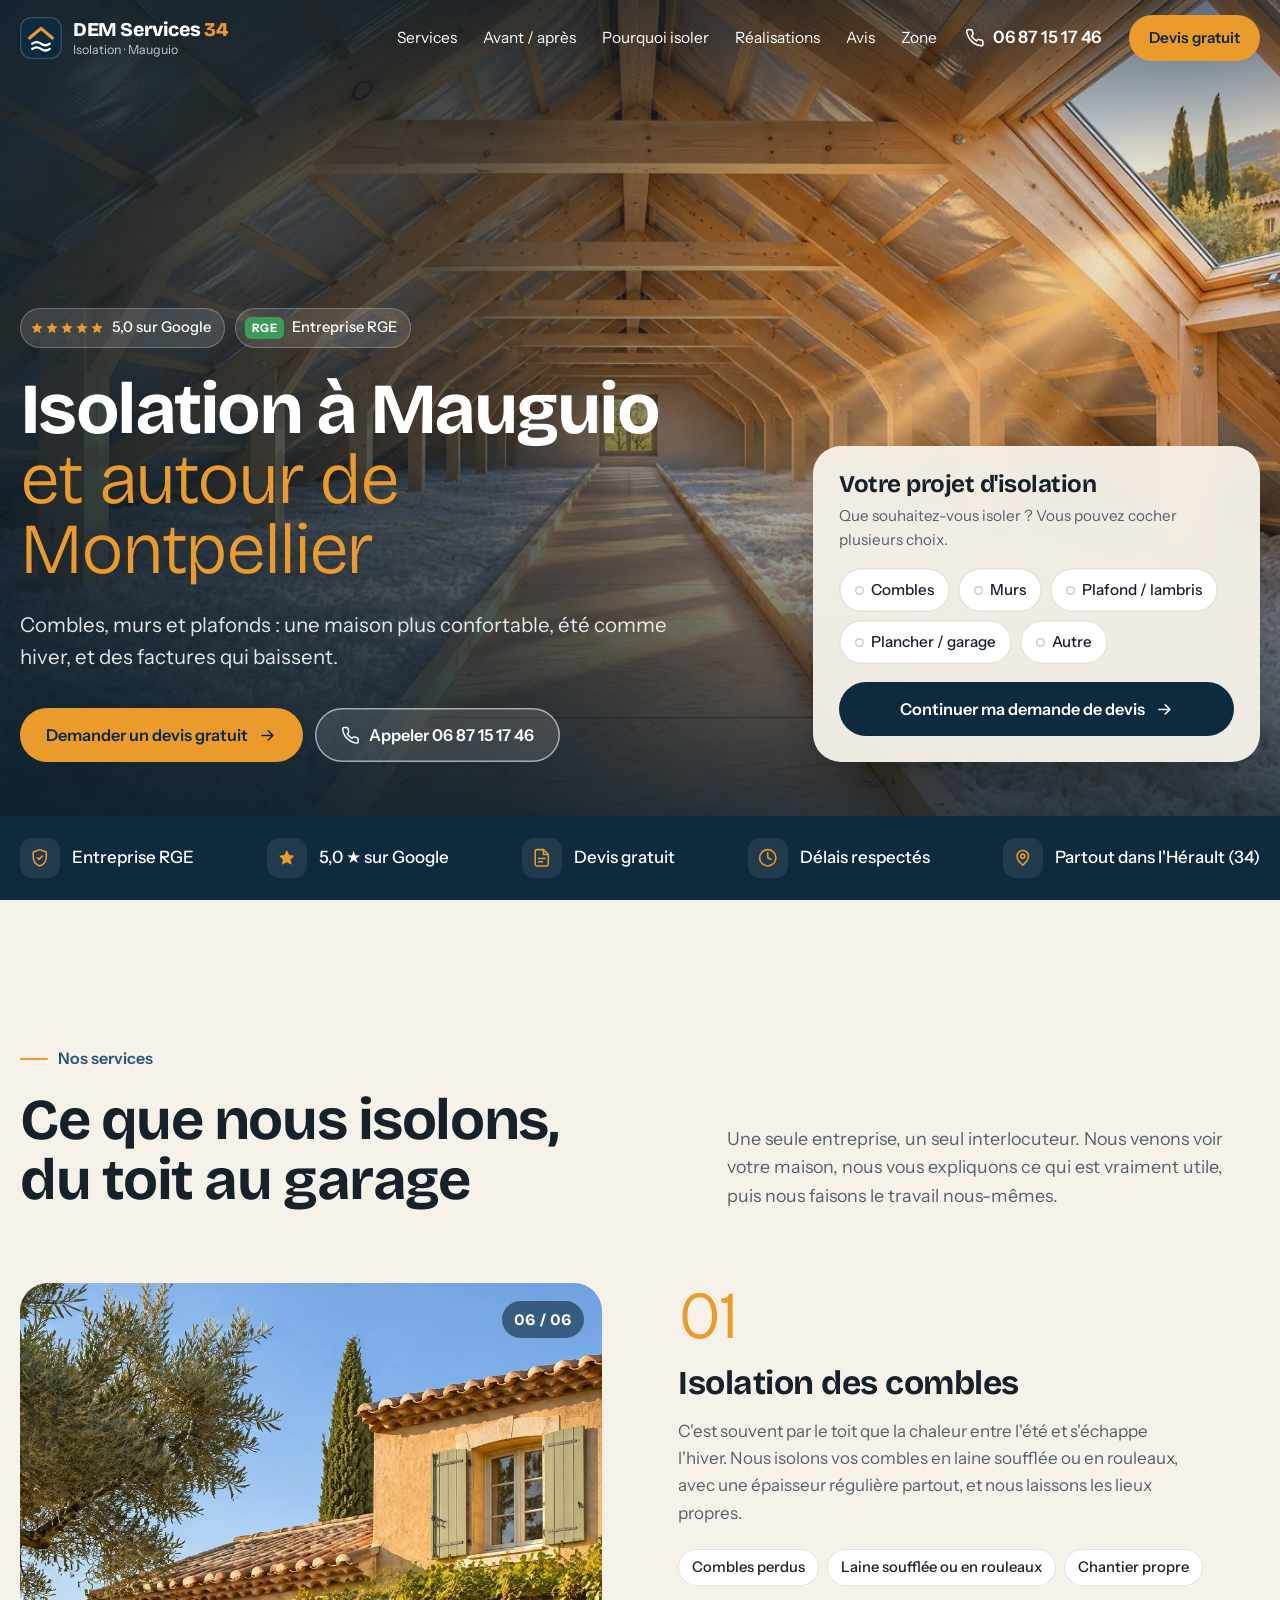
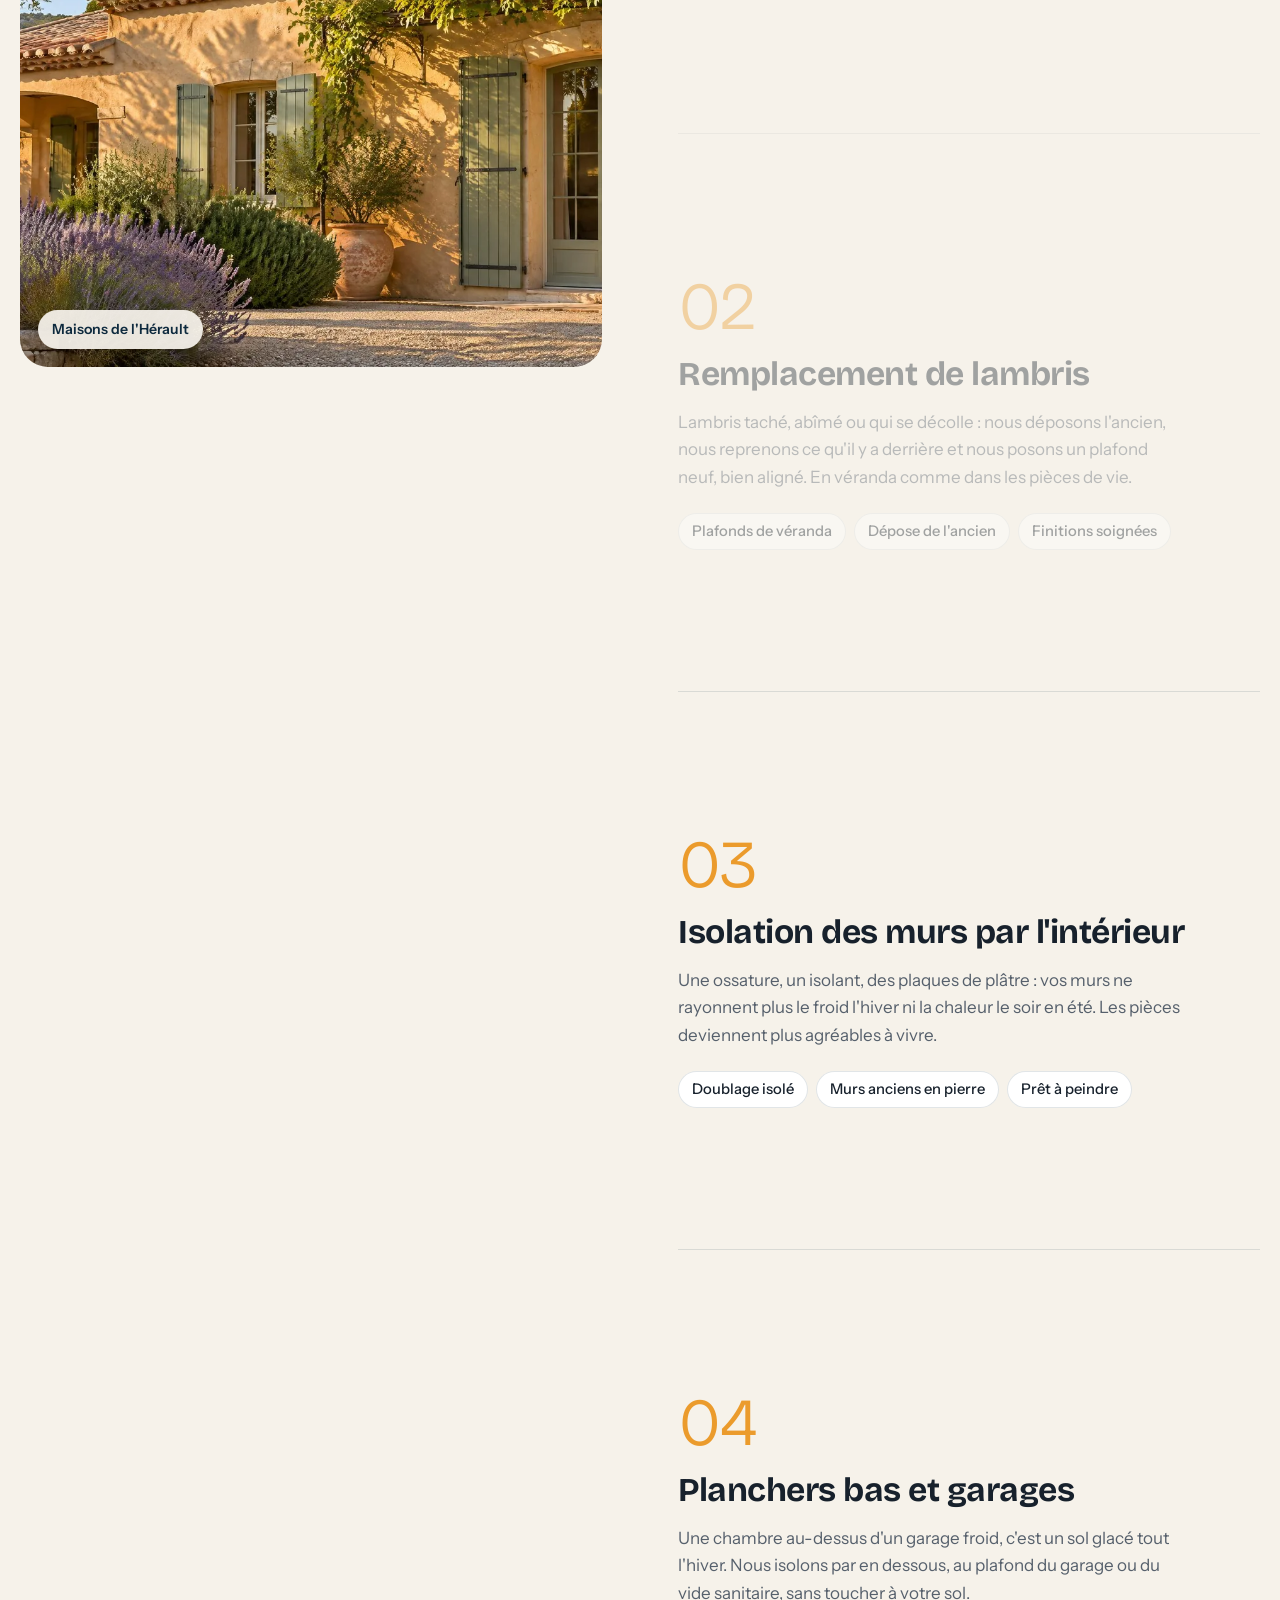
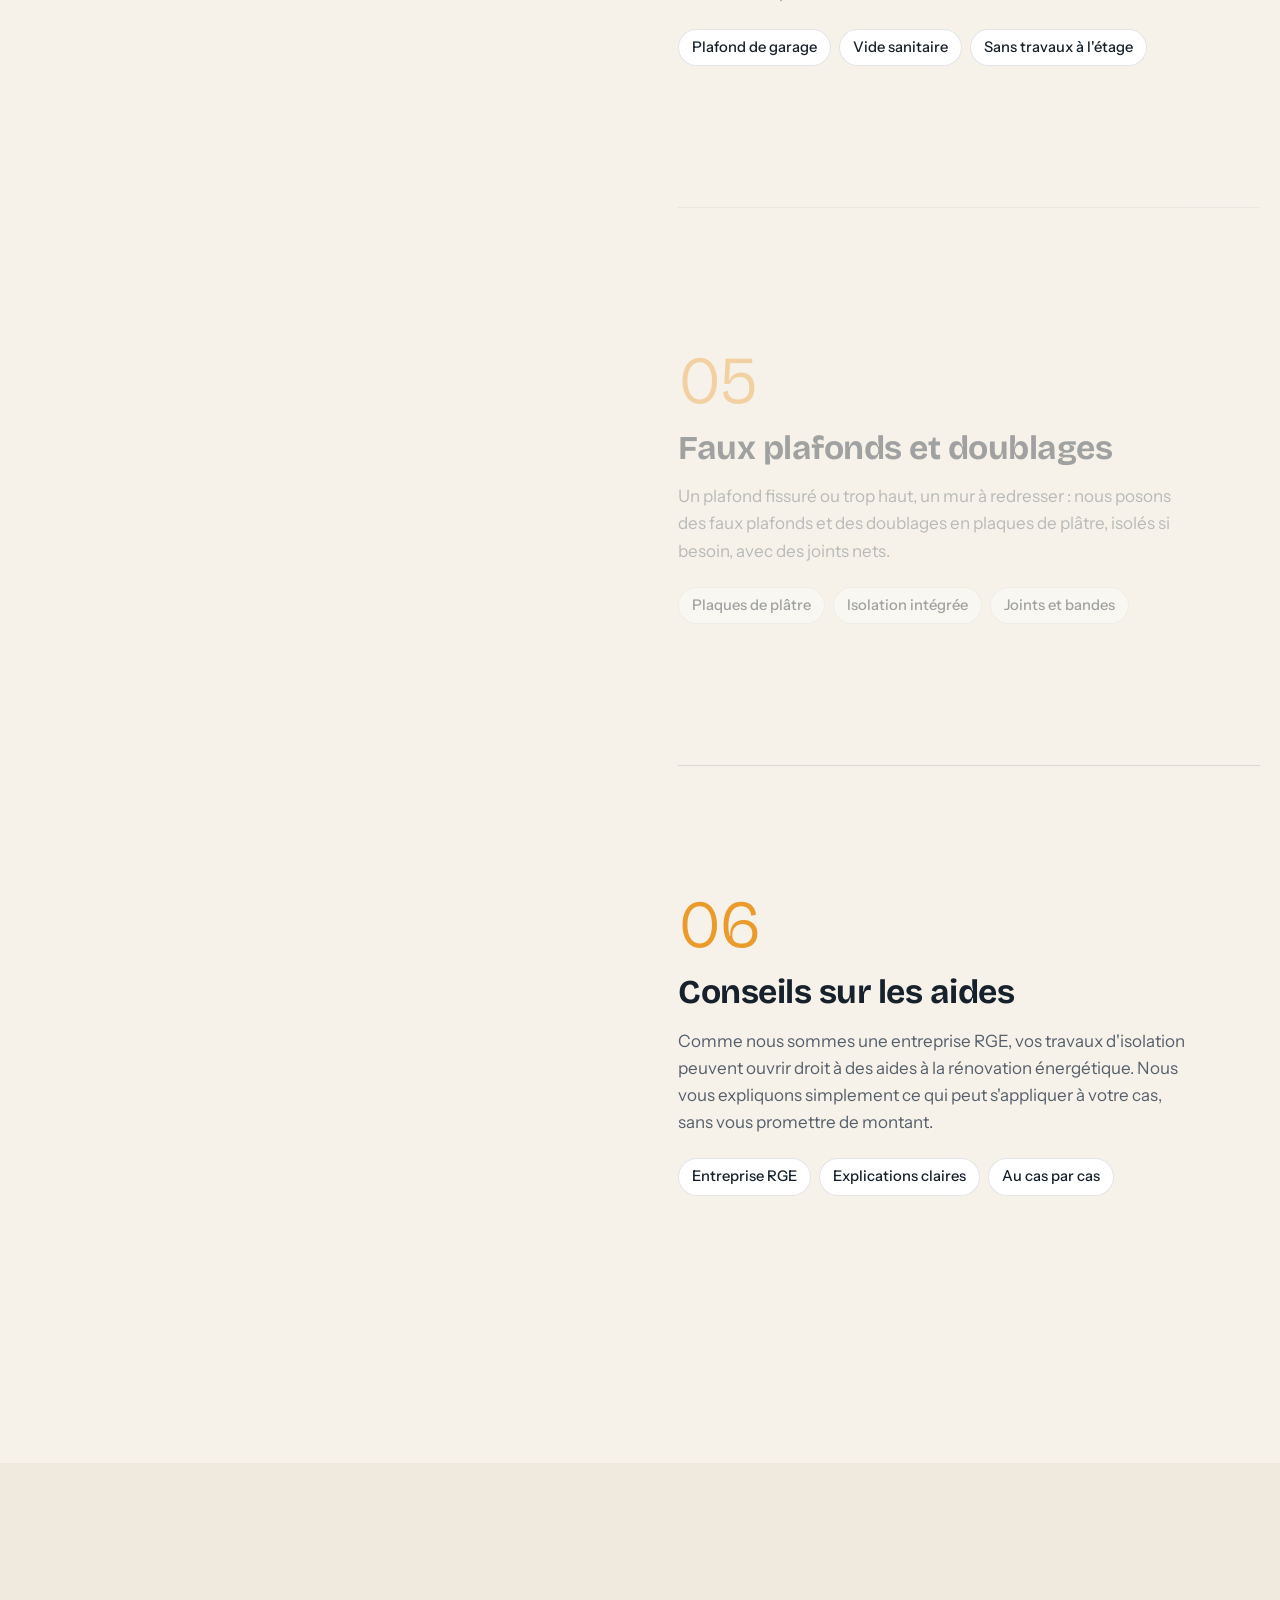
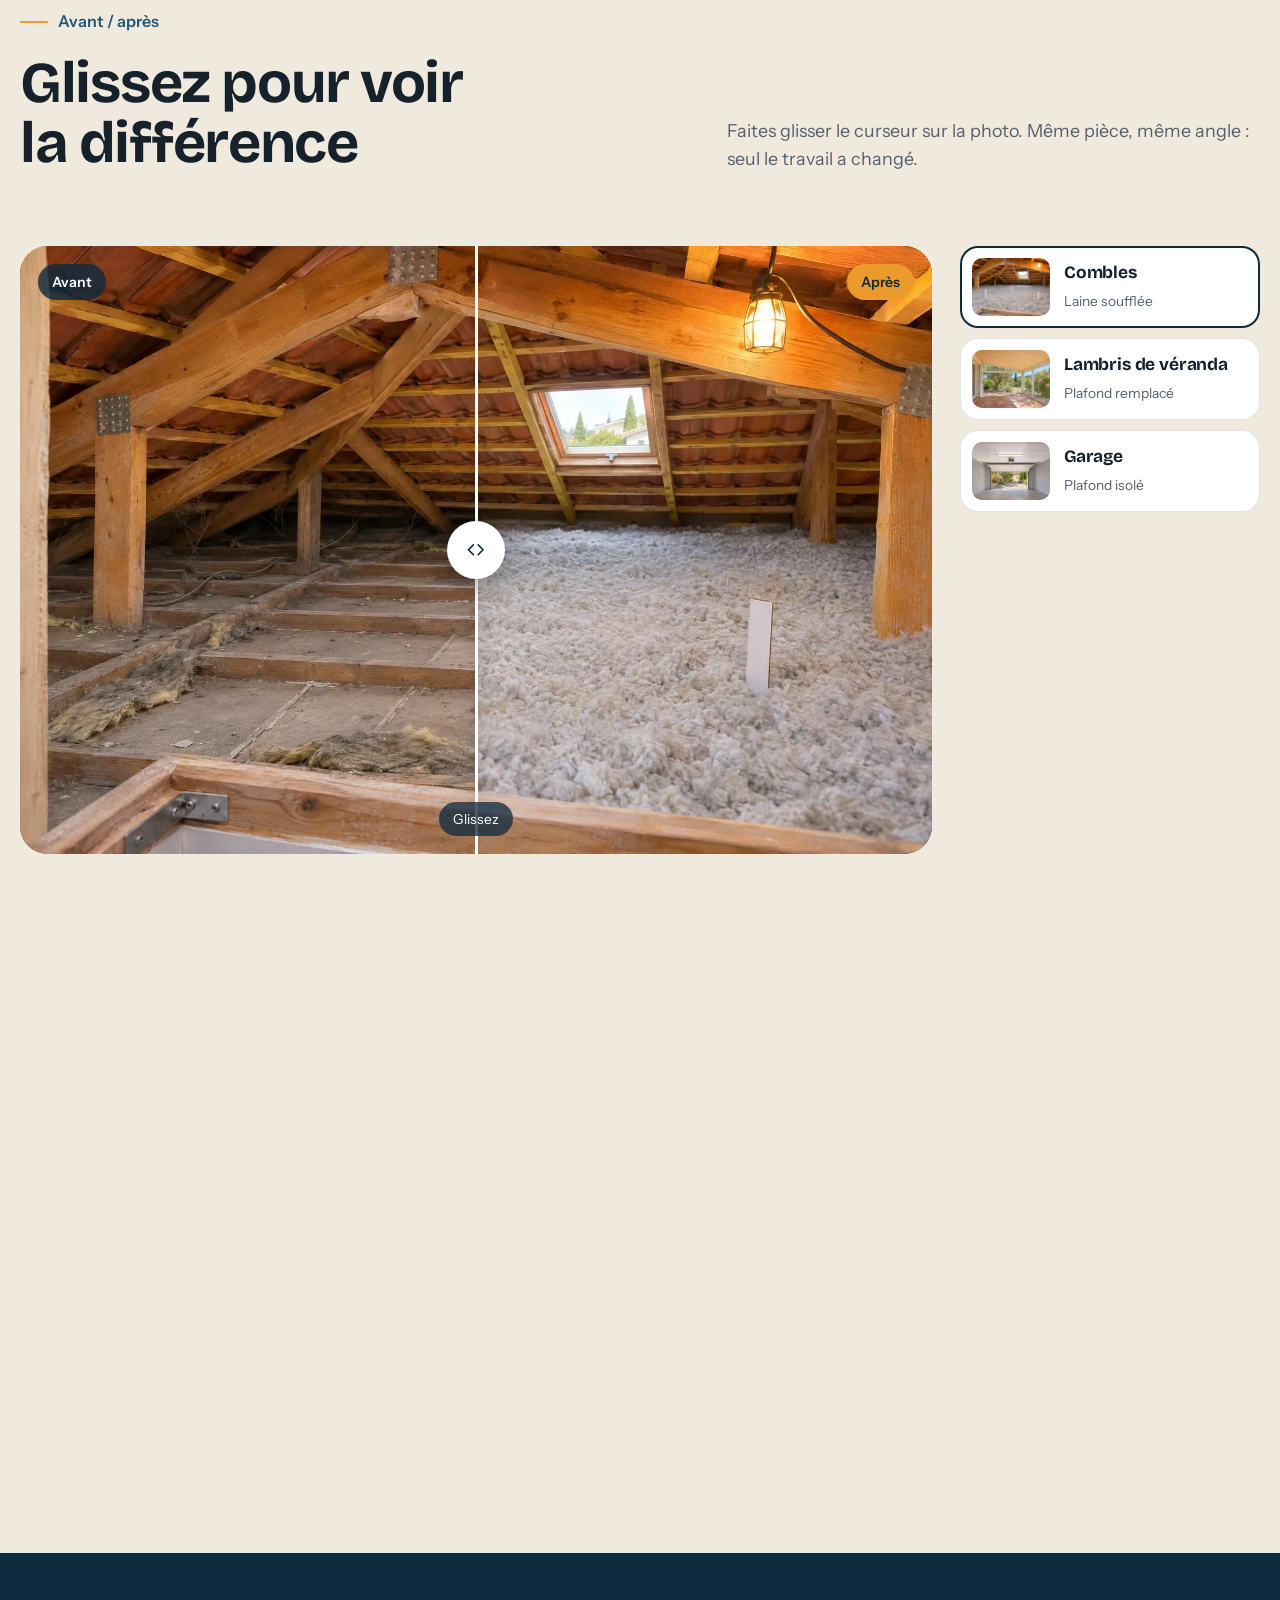
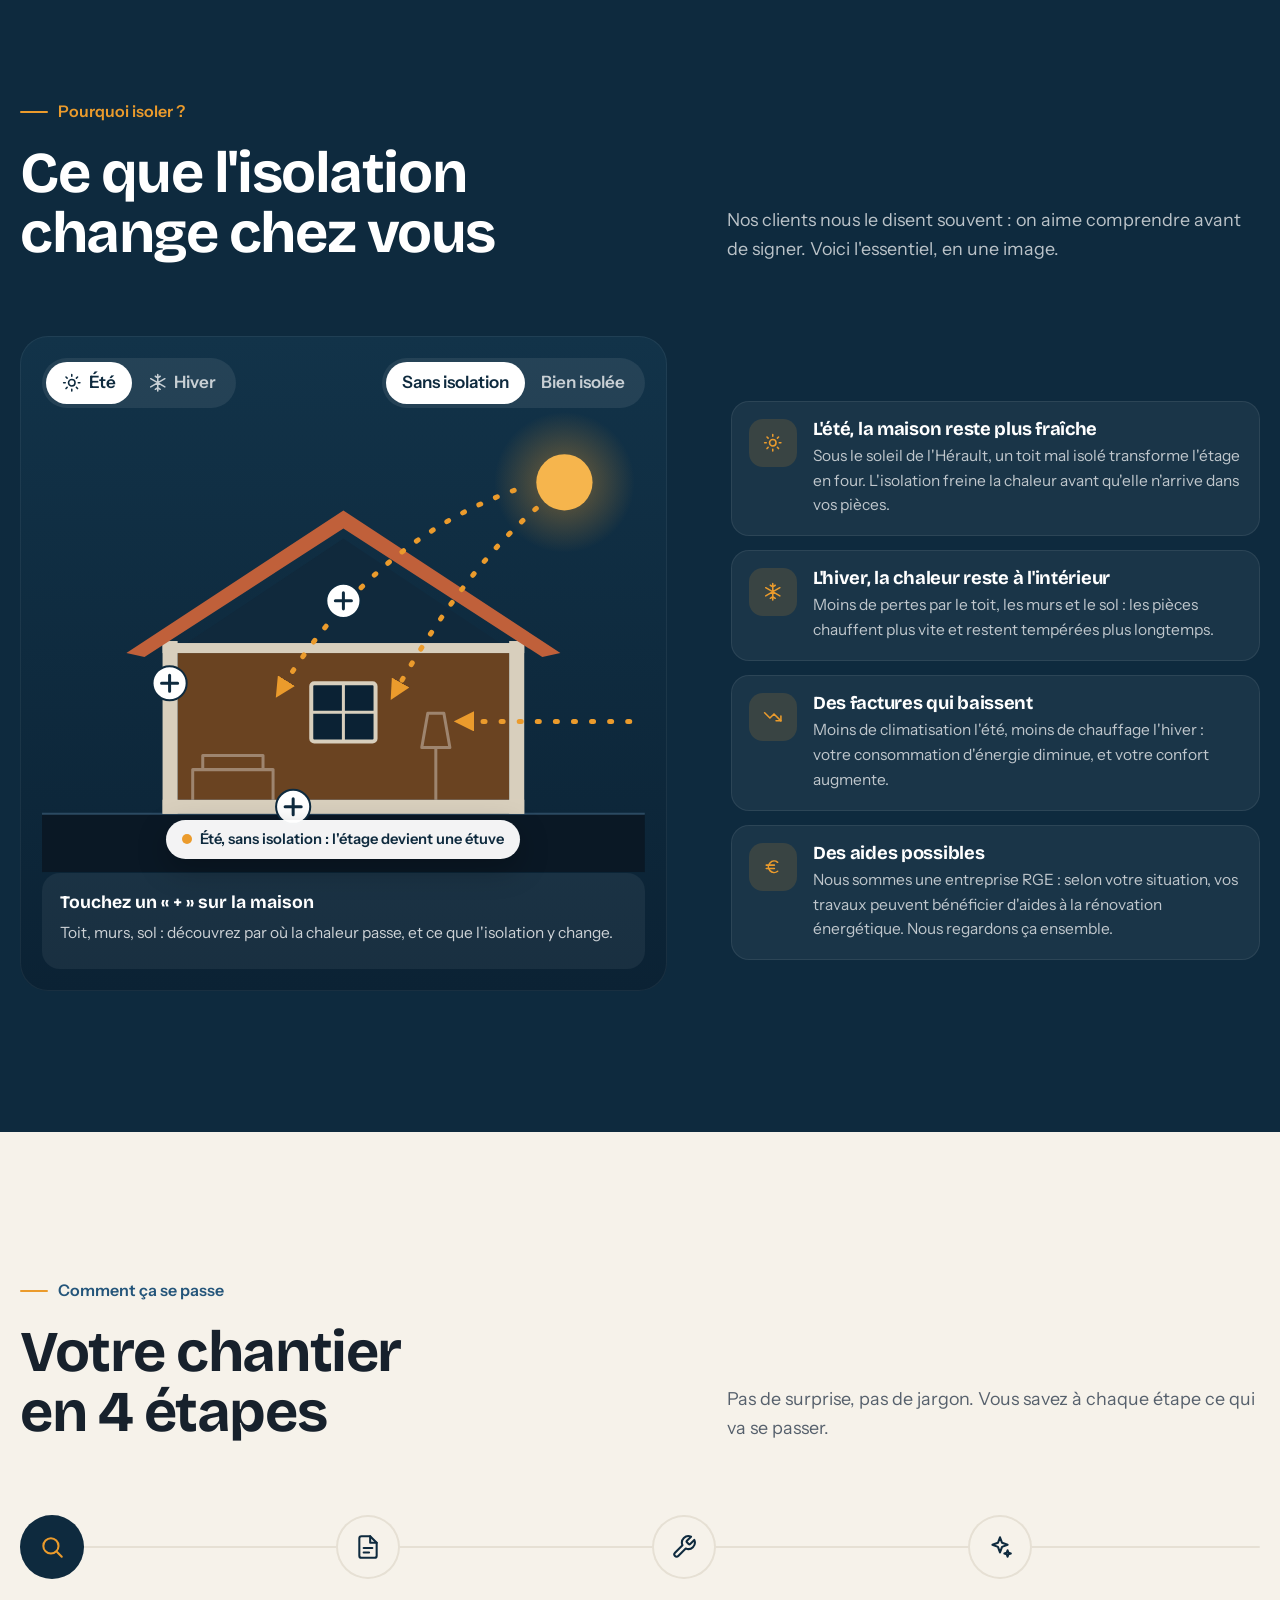
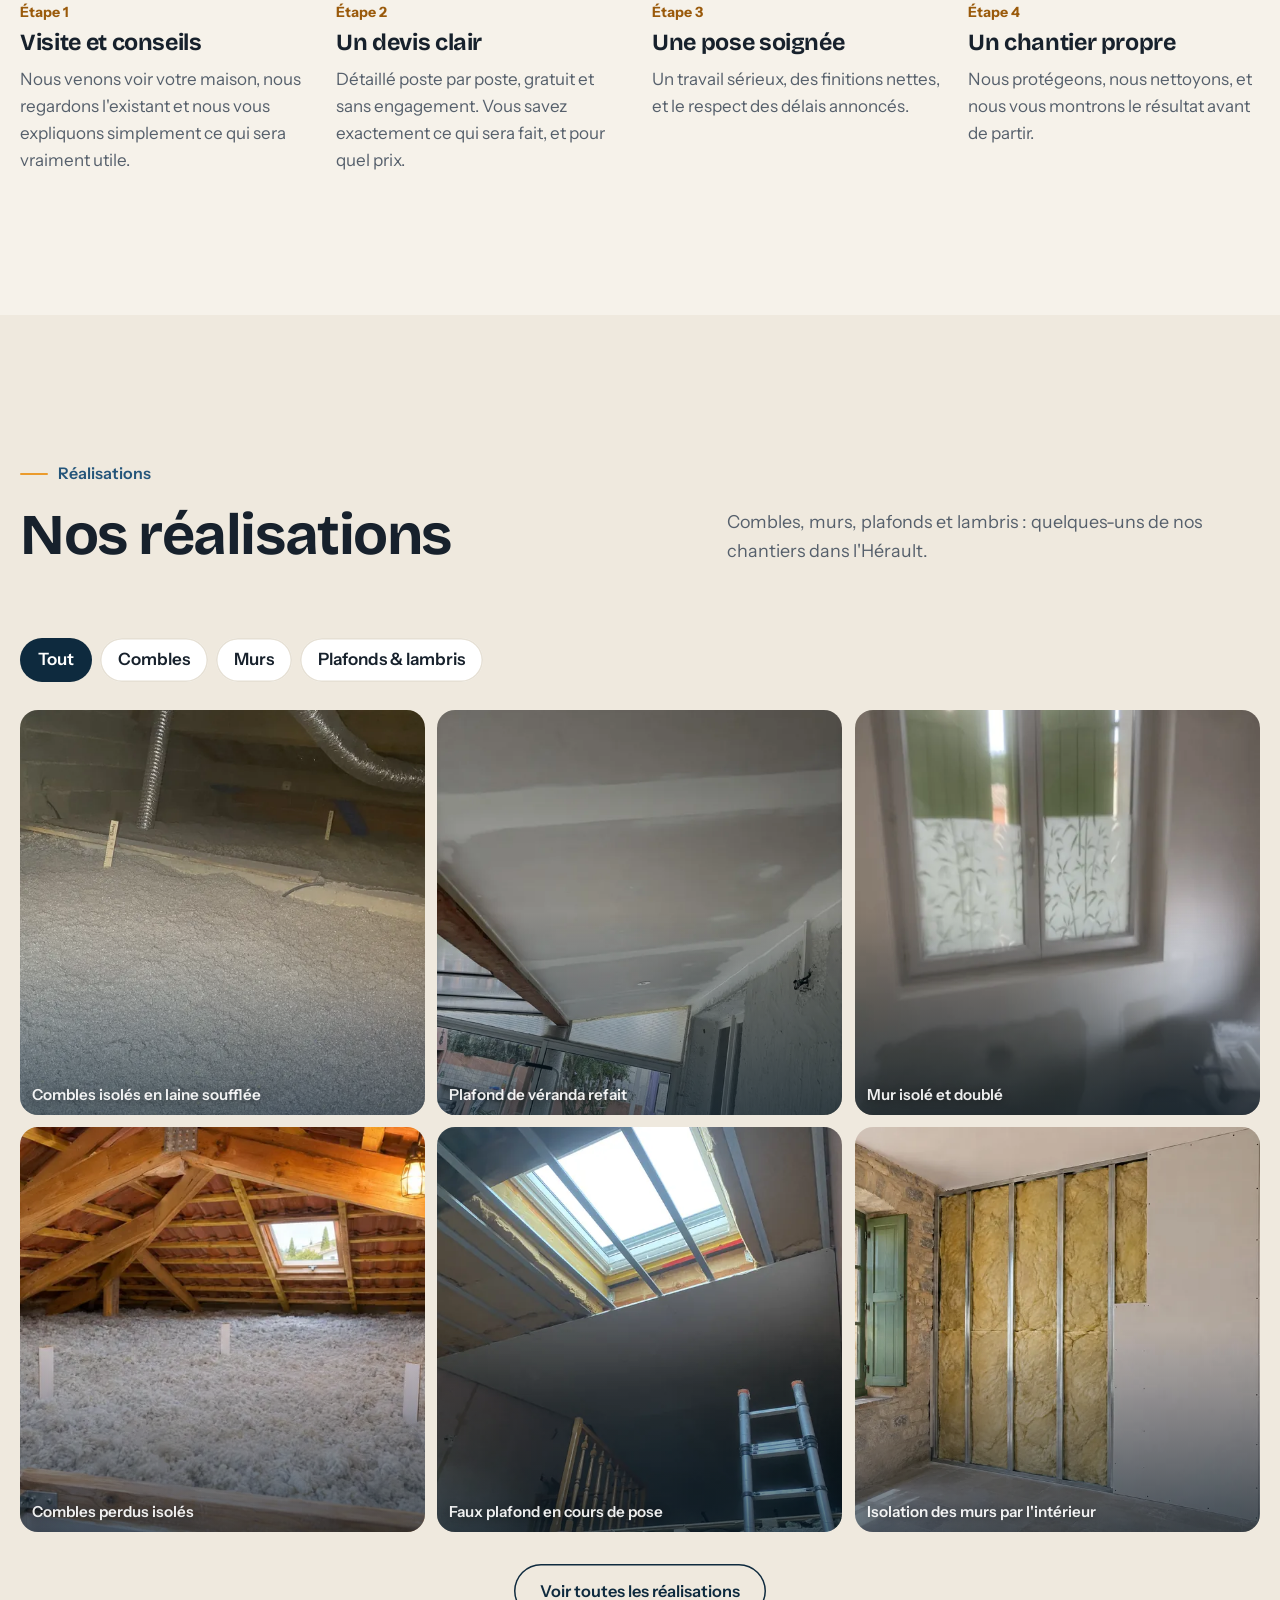
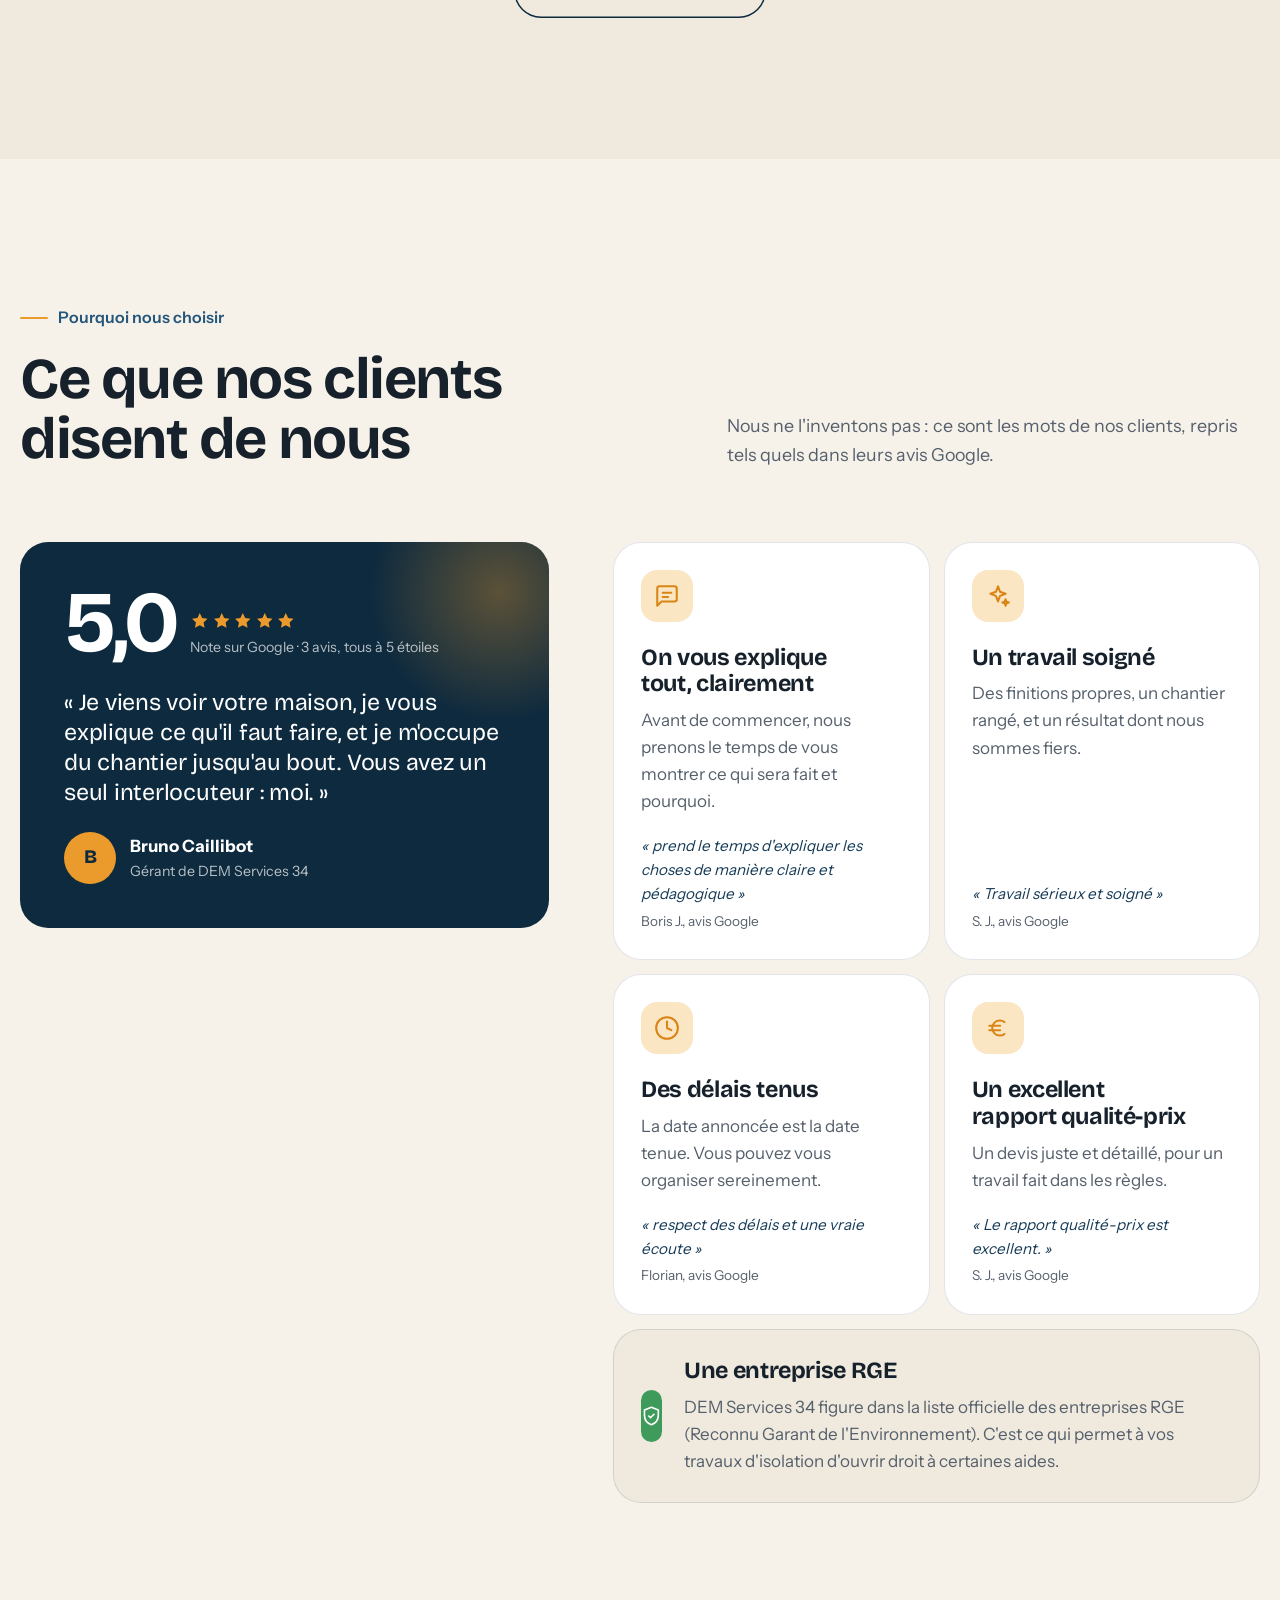
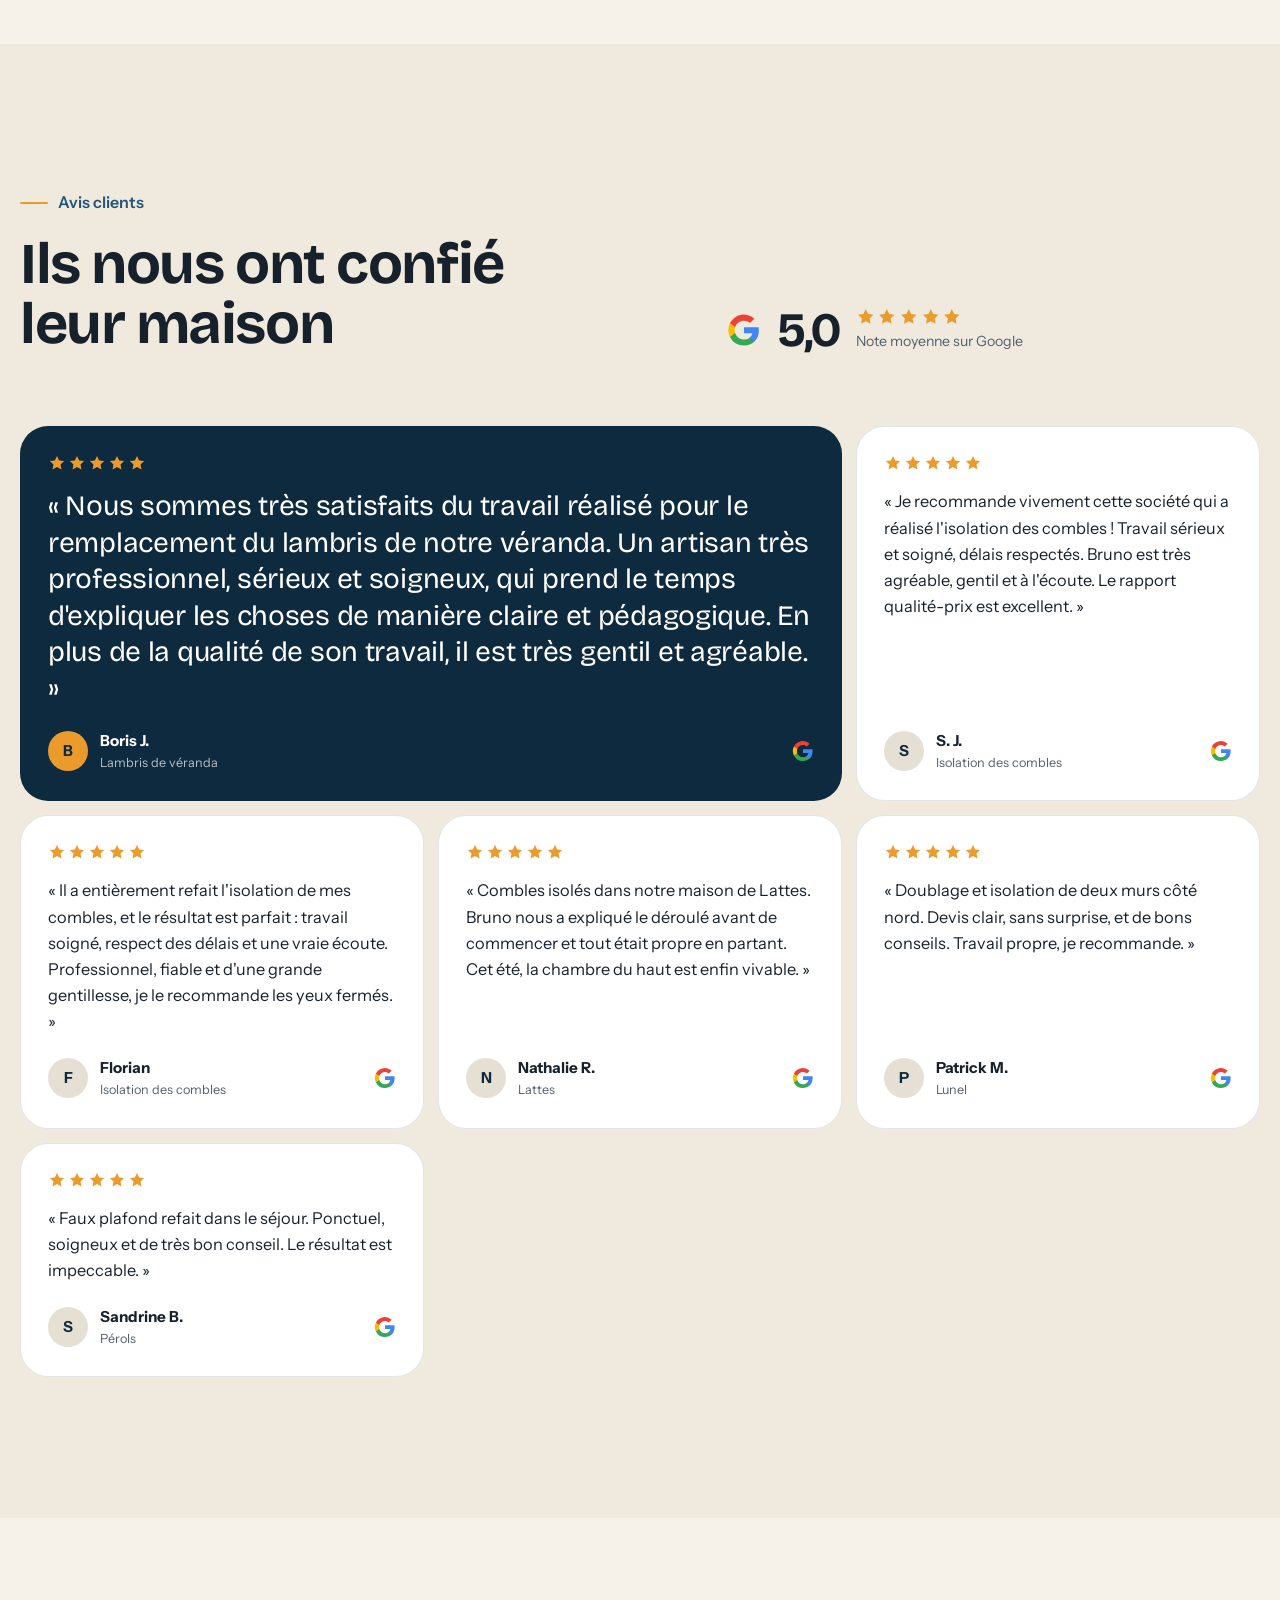
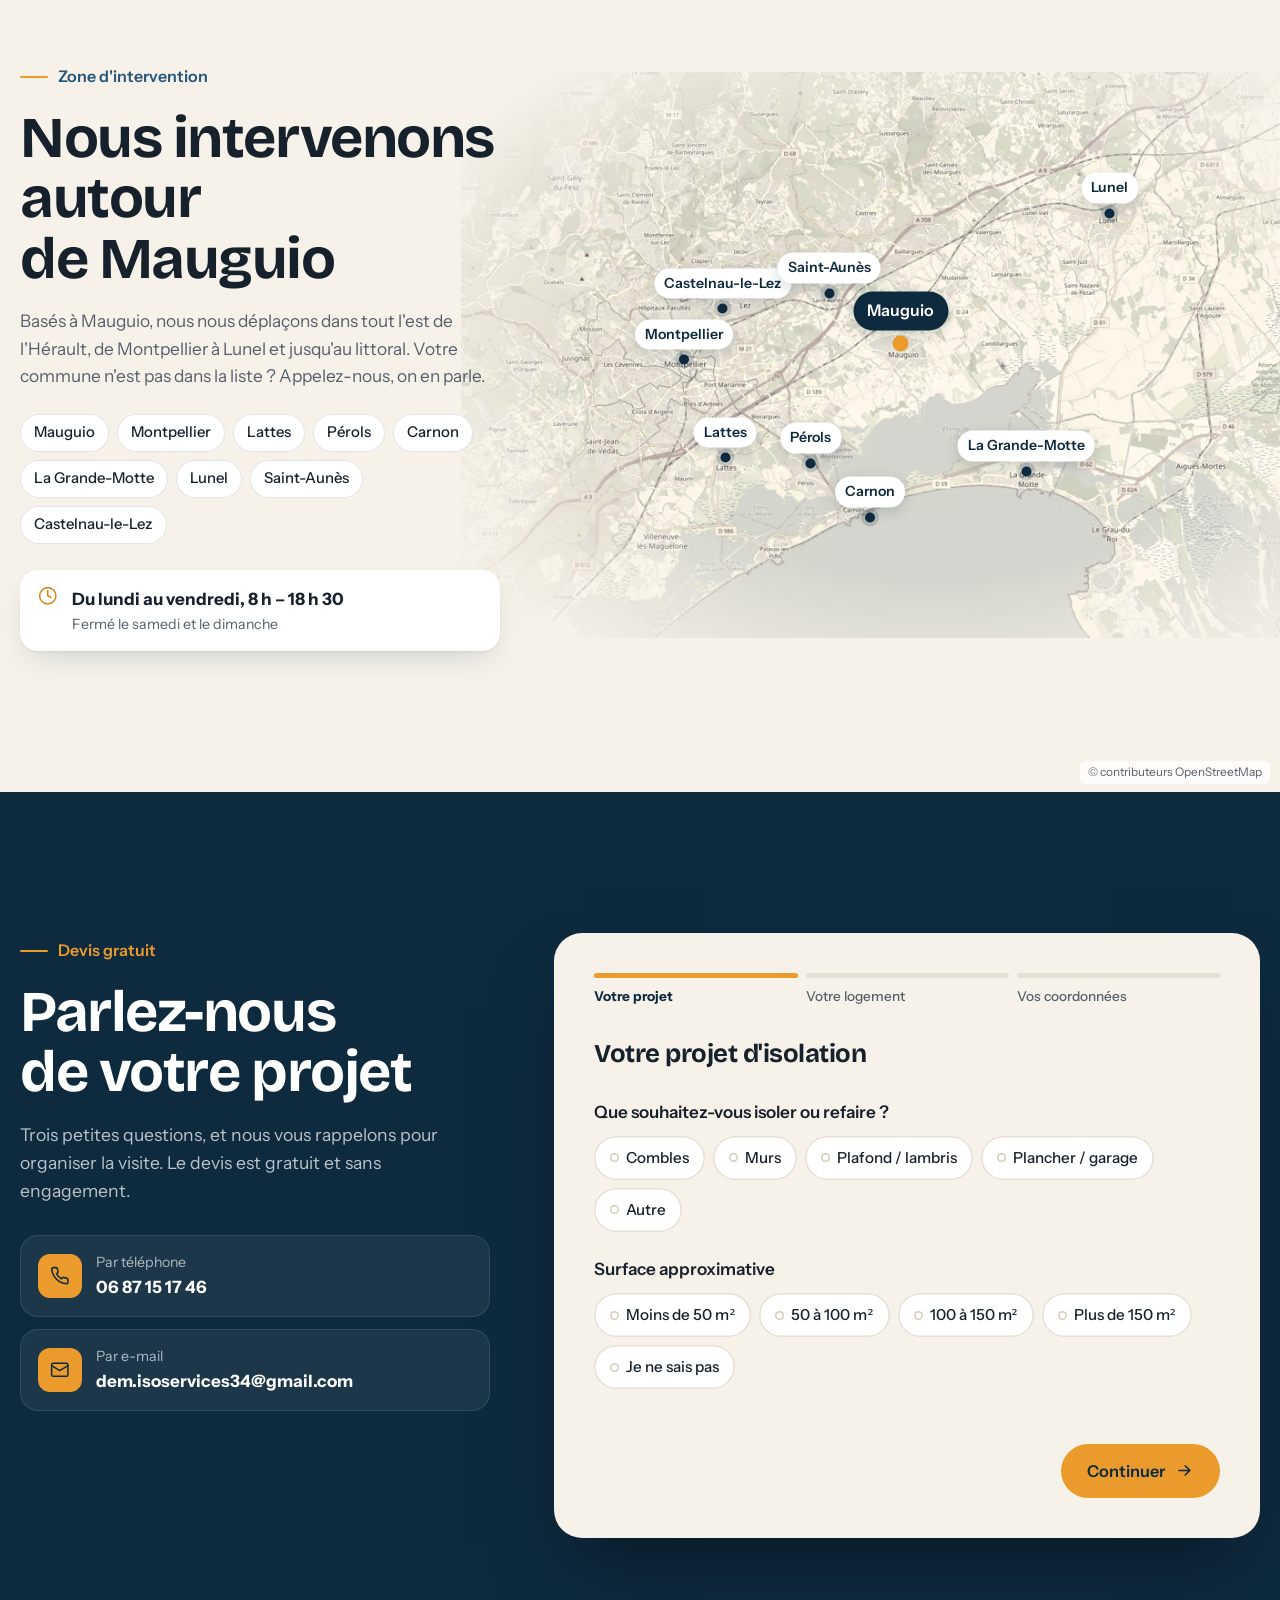
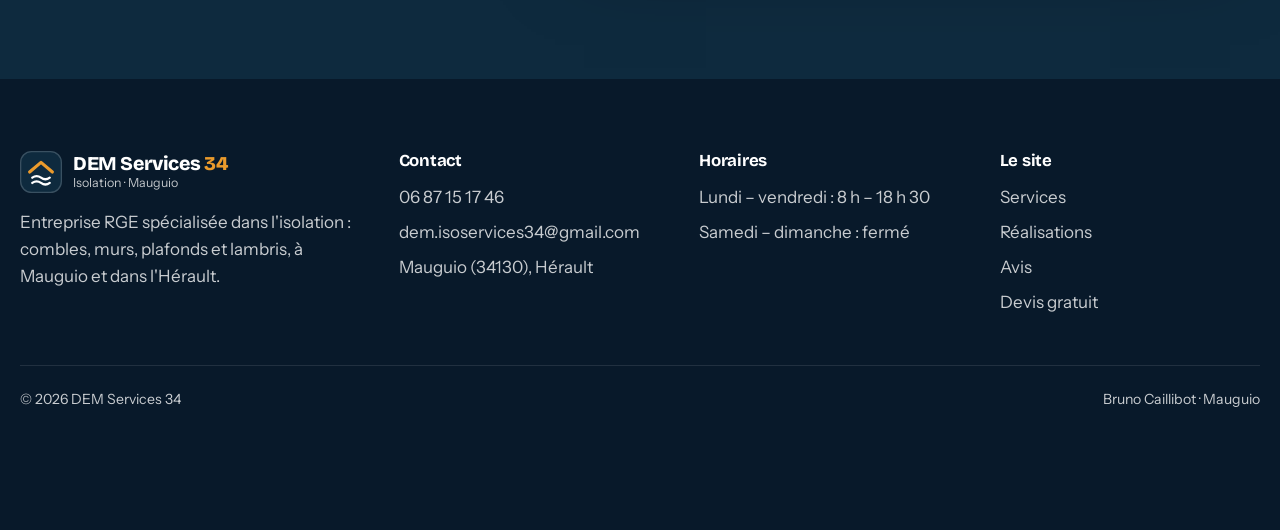
==== commit 6fb86ba2: "Mise à jour du cache" ====
--- a/index.html
+++ b/index.html
@@ -20,7 +20,7 @@
 <link rel="preload" href="fonts/bricolage.woff2" as="font" type="font/woff2" crossorigin>
 <link rel="preload" href="fonts/instrument.woff2" as="font" type="font/woff2" crossorigin>
 <link rel="preload" as="image" href="img/hero-1280.webp" imagesrcset="img/hero-800.webp 800w, img/hero-1280.webp 1280w, img/hero-2400.webp 2400w" imagesizes="100vw" fetchpriority="high">
-<link rel="stylesheet" href="styles.css">
+<link rel="stylesheet" href="styles.css?v=3">
 <script type="application/ld+json">
 {
   "@context": "https://schema.org",
@@ -555,6 +555,6 @@
   <a class="mbar__devis" href="#devis">Devis gratuit</a>
 </nav>
 
-<script src="main.js" defer></script>
+<script src="main.js?v=3" defer></script>
 </body>
 </html>
